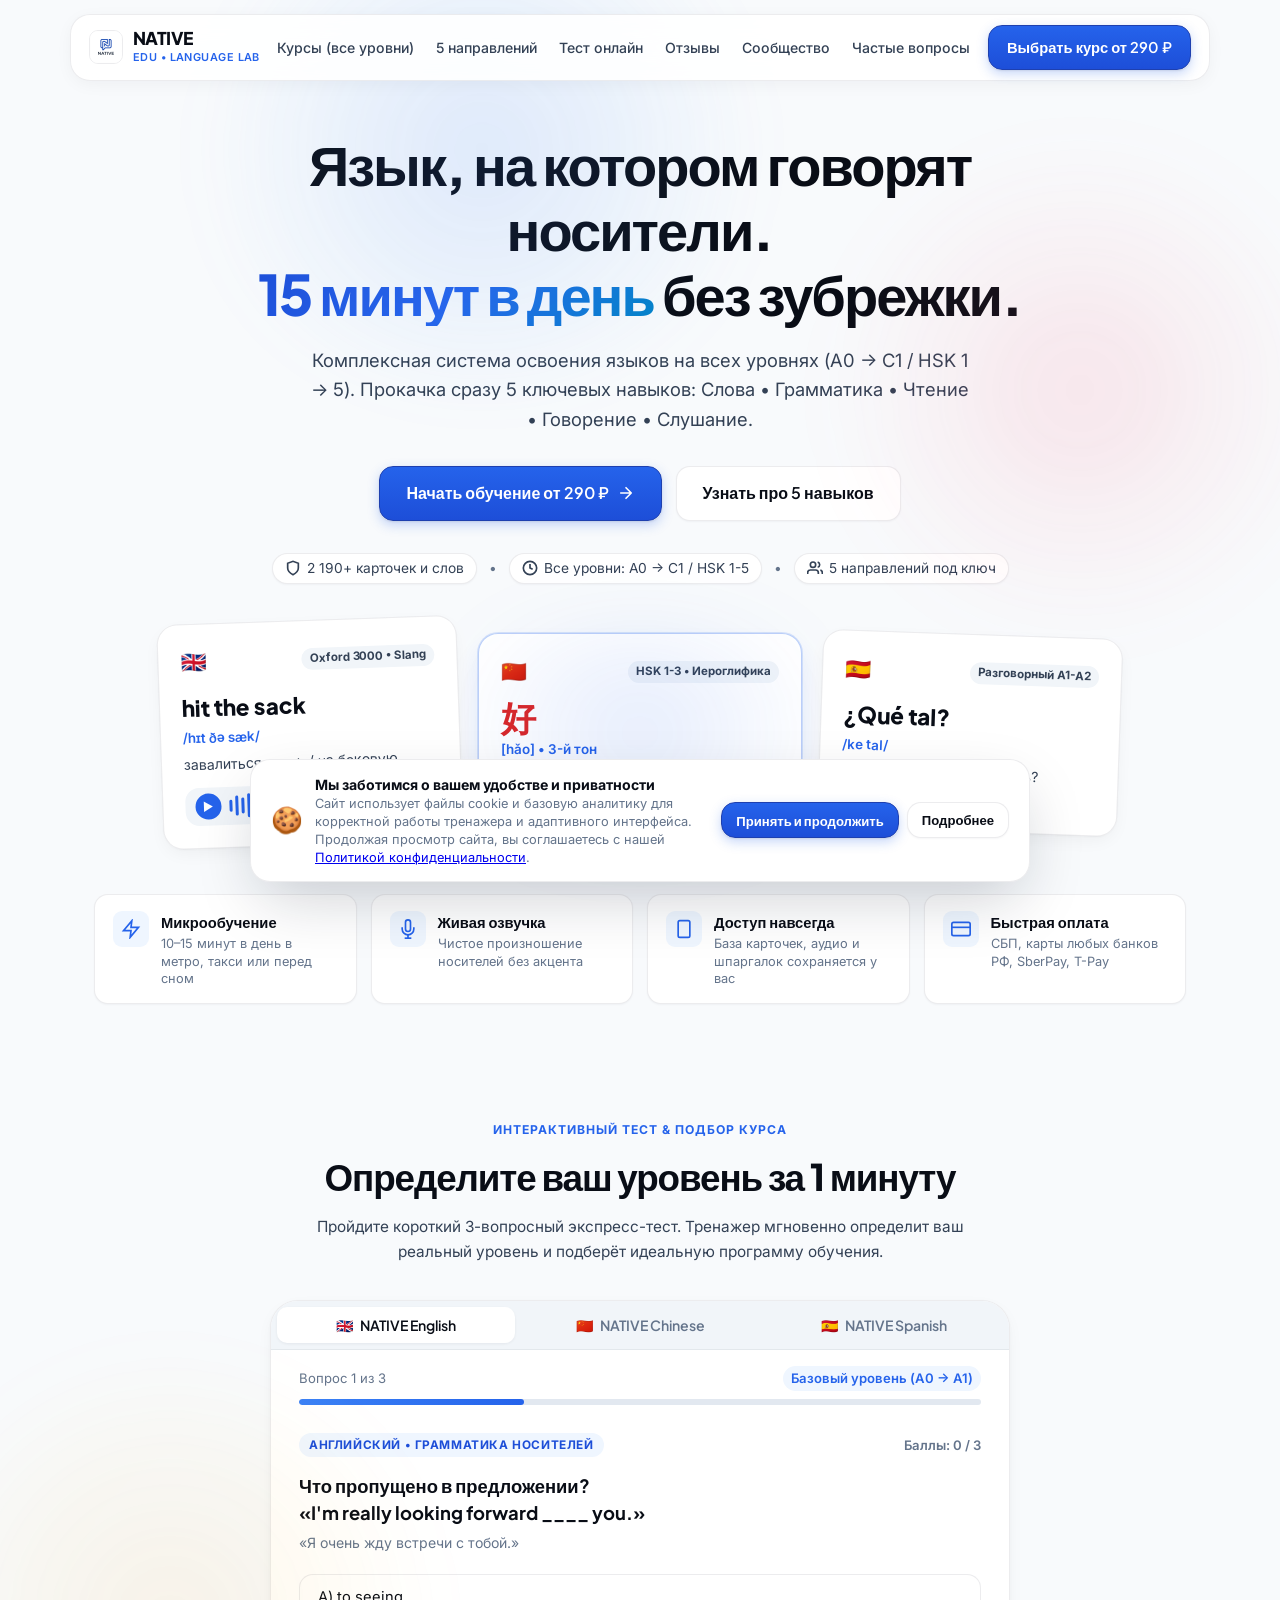
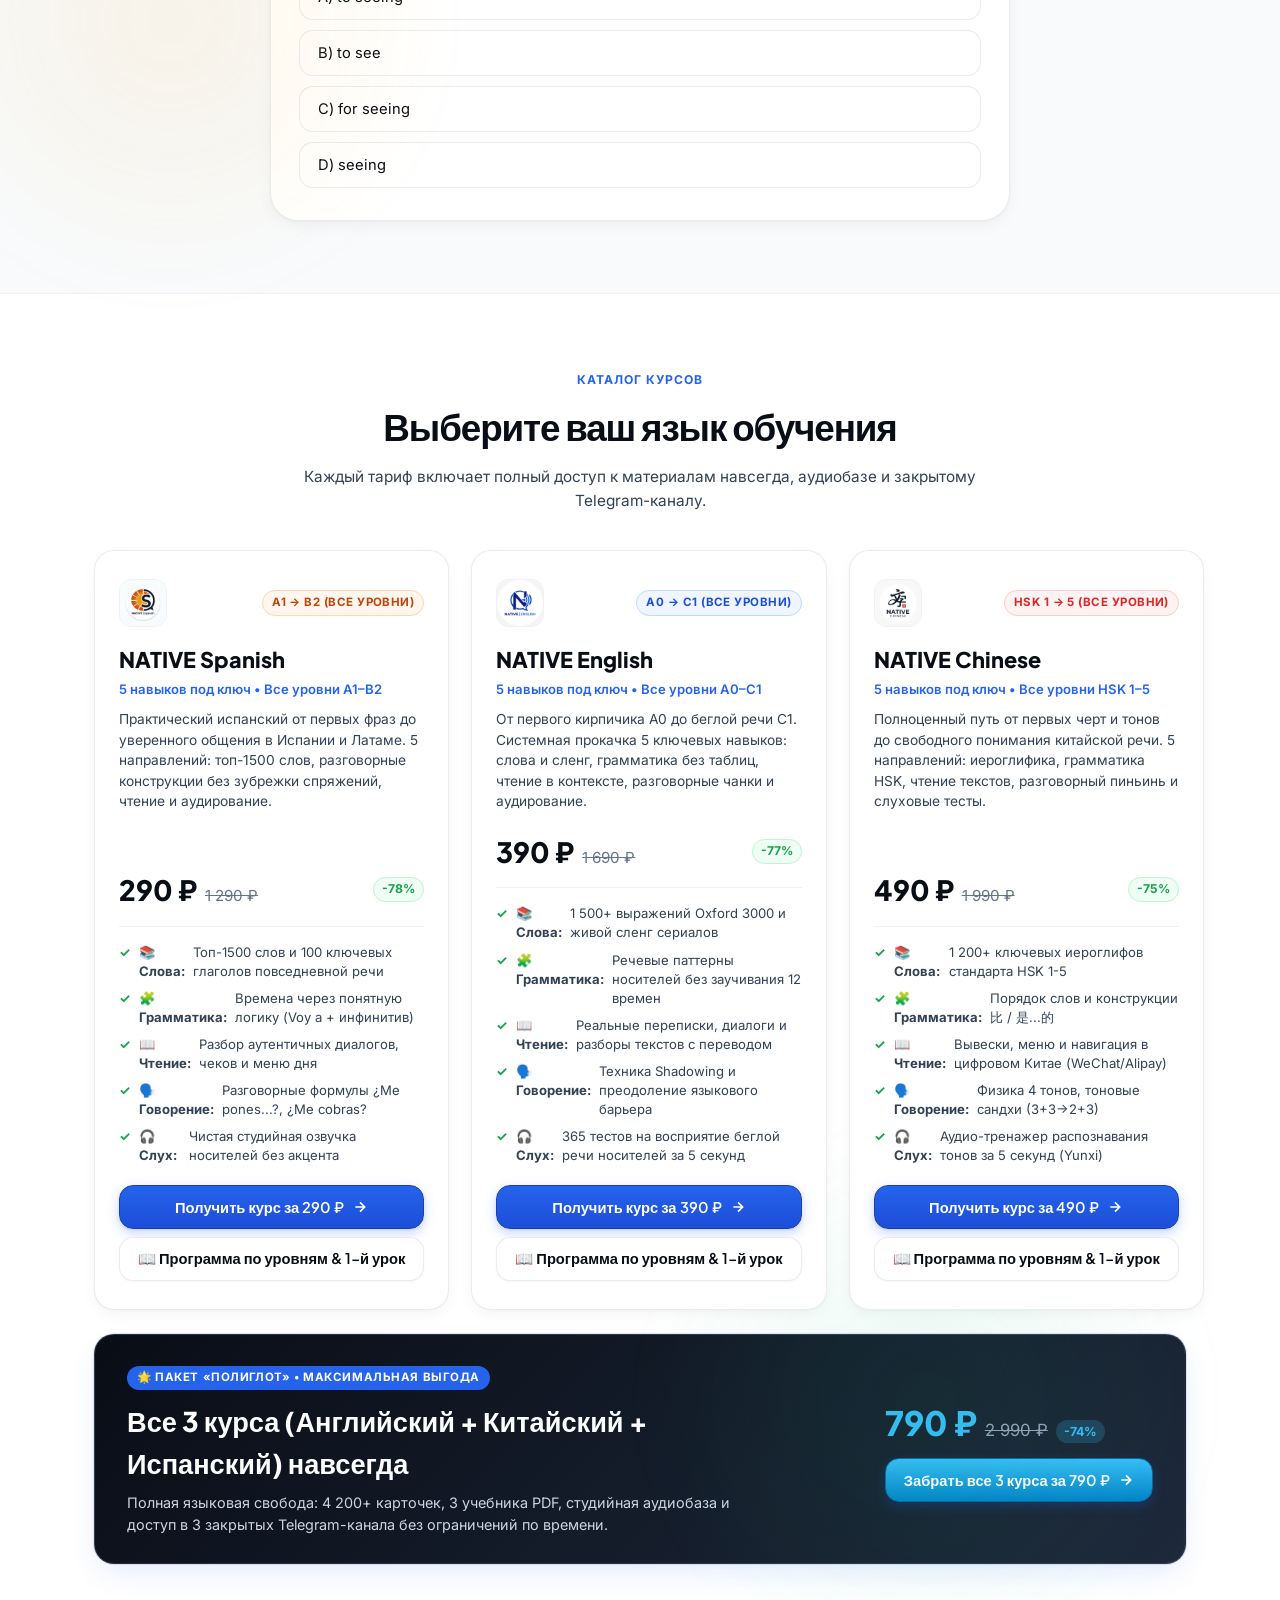
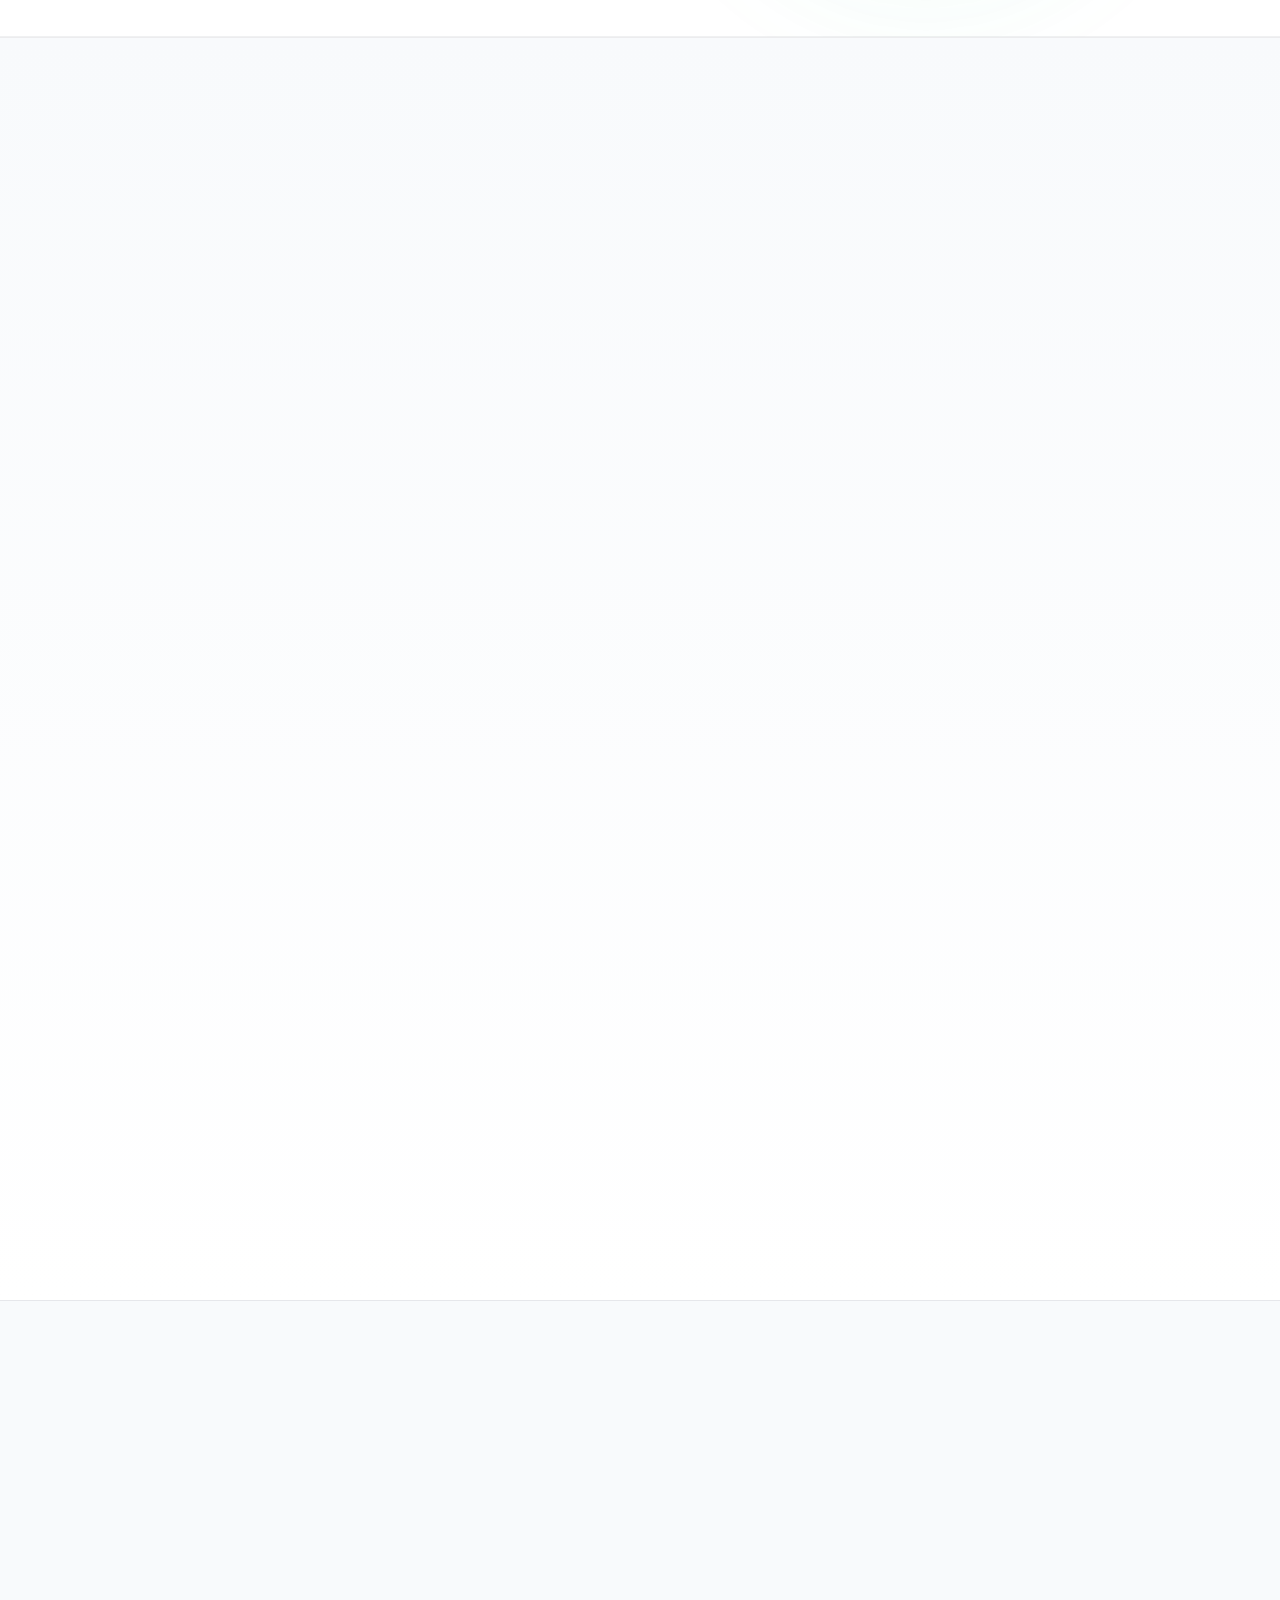
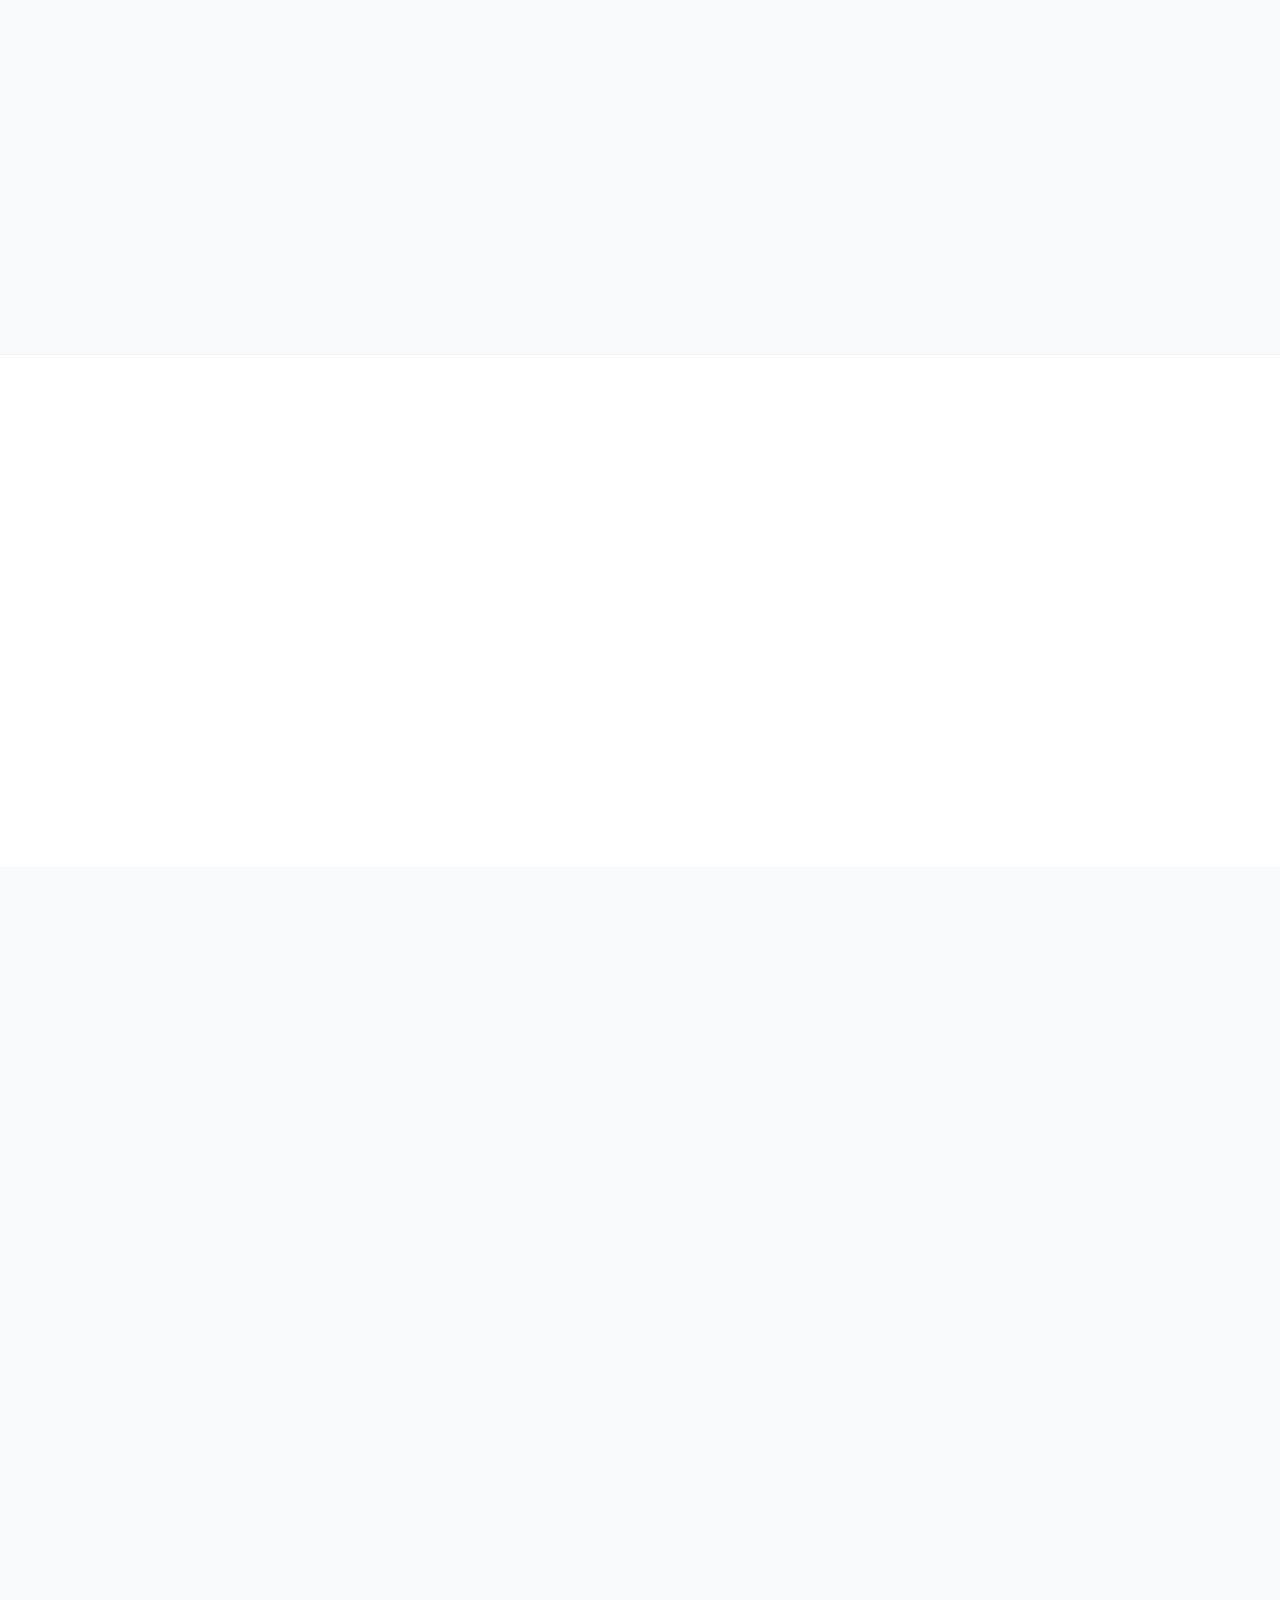
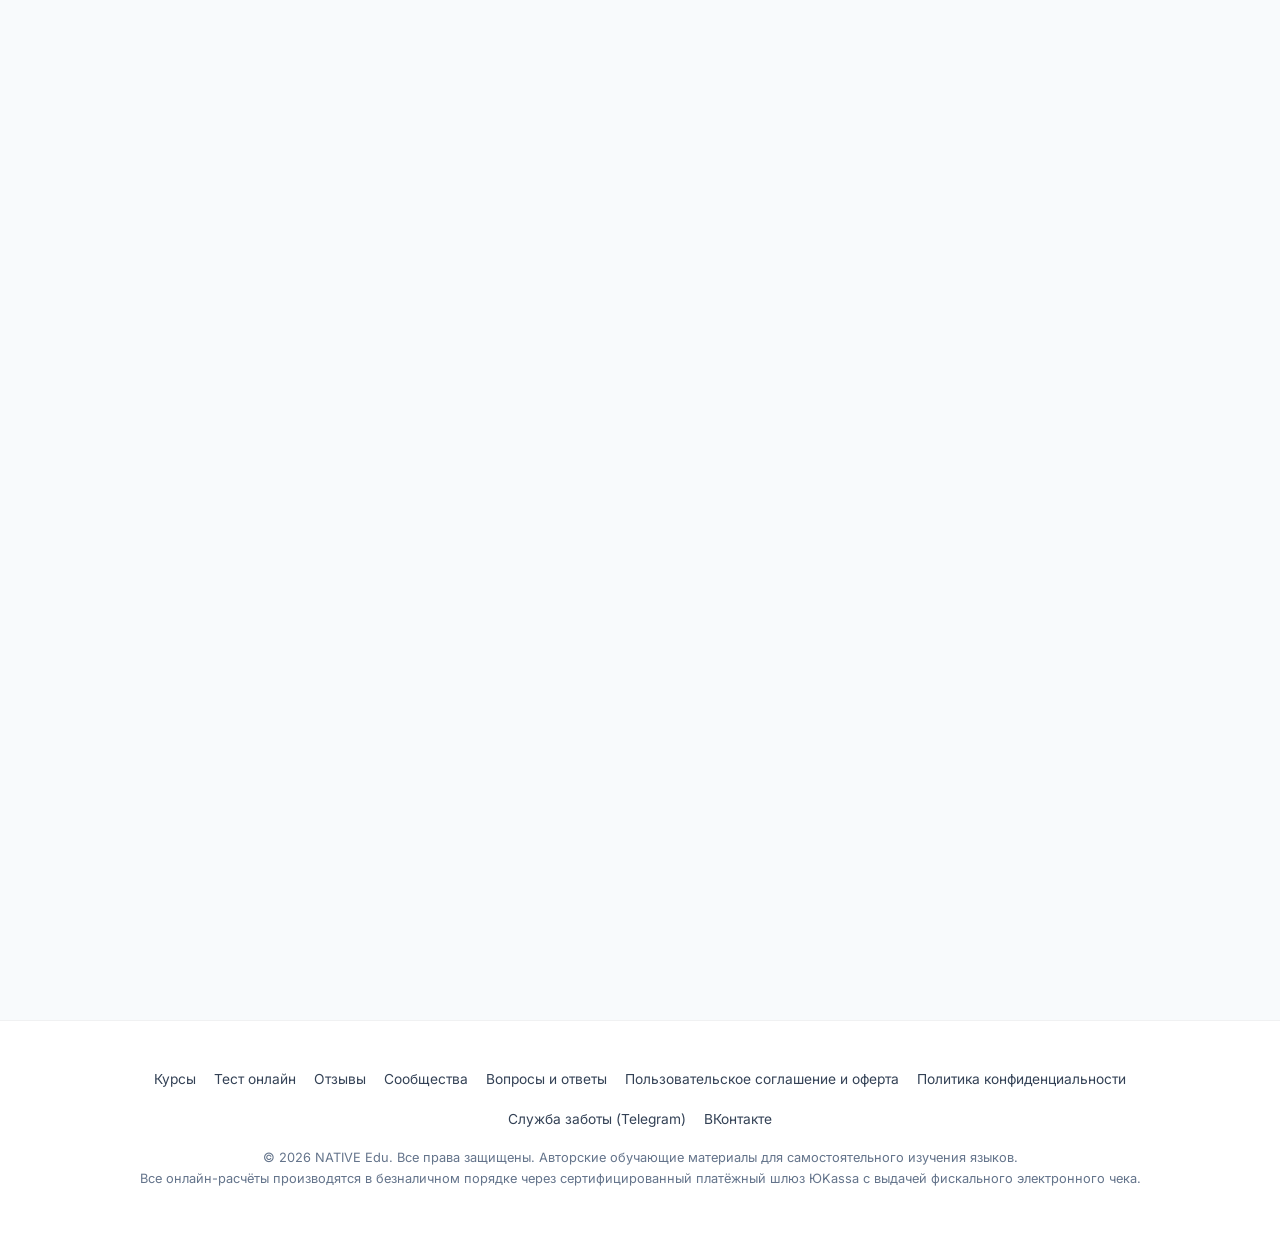
==== index.html @ 95a210e7 "feat: apply GoogleChrome/modern-web-guidance (native dialog, details-content accordion, LCP priority" ====
<!DOCTYPE html>
<html lang="ru">
<head>
  <meta charset="UTF-8">
  <meta name="viewport" content="width=device-width, initial-scale=1.0">
  <meta http-equiv="X-Content-Type-Options" content="nosniff">
  <meta name="referrer" content="strict-origin-when-cross-origin">
  <title>NATIVE Edu — База разговорных курсов и карточек</title>
  <meta name="description" content="Разговорный английский, китайский HSK 1-3 и испанский с нуля за 15 минут в день. База из 2 190+ проверенных карточек, тесты на слух и аудио от носителей языка.">
  <meta name="keywords" content="английский язык, китайский язык HSK, испанский для начинающих, карточки слов, аудио тесты, сленг носителей">
  
  <!-- Open Graph & Social Meta (SEO Pro Max) -->
  <meta property="og:type" content="website">
  <meta property="og:title" content="NATIVE Edu — Языковые курсы и база карточек от носителей">
  <meta property="og:description" content="Разговорный английский, китайский HSK 1-3 и испанский за 15 минут в день. 2 190+ карточек, аудио от носителей. Бессрочный доступ от 290 ₽ навсегда.">
  <meta property="og:image" content="assets/branding/logo_master.jpg">
  <meta property="og:locale" content="ru_RU">
  
  <!-- Twitter Card -->
  <meta name="twitter:card" content="summary_large_image">
  <meta name="twitter:title" content="NATIVE Edu — Языковые базы и аудио-тренажер">
  <meta name="twitter:description" content="Изучение английского, китайского и испанского без зубрежки за 15 минут в день. От 290 ₽ навсегда.">
  <meta name="twitter:image" content="assets/branding/logo_master.jpg">
  
  <link rel="canonical" href="https://mysterio3-8.github.io/LangNative/">
  <link rel="icon" type="image/jpeg" href="assets/branding/logo_master.jpg">

  <!-- Unified Ultra-Fast Stylesheet (Zero FOUC & Single Network Request) -->
  <link rel="stylesheet" href="style.css">

  <!-- Schema.org Educational JSON-LD (Search Engine Rich Snippets) -->
  <script type="application/ld+json">
  {
    "@context": "https://schema.org",
    "@graph": [
      {
        "@type": "EducationalOrganization",
        "name": "NATIVE Edu",
        "url": "https://mysterio3-8.github.io/LangNative/",
        "logo": "assets/branding/logo_master.jpg",
        "sameAs": [
          "https://vk.com/club239331012",
          "https://vk.com/club242408187",
          "https://vk.com/club243301314",
          "https://t.me/mollydamnbro"
        ]
      },
      {
        "@type": "Course",
        "name": "NATIVE English — Все уровни (A0 → C1) по 5 направлениям",
        "description": "Полная система освоения: слова и сленг, грамматика без таблиц, чтение в контексте, разговорные чанки и аудирование на всех уровнях.",
        "provider": { "@type": "Organization", "name": "NATIVE Edu" },
        "offers": {
          "@type": "Offer",
          "price": "390",
          "priceCurrency": "RUB",
          "availability": "https://schema.org/InStock",
          "validFrom": "2026-11-15"
        }
      },
      {
        "@type": "Course",
        "name": "NATIVE Chinese — Все уровни (HSK 1 → 5) по 5 направлениям",
        "description": "Комплексное освоение китайского: 1200+ иероглифов, грамматика HSK, чтение текстов, тоны и слуховой тренажер.",
        "provider": { "@type": "Organization", "name": "NATIVE Edu" },
        "offers": {
          "@type": "Offer",
          "price": "490",
          "priceCurrency": "RUB",
          "availability": "https://schema.org/InStock",
          "validFrom": "2026-11-15"
        }
      },
      {
        "@type": "Course",
        "name": "NATIVE Spanish — Все уровни (A1 → B2) по 5 направлениям",
        "description": "Практический испанский под ключ: топ-1500 слов, разговорная грамматика без таблиц, чтение, речь и студийное аудирование.",
        "provider": { "@type": "Organization", "name": "NATIVE Edu" },
        "offers": {
          "@type": "Offer",
          "price": "290",
          "priceCurrency": "RUB",
          "availability": "https://schema.org/InStock",
          "validFrom": "2026-11-15"
        }
      },
      {
        "@type": "Course",
        "name": "NATIVE Polyglot — Комплект 3 в 1 (Английский + Китайский + Испанский)",
        "description": "Максимальный доступ ко всем 3 курсам, 4200+ слов и аудиобазе носителей навсегда.",
        "provider": { "@type": "Organization", "name": "NATIVE Edu" },
        "offers": {
          "@type": "Offer",
          "price": "790",
          "priceCurrency": "RUB",
          "availability": "https://schema.org/InStock",
          "validFrom": "2026-11-15"
        }
      },
      {
        "@type": "FAQPage",
        "mainEntity": [
          {
            "@type": "Question",
            "name": "В каком формате я получу курс и что входит в комплект?",
            "acceptedAnswer": {
              "@type": "Answer",
              "text": "Вы получаете полноценный электронный PDF-учебник для смартфона и печати на A4, студийные MP3-аудиозаписи носителей языка, карточки для запоминания и практические упражнения с ключами для самопроверки."
            }
          },
          {
            "@type": "Question",
            "name": "Как происходит получение курса сразу после оплаты?",
            "acceptedAnswer": {
              "@type": "Answer",
              "text": "Мгновенно. Ссылка на скачивание файлов и закрытый Telegram-канал открывается в браузере сразу после подтверждения онлайн-оплаты через платёжный шлюз ЮKassa, а также дублируется на указанный Email вместе с чеком по 54-ФЗ."
            }
          },
          {
            "@type": "Question",
            "name": "Есть ли скрытые подписки или повторные списания?",
            "acceptedAnswer": {
              "@type": "Answer",
              "text": "Категорически нет. Никаких подписок или автосписаний. Оплата разовая (от 290 ₽), доступ к материалам и обновлениям остаётся навсегда."
            }
          },
          {
            "@type": "Question",
            "name": "Подойдёт ли курс для начинающих с полного нуля?",
            "acceptedAnswer": {
              "@type": "Answer",
              "text": "Да, все материалы начинаются с базовых элементов: понятная русская транскрипция, правила чтения, базовые слова и аудио-примеры от простых к сложным."
            }
          },
          {
            "@type": "Question",
            "name": "Как оплатить курс?",
            "acceptedAnswer": {
              "@type": "Answer",
              "text": "Оплата проходит исключительно через сертифицированный платёжный шлюз ЮKassa (Shop ID: 1314296): СБП в 1 клик через любой банк РФ (0% комиссии), карты МИР, Visa, Mastercard, а также SberPay и T-Pay. Электронный чек 54-ФЗ формируется автоматически."
            }
          }
        ]
      }
    ]
  }
  </script>
</head>
<body>

  <!-- Ambient Animated Background Canvas -->
  <div class="site-ambient-bg" aria-hidden="true">
    <div class="ambient-orb orb-hero-blue"></div>
    <div class="ambient-orb orb-hero-coral"></div>
    <div class="ambient-orb orb-mid-amber"></div>
    <div class="ambient-orb orb-lower-emerald"></div>
    <div class="ambient-grid-lattice"></div>
  </div>

  <!-- Floating Header -->
  <div class="header-wrapper">
    <header class="header">
      <div class="header-inner">
        <a href="#" class="logo">
          <img src="assets/branding/logo_master.jpg" alt="NATIVE Logo" class="logo-symbol" width="34" height="34" fetchpriority="high">
          <div class="logo-text-group">
            <span class="logo-title">NATIVE</span>
            <span class="logo-subtitle">Edu • Language Lab</span>
          </div>
        </a>

        <nav class="nav-links">
          <a href="#courses" class="nav-link">Курсы (все уровни)</a>
          <a href="#skills" class="nav-link">5 направлений</a>
          <a href="#demo" class="nav-link">Тест онлайн</a>
          <a href="#reviews" class="nav-link">Отзывы</a>
          <a href="#community" class="nav-link">Сообщество</a>
          <a href="#faq" class="nav-link">Частые вопросы</a>
        </nav>

        <div class="header-cta">
          <a href="#courses" class="btn btn-primary">Выбрать курс от 290 ₽</a>
        </div>
      </div>
    </header>
  </div>

  <!-- Hero Section -->
  <section class="hero">
    <div class="container">
      <h1 class="hero-title">
        Язык, на котором говорят носители. <br>
        <span class="hero-title-gradient">15 минут в день</span> без зубрежки.
      </h1>

      <p class="hero-subtitle">
        Комплексная система освоения языков на всех уровнях (A0 → C1 / HSK 1 → 5). Прокачка сразу 5 ключевых навыков: Слова • Грамматика • Чтение • Говорение • Слушание.
      </p>

      <div class="hero-actions">
        <a href="#courses" class="btn btn-primary btn-lg">
          <span>Начать обучение от 290 ₽</span>
          <svg width="18" height="18" viewBox="0 0 24 24" fill="none" stroke="currentColor" stroke-width="2.2" stroke-linecap="round" stroke-linejoin="round"><path d="M5 12h14M12 5l7 7-7 7"/></svg>
        </a>
        <a href="#skills" class="btn btn-secondary btn-lg">
          <span>Узнать про 5 навыков</span>
        </a>
      </div>

      <!-- Real Verified Metrics & Facts (Zero Fake Data) -->
      <div class="verified-metrics">
        <div class="metric-badge">
          <svg width="16" height="16" viewBox="0 0 24 24" fill="none" stroke="currentColor" stroke-width="2.5"><path d="M12 22s8-4 8-10V5l-8-3-8 3v7c0 6 8 10 8 10z"/></svg>
          <span>2 190+ карточек и слов</span>
        </div>
        <span class="metric-sep">•</span>
        <div class="metric-badge">
          <svg width="16" height="16" viewBox="0 0 24 24" fill="none" stroke="currentColor" stroke-width="2.5"><circle cx="12" cy="12" r="10"/><polyline points="12 6 12 12 16 14"/></svg>
          <span>Все уровни: A0 → C1 / HSK 1-5</span>
        </div>
        <span class="metric-sep">•</span>
        <div class="metric-badge">
          <svg width="16" height="16" viewBox="0 0 24 24" fill="none" stroke="currentColor" stroke-width="2.5"><path d="M17 21v-2a4 4 0 0 0-4-4H5a4 4 0 0 0-4 4v2"/><circle cx="9" cy="7" r="4"/><path d="M23 21v-2a4 4 0 0 0-3-3.87"/><path d="M16 3.13a4 4 0 0 1 0 7.75"/></svg>
          <span>5 направлений под ключ</span>
        </div>
      </div>

      <!-- Interactive Hero Visual Showcase (Real Lesson Card Previews) -->
      <div class="hero-showcase">
        <div class="showcase-glow"></div>
        
        <!-- English Card Preview -->
        <div class="showcase-card card-en">
          <div class="showcase-card-header">
            <span class="showcase-flag">🇬🇧</span>
            <span class="showcase-pill">Oxford 3000 • Slang</span>
          </div>
          <div class="showcase-word">hit the sack</div>
          <div class="showcase-transcription">/hɪt ðə sæk/</div>
          <div class="showcase-meaning">завалиться спать / на боковую</div>
          <div class="showcase-audio-bar">
            <div class="audio-play-btn">▶</div>
            <div class="audio-wave">
              <span style="height: 12px;"></span>
              <span style="height: 20px;"></span>
              <span style="height: 16px;"></span>
              <span style="height: 24px;"></span>
              <span style="height: 14px;"></span>
              <span style="height: 18px;"></span>
            </div>
            <span class="audio-time">0:05</span>
          </div>
        </div>

        <!-- Chinese Card Preview (Featured Center) -->
        <div class="showcase-card card-cn active-card">
          <div class="showcase-card-header">
            <span class="showcase-flag">🇨🇳</span>
            <span class="showcase-pill">HSK 1-3 • Иероглифика</span>
          </div>
          <div class="showcase-hanzi">好</div>
          <div class="showcase-pinyin">[hǎo] • 3-й тон</div>
          <div class="showcase-meaning">хорошо / отличный / добрый</div>
          <div class="showcase-meta-row">
            <span>6 черт</span>
            <span>•</span>
            <span>Ключ: 女 (женщина)</span>
          </div>
        </div>

        <!-- Spanish Card Preview -->
        <div class="showcase-card card-es">
          <div class="showcase-card-header">
            <span class="showcase-flag">🇪🇸</span>
            <span class="showcase-pill">Разговорный A1-A2</span>
          </div>
          <div class="showcase-word">¿Qué tal?</div>
          <div class="showcase-transcription">/ke tal/</div>
          <div class="showcase-meaning">Как дела? / Как поживаешь?</div>
          <div class="showcase-example">«¡Hola! ¿Qué tal todo?»</div>
        </div>
      </div>

      <!-- Highlights Strip -->
      <div class="hero-highlights">
        <div class="highlight-item">
          <div class="highlight-icon">
            <svg width="20" height="20" viewBox="0 0 24 24" fill="none" stroke="currentColor" stroke-width="2"><path d="M13 2L3 14h9l-1 8 10-12h-9l1-8z"/></svg>
          </div>
          <div>
            <div class="highlight-title">Микрообучение</div>
            <div class="highlight-desc">10–15 минут в день в метро, такси или перед сном</div>
          </div>
        </div>

        <div class="highlight-item">
          <div class="highlight-icon">
            <svg width="20" height="20" viewBox="0 0 24 24" fill="none" stroke="currentColor" stroke-width="2"><path d="M12 1a3 3 0 0 0-3 3v8a3 3 0 0 0 6 0V4a3 3 0 0 0-3-3z"/><path d="M19 10v2a7 7 0 0 1-14 0v-2"/><line x1="12" y1="19" x2="12" y2="23"/><line x1="8" y1="23" x2="16" y2="23"/></svg>
          </div>
          <div>
            <div class="highlight-title">Живая озвучка</div>
            <div class="highlight-desc">Чистое произношение носителей без акцента</div>
          </div>
        </div>

        <div class="highlight-item">
          <div class="highlight-icon">
            <svg width="20" height="20" viewBox="0 0 24 24" fill="none" stroke="currentColor" stroke-width="2"><rect x="5" y="2" width="14" height="20" rx="2" ry="2"/><line x1="12" y1="18" x2="12.01" y2="18"/></svg>
          </div>
          <div>
            <div class="highlight-title">Доступ навсегда</div>
            <div class="highlight-desc">База карточек, аудио и шпаргалок сохраняется у вас</div>
          </div>
        </div>

        <div class="highlight-item">
          <div class="highlight-icon">
            <svg width="20" height="20" viewBox="0 0 24 24" fill="none" stroke="currentColor" stroke-width="2"><rect x="1" y="4" width="22" height="16" rx="2" ry="2"/><line x1="1" y1="10" x2="23" y2="10"/></svg>
          </div>
          <div>
            <div class="highlight-title">Быстрая оплата</div>
            <div class="highlight-desc">СБП, карты любых банков РФ, SberPay, T-Pay</div>
          </div>
        </div>
      </div>
    </div>
  </section>

  <!-- Interactive Demo Console -->
  <section id="demo" class="demo-section">
    <div class="container">
      <div class="section-head">
        <span class="section-tag">Интерактивный тест & Подбор курса</span>
        <h2 class="section-title">Определите ваш уровень за 1 минуту</h2>
        <p class="section-desc">Пройдите короткий 3-вопросный экспресс-тест. Тренажер мгновенно определит ваш реальный уровень и подберёт идеальную программу обучения.</p>
      </div>

      <div class="demo-console theme-en">
        <div class="demo-tabs-bar">
          <button class="demo-tab active" data-lang="en">
            <span>🇬🇧</span> NATIVE English
          </button>
          <button class="demo-tab" data-lang="cn">
            <span>🇨🇳</span> NATIVE Chinese
          </button>
          <button class="demo-tab" data-lang="es">
            <span>🇪🇸</span> NATIVE Spanish
          </button>
        </div>

        <!-- Progress Bar & Stepper -->
        <div class="demo-progress-bar-wrap">
          <div class="demo-progress-info">
            <span id="demo-step-label">Вопрос 1 из 3</span>
            <span id="demo-difficulty-label" class="demo-difficulty-badge">Базовый уровень (A1)</span>
          </div>
          <div class="demo-progress-track">
            <div id="demo-progress-fill" class="demo-progress-fill" style="width: 33%;"></div>
          </div>
        </div>

        <div class="demo-body">
          <div id="demo-quiz-view">
            <div class="demo-meta">
              <span id="demo-tag" class="demo-pill">Разговорная грамматика</span>
              <div id="demo-score-chip" class="demo-score-chip">Баллы: 0 / 3</div>
            </div>

            <div class="demo-question-card">
              <div id="demo-question" class="demo-question-text">Загрузка вопроса...</div>
              <div id="demo-subtext" class="demo-question-sub">Выберите правильный вариант:</div>
            </div>

            <div id="demo-options" class="demo-options"></div>
            <div id="demo-feedback" class="demo-explanation"></div>

            <div id="demo-next-box" style="display: none; margin-top: 20px; text-align: right;">
              <button id="btn-next-demo-quiz" class="btn btn-primary" style="padding: 10px 22px; font-size: 0.92rem;">
                <span id="btn-next-text">Следующий вопрос</span>
                <svg width="16" height="16" viewBox="0 0 24 24" fill="none" stroke="currentColor" stroke-width="2.5"><path d="M5 12h14M12 5l7 7-7 7"/></svg>
              </button>
            </div>
          </div>

          <!-- Result & Course Recommendation Card -->
          <div id="demo-result-card" class="demo-result-card" style="display: none;">
            <div class="result-header">
              <div class="result-trophy-badge" id="result-badge-icon">🎯</div>
              <div>
                <span class="result-supertitle">Диагностика завершена</span>
                <h3 class="result-level-title" id="result-level-title">Ваш уровень: A1 (Базовый)</h3>
                <div class="result-score-text" id="result-score-text">Правильных ответов: 2 из 3</div>
              </div>
            </div>

            <div class="result-diagnosis-box">
              <h4>💡 Индивидуальный диагноз:</h4>
              <p id="result-diagnosis-text">
                У вас есть хорошее чутье базовых слов, но не хватает живых разговорных связок и речевых чанков.
              </p>
            </div>

            <div class="result-course-offer">
              <div class="result-course-details">
                <span class="offer-tag">Рекомендованный курс под ваш уровень</span>
                <h4 id="result-course-name">NATIVE English</h4>
                <p id="result-course-focus">Фокус: 1 000 ключевых слов Oxford 3000 + связки и американский сленг навсегда.</p>
              </div>
              <div class="result-course-action">
                <div class="result-course-price" id="result-course-price">290 ₽</div>
                <button id="btn-result-buy" class="btn btn-primary btn-block">
                  <span id="btn-result-buy-text">Оформить курс за 290 ₽</span>
                  <svg width="16" height="16" viewBox="0 0 24 24" fill="none" stroke="currentColor" stroke-width="2.5"><path d="M5 12h14M12 5l7 7-7 7"/></svg>
                </button>
              </div>
            </div>

            <div class="result-retry-box">
              <button id="btn-retry-quiz" class="btn btn-secondary btn-sm">↺ Пройти тест заново</button>
            </div>
          </div>
        </div>
      </div>
    </div>
  </section>

  <!-- Courses Grid -->
  <section id="courses" class="courses-section">
    <div class="container">
      <div class="section-head">
        <span class="section-tag">Каталог курсов</span>
        <h2 class="section-title">Выберите ваш язык обучения</h2>
        <p class="section-desc">Каждый тариф включает полный доступ к материалам навсегда, аудиобазе и закрытому Telegram-каналу.</p>
      </div>

      <div class="courses-grid">
        <!-- Spanish Card (Starter / Fast Conversational) -->
        <div class="course-card theme-es">
          <div class="course-top">
            <img src="assets/branding/avatar_spanish.jpg" alt="NATIVE Spanish" class="course-avatar" width="48" height="48" loading="lazy" decoding="async">
            <span class="course-badge badge-es">A1 → B2 (Все уровни)</span>
          </div>
          
          <h3 class="course-title">NATIVE Spanish</h3>
          <div class="course-level">5 навыков под ключ • Все уровни A1–B2</div>
          <p class="course-desc">Практический испанский от первых фраз до уверенного общения в Испании и Латаме. 5 направлений: топ-1500 слов, разговорные конструкции без зубрежки спряжений, чтение и аудирование.</p>

          <div class="price-tag-wrapper">
            <div class="price-main">
              <span class="price-current">290 ₽</span>
              <span class="price-old">1 290 ₽</span>
            </div>
            <span class="price-pill-discount">-78%</span>
          </div>

          <ul class="course-checklist">
            <li class="check-item"><span class="check-icon">✓</span> <strong>📚 Слова:</strong> Топ-1500 слов и 100 ключевых глаголов повседневной речи</li>
            <li class="check-item"><span class="check-icon">✓</span> <strong>🧩 Грамматика:</strong> Времена через понятную логику (Voy a + инфинитив)</li>
            <li class="check-item"><span class="check-icon">✓</span> <strong>📖 Чтение:</strong> Разбор аутентичных диалогов, чеков и меню дня</li>
            <li class="check-item"><span class="check-icon">✓</span> <strong>🗣️ Говорение:</strong> Разговорные формулы ¿Me pones...?, ¿Me cobras?</li>
            <li class="check-item"><span class="check-icon">✓</span> <strong>🎧 Слух:</strong> Чистая студийная озвучка носителей без акцента</li>
          </ul>

          <button class="btn btn-primary btn-block" data-buy="spanish" data-title="NATIVE Spanish" data-price="290 ₽">
            <span>Получить курс за 290 ₽</span>
            <svg width="16" height="16" viewBox="0 0 24 24" fill="none" stroke="currentColor" stroke-width="2.5"><path d="M5 12h14M12 5l7 7-7 7"/></svg>
          </button>
          <button class="btn btn-secondary btn-block btn-syllabus" data-course="spanish" style="margin-top: 8px;">
            <span>📖 Программа по уровням & 1-й урок</span>
          </button>
        </div>

        <!-- English Card (Core Flagship) -->
        <div class="course-card theme-en">
          <div class="course-top">
            <img src="assets/branding/avatar_english.jpg" alt="NATIVE English" class="course-avatar" width="48" height="48" loading="lazy" decoding="async">
            <span class="course-badge badge-en">A0 → C1 (Все уровни)</span>
          </div>
          
          <h3 class="course-title">NATIVE English</h3>
          <div class="course-level">5 навыков под ключ • Все уровни A0–C1</div>
          <p class="course-desc">От первого кирпичика A0 до беглой речи C1. Системная прокачка 5 ключевых навыков: слова и сленг, грамматика без таблиц, чтение в контексте, разговорные чанки и аудирование.</p>

          <div class="price-tag-wrapper">
            <div class="price-main">
              <span class="price-current">390 ₽</span>
              <span class="price-old">1 690 ₽</span>
            </div>
            <span class="price-pill-discount">-77%</span>
          </div>

          <ul class="course-checklist">
            <li class="check-item"><span class="check-icon">✓</span> <strong>📚 Слова:</strong> 1 500+ выражений Oxford 3000 и живой сленг сериалов</li>
            <li class="check-item"><span class="check-icon">✓</span> <strong>🧩 Грамматика:</strong> Речевые паттерны носителей без заучивания 12 времен</li>
            <li class="check-item"><span class="check-icon">✓</span> <strong>📖 Чтение:</strong> Реальные переписки, диалоги и разборы текстов с переводом</li>
            <li class="check-item"><span class="check-icon">✓</span> <strong>🗣️ Говорение:</strong> Техника Shadowing и преодоление языкового барьера</li>
            <li class="check-item"><span class="check-icon">✓</span> <strong>🎧 Слух:</strong> 365 тестов на восприятие беглой речи носителей за 5 секунд</li>
          </ul>

          <button class="btn btn-primary btn-block" data-buy="english" data-title="NATIVE English" data-price="390 ₽">
            <span>Получить курс за 390 ₽</span>
            <svg width="16" height="16" viewBox="0 0 24 24" fill="none" stroke="currentColor" stroke-width="2.5"><path d="M5 12h14M12 5l7 7-7 7"/></svg>
          </button>
          <button class="btn btn-secondary btn-block btn-syllabus" data-course="english" style="margin-top: 8px;">
            <span>📖 Программа по уровням & 1-й урок</span>
          </button>
        </div>

        <!-- Chinese Card (Specialized & High Value) -->
        <div class="course-card theme-cn">
          <div class="course-top">
            <img src="assets/branding/avatar_chinese.jpg" alt="NATIVE Chinese" class="course-avatar" width="48" height="48" loading="lazy" decoding="async">
            <span class="course-badge badge-cn">HSK 1 → 5 (Все уровни)</span>
          </div>
          
          <h3 class="course-title">NATIVE Chinese</h3>
          <div class="course-level">5 навыков под ключ • Все уровни HSK 1–5</div>
          <p class="course-desc">Полноценный путь от первых черт и тонов до свободного понимания китайской речи. 5 направлений: иероглифика, грамматика HSK, чтение текстов, разговорный пиньинь и слуховые тесты.</p>

          <div class="price-tag-wrapper">
            <div class="price-main">
              <span class="price-current">490 ₽</span>
              <span class="price-old">1 990 ₽</span>
            </div>
            <span class="price-pill-discount">-75%</span>
          </div>

          <ul class="course-checklist">
            <li class="check-item"><span class="check-icon">✓</span> <strong>📚 Слова:</strong> 1 200+ ключевых иероглифов стандарта HSK 1-5</li>
            <li class="check-item"><span class="check-icon">✓</span> <strong>🧩 Грамматика:</strong> Порядок слов и конструкции 比 / 是...的</li>
            <li class="check-item"><span class="check-icon">✓</span> <strong>📖 Чтение:</strong> Вывески, меню и навигация в цифровом Китае (WeChat/Alipay)</li>
            <li class="check-item"><span class="check-icon">✓</span> <strong>🗣️ Говорение:</strong> Физика 4 тонов, тоновые сандхи (3+3->2+3)</li>
            <li class="check-item"><span class="check-icon">✓</span> <strong>🎧 Слух:</strong> Аудио-тренажер распознавания тонов за 5 секунд (Yunxi)</li>
          </ul>

          <button class="btn btn-primary btn-block" data-buy="chinese" data-title="NATIVE Chinese" data-price="490 ₽">
            <span>Получить курс за 490 ₽</span>
            <svg width="16" height="16" viewBox="0 0 24 24" fill="none" stroke="currentColor" stroke-width="2.5"><path d="M5 12h14M12 5l7 7-7 7"/></svg>
          </button>
          <button class="btn btn-secondary btn-block btn-syllabus" data-course="chinese" style="margin-top: 8px;">
            <span>📖 Программа по уровням & 1-й урок</span>
          </button>
        </div>
      </div>

      <!-- Combo Bundle Banner (Maximum Perceived Value) -->
      <div class="combo-bundle-card" style="margin-top: 24px; background: linear-gradient(135deg, #090d16 0%, #1e293b 100%); border-radius: var(--radius-lg); padding: 28px 32px; color: #ffffff; display: flex; align-items: center; justify-content: space-between; gap: 24px; flex-wrap: wrap; box-shadow: var(--shadow-hover); border: 1px solid rgba(255,255,255,0.12);">
        <div style="max-width: 620px;">
          <span style="display: inline-block; background: #2563eb; color: #ffffff; font-size: 0.72rem; font-weight: 700; text-transform: uppercase; letter-spacing: 0.05em; padding: 3px 10px; border-radius: var(--radius-full); margin-bottom: 10px;">🌟 Пакет «Полиглот» • Максимальная выгода</span>
          <h3 style="font-family: var(--font-display); font-size: clamp(1.3rem, 2.8vw, 1.7rem); font-weight: 800; margin-bottom: 8px; color: #ffffff;">Все 3 курса (Английский + Китайский + Испанский) навсегда</h3>
          <p style="font-size: 0.9rem; color: #cbd5e1; line-height: 1.5; margin: 0;">Полная языковая свобода: 4 200+ карточек, 3 учебника PDF, студийная аудиобаза и доступ в 3 закрытых Telegram-канала без ограничений по времени.</p>
        </div>
        <div style="display: flex; flex-direction: column; align-items: flex-start; gap: 10px; min-width: 200px;">
          <div style="display: flex; align-items: baseline; gap: 8px;">
            <span style="font-family: var(--font-display); font-size: 2.1rem; font-weight: 800; color: #38bdf8;">790 ₽</span>
            <span style="font-size: 1.05rem; color: #94a3b8; text-decoration: line-through;">2 990 ₽</span>
            <span style="background: rgba(56, 189, 248, 0.2); color: #38bdf8; font-size: 0.78rem; font-weight: 700; padding: 2px 8px; border-radius: var(--radius-full);">-74%</span>
          </div>
          <button class="btn btn-primary" data-buy="bundle" data-title="NATIVE Polyglot (Комплект 3 в 1)" data-price="790 ₽" style="background: linear-gradient(180deg, #38bdf8 0%, #0284c7 100%); border-color: #0369a1; width: 100%;">
            <span>Забрать все 3 курса за 790 ₽</span>
            <svg width="16" height="16" viewBox="0 0 24 24" fill="none" stroke="currentColor" stroke-width="2.5"><path d="M5 12h14M12 5l7 7-7 7"/></svg>
          </button>
        </div>
      </div>
    </div>
  </section>

  <!-- 5 Dimensions of Language Fluency Across All Levels -->
  <section id="skills" class="skills-matrix-section">
    <div class="container">
      <div class="section-head">
        <span class="section-tag">Комплексная система освоения</span>
        <h2 class="section-title">5 направлений владения языком на всех уровнях</h2>
        <p class="section-desc" style="max-width: 720px; margin: 0 auto 36px;">
          Мы объединили лексику, интуитивную грамматику, беглое чтение, разговорный тренажер и восприятие на слух в единую систему для любого уровня — от абсолютного нуля (A0) до свободного владения (C1).
        </p>
      </div>

      <div class="skills-grid">
        <!-- 1. Vocabulary & Slang -->
        <div class="skill-card">
          <div class="skill-icon-wrap" style="background: rgba(37, 99, 235, 0.1); color: #2563eb;">📚</div>
          <div class="skill-level-pill">Все уровни: A0 → C1 / HSK 1-5</div>
          <h3 class="skill-card-title">1. Изучение слов и живого сленга</h3>
          <p class="skill-card-desc">
            Частотные словари (Oxford 3000, HSK 1-5, Top Verbs) и актуальный сленг из подкастов и сериалов. Интервальное повторение и контекст вместо зубрежки устаревших списков.
          </p>
          <ul class="skill-mini-list">
            <li>✓ 1 500+ карточек с русским переводом и примерами</li>
            <li>✓ Мнемоника для быстрого запоминания черт и корней</li>
            <li>✓ Никаких книжных архаизмов — только живая речь</li>
          </ul>
        </div>

        <!-- 2. Intuitive Grammar -->
        <div class="skill-card">
          <div class="skill-icon-wrap" style="background: rgba(16, 185, 129, 0.1); color: #10b981;">🧩</div>
          <div class="skill-level-pill">Все уровни: A0 → C1 / HSK 1-5</div>
          <h3 class="skill-card-title">2. Грамматика носителей без таблиц</h3>
          <p class="skill-card-desc">
            Освоение грамматических паттернов и речевых формул («chunks»). Вы сразу понимаете структуру предложения так, как её чувствуют носители языка с детства.
          </p>
          <ul class="skill-mini-list">
            <li>✓ Готовые связки вместо заучивания 12 времен</li>
            <li>✓ Разборы: как пишут в учебниках vs как говорят в жизни</li>
            <li>✓ Понятная логика союзов, предлогов и порядка слов</li>
          </ul>
        </div>

        <!-- 3. Reading in Context -->
        <div class="skill-card">
          <div class="skill-icon-wrap" style="background: rgba(234, 88, 12, 0.1); color: #ea580c;">📖</div>
          <div class="skill-level-pill">Все уровни: A0 → C1 / HSK 1-5</div>
          <h3 class="skill-card-title">3. Чтение и культурный код</h3>
          <p class="skill-card-desc">
            Чтение неадаптированных диалогов, ресторанных чеков, меню, переписок в мессенджерах и постов в соцсетях с параллельным русским подстрочником.
          </p>
          <ul class="skill-mini-list">
            <li>✓ Понимание контекста и скрытого юмора без словаря</li>
            <li>✓ Разбор сокращений (tbh, imo, ngl, 扫码支付)</li>
            <li>✓ Быстрое сканирование текста глазами без зависаний</li>
          </ul>
        </div>

        <!-- 4. Speaking & Shadowing -->
        <div class="skill-card">
          <div class="skill-icon-wrap" style="background: rgba(220, 38, 38, 0.1); color: #dc2626;">🗣️</div>
          <div class="skill-level-pill">Все уровни: A0 → C1 / HSK 1-5</div>
          <h3 class="skill-card-title">4. Говорение и снятие барьера</h3>
          <p class="skill-card-desc">
            Техника Shadowing (повторение «тень в тень» за диктором) и готовые речевые шаблоны на все случаи жизни (кафе, такси, отель, знакомство, споры).
          </p>
          <ul class="skill-mini-list">
            <li>✓ Преодоление языкового барьера и страха ошибки</li>
            <li>✓ Постановка естественной интонации и связности речи</li>
            <li>✓ Автоматизм ответов без внутреннего перевода в голове</li>
          </ul>
        </div>

        <!-- 5. Listening Comprehension -->
        <div class="skill-card">
          <div class="skill-icon-wrap" style="background: rgba(147, 51, 234, 0.1); color: #9333ea;">🎧</div>
          <div class="skill-level-pill">Все уровни: A0 → C1 / HSK 1-5</div>
          <h3 class="skill-card-title">5. Слушание и распознавание речи</h3>
          <p class="skill-card-desc">
            365 экспресс-тестов на распознавание беглой речи на слух за 5 секунд. Чистая студийная озвучка носителей и разбор физики звуковых слияний и редукций.
          </p>
          <ul class="skill-mini-list">
            <li>✓ Разбор эффектов Flap T, Elision и сглатывания звуков</li>
            <li>✓ Тренажер тонов китайского языка (Yunxi) и звуков R/RR</li>
            <li>✓ Понимание беглого темпа речи сквозь городской шум</li>
          </ul>
        </div>
      </div>
    </div>
  </section>
    </div>
  </section>

  <!-- Customer Reviews with Intelligent Auto-Moderation -->
  <section id="reviews" class="reviews-section">
    <div class="container">
      <div class="reviews-head-action">
        <div class="section-head" style="margin: 0; text-align: left;">
          <span class="section-tag">Мнения учеников</span>
          <h2 class="section-title">Отзывы о наших курсах</h2>
          <p class="section-desc">Только подтверждённые отзывы студентов. Все публикации проходят автоматическую модерацию.</p>
        </div>
        <button id="btn-toggle-review-form" class="btn btn-secondary">
          <svg width="18" height="18" viewBox="0 0 24 24" fill="none" stroke="currentColor" stroke-width="2"><path d="M12 20h9"/><path d="M16.5 3.5a2.121 2.121 0 0 1 3 3L7 19l-4 1 1-4L16.5 3.5z"/></svg>
          <span>Написать отзыв</span>
        </button>
      </div>

      <!-- Live Reviews Grid -->
      <div id="reviews-container" class="reviews-grid">
        <!-- Rendered Dynamically from data/reviews.json -->
      </div>

      <!-- Review Form Box -->
      <div id="review-form-wrapper" class="review-form-box" style="display: none;">
        <h3 class="review-form-title">Оставить отзыв о курсе</h3>
        <p class="review-form-subtitle">Поделитесь вашим честным опытом обучения. Отзыв появится на сайте после автомодерации.</p>

        <!-- Star Rating Picker -->
        <div class="review-stars-select" id="star-picker">
          <button type="button" class="star-btn active" data-val="1">★</button>
          <button type="button" class="star-btn active" data-val="2">★</button>
          <button type="button" class="star-btn active" data-val="3">★</button>
          <button type="button" class="star-btn active" data-val="4">★</button>
          <button type="button" class="star-btn active" data-val="5">★</button>
        </div>

        <form id="review-submit-form">
          <input type="hidden" id="review-rating-val" value="5">
          <div class="form-row-2">
            <input type="text" id="review-name" placeholder="Ваше имя" required autocomplete="name" class="review-input">
            <input type="text" id="review-contact" placeholder="Telegram ник или ссылка ВК (необязательно)" autocomplete="username" class="review-input">
          </div>

          <div style="margin-bottom: 16px;">
            <select id="review-course" class="review-input" required>
              <option value="english">NATIVE English (Разговорный английский)</option>
              <option value="chinese">NATIVE Chinese (Китайский HSK Turbo)</option>
              <option value="spanish">NATIVE Spanish (Практический испанский)</option>
            </select>
          </div>

          <textarea id="review-text" placeholder="Напишите ваш подробный отзыв: что понравилось, как помогли аудио и карточки..." required minlength="15" class="review-textarea"></textarea>

          <div id="review-moderation-msg" class="moderation-status-box"></div>

          <button type="submit" id="btn-submit-review" class="btn btn-primary btn-block">
            <span>Отправить отзыв на проверку</span>
          </button>

          <p style="font-size: 0.76rem; color: var(--text-muted); text-align: center; margin-top: 10px; line-height: 1.4;">
            🔒 Нажимая кнопку, вы соглашаетесь с <a href="privacy.html" target="_blank" style="color: var(--brand-blue); text-decoration: underline;">Политикой конфиденциальности</a> и правилами сайта.
          </p>
        </form>

        <p style="font-size: 0.78rem; color: var(--text-muted); text-align: center; margin-top: 14px;">
          🛡️ На сайте включена интеллектуальная автомодерация: спам, нецензурная лексика и заказной хейт конкурентов блокируются автоматически.
        </p>
      </div>
    </div>
  </section>

  <!-- Real Community & Open Feedback Section -->
  <section id="community" class="community-section">
    <div class="container">
      <div class="section-head">
        <span class="section-tag">Открытое сообщество</span>
        <h2 class="section-title">Живые каналы и честные отзывы</h2>
        <p class="section-desc">Мы не публикуем фальшивые отзывы. Все наши материалы, ежедневные карточки и обсуждения открыты в сообществах ВКонтакте.</p>
      </div>

      <div class="community-grid">
        <a href="https://vk.com/club239331012" target="_blank" class="community-card comm-en">
          <div>
            <div class="community-card-top">
              <img src="assets/branding/avatar_english.jpg" alt="English VK" class="community-card-avatar" width="44" height="44" loading="lazy" decoding="async">
              <div>
                <div class="community-card-name">NATIVE | English</div>
                <div class="community-card-meta">vk.com/club239331012</div>
              </div>
            </div>
            <p class="community-card-desc">Ежедневные карточки сленга, разборы песен и сериалов, опросы и открытые ветки обсуждений с подписчиками.</p>
          </div>
          <div class="community-card-link">
            <span>Перейти в сообщество</span>
            <svg width="16" height="16" viewBox="0 0 24 24" fill="none" stroke="currentColor" stroke-width="2.5"><path d="M5 12h14M12 5l7 7-7 7"/></svg>
          </div>
        </a>

        <a href="https://vk.com/club242408187" target="_blank" class="community-card comm-cn">
          <div>
            <div class="community-card-top">
              <img src="assets/branding/avatar_chinese.jpg" alt="Chinese VK" class="community-card-avatar" width="44" height="44" loading="lazy" decoding="async">
              <div>
                <div class="community-card-name">NATIVE | Chinese</div>
                <div class="community-card-meta">vk.com/club242408187</div>
              </div>
            </div>
            <p class="community-card-desc">Обучающие клипы по 5 секунд, разборы иероглифов HSK 1-3, пиньинь с тонами и тренировка слуха.</p>
          </div>
          <div class="community-card-link">
            <span>Перейти в сообщество</span>
            <svg width="16" height="16" viewBox="0 0 24 24" fill="none" stroke="currentColor" stroke-width="2.5"><path d="M5 12h14M12 5l7 7-7 7"/></svg>
          </div>
        </a>

        <a href="https://vk.com/club243301314" target="_blank" class="community-card comm-es">
          <div>
            <div class="community-card-top">
              <img src="assets/branding/avatar_spanish.jpg" alt="Spanish VK" class="community-card-avatar" width="44" height="44" loading="lazy" decoding="async">
              <div>
                <div class="community-card-name">NATIVE | Spanish</div>
                <div class="community-card-meta">vk.com/club243301314</div>
              </div>
            </div>
            <p class="community-card-desc">Практический испанский для путешествий: готовые диалоги, фразы носителей и разборы для начинающих.</p>
          </div>
          <div class="community-card-link">
            <span>Перейти в сообщество</span>
            <svg width="16" height="16" viewBox="0 0 24 24" fill="none" stroke="currentColor" stroke-width="2.5"><path d="M5 12h14M12 5l7 7-7 7"/></svg>
          </div>
        </a>
      </div>
    </div>
  </section>

  <!-- FAQ Section -->
  <section id="faq" class="faq-section">
    <div class="container">
      <div class="section-head">
        <span class="section-tag">Вопросы и ответы</span>
        <h2 class="section-title">Все детали перед покупкой</h2>
        <p class="section-desc" style="max-width: 680px; margin: 0 auto 36px;">
          Собрали честные и исчерпывающие ответы о форматах файлов, гарантиях, оплате из РФ и методике самостоятельного обучения без репетиторов.
        </p>
      </div>

      <div id="faq-accordion-list" class="faq-list" role="region" aria-label="Ответы на частые вопросы">
        <!-- Core pre-rendered items for SEO bots; hydrated from data/faq.json -->
        <details class="faq-card" name="faq-group" open>
          <summary class="faq-q">
            <span>В каком формате выдаются материалы и что именно входит в курс?</span>
            <span class="faq-q-icon">+</span>
          </summary>
          <div class="faq-a">
            <p>Вы получаете полный самодостаточный комплект для самостоятельного обучения: электронную книгу-учебник PDF для смартфона и печати на A4, студийную MP3-аудиобазу от носителей языка, карточки для запоминания и практические упражнения с ключами для самопроверки.</p>
          </div>
        </details>
        <details class="faq-card" name="faq-group">
          <summary class="faq-q">
            <span>Охватывает ли курс все уровни и развивает ли слова, грамматику, чтение, говорение и слух?</span>
            <span class="faq-q-icon">+</span>
          </summary>
          <div class="faq-a">
            <p>Да, на 100%. Каждый курс NATIVE закрывает все ступени (от A0 до C1 / HSK 1–5) и одновременно развивает 5 ключевых навыков: слова и сленг, грамматику без таблиц, чтение в контексте, разговорные шаблоны (Shadowing) и аудирование.</p>
          </div>
        </details>
        <details class="faq-card" name="faq-group">
          <summary class="faq-q">
            <span>Как быстро я получу доступ к материалам после оплаты картой?</span>
            <span class="faq-q-icon">+</span>
          </summary>
          <div class="faq-a">
            <p>Мгновенно. Ссылка на скачивание файлов и закрытый Telegram-канал открывается в браузере сразу после подтверждения онлайн-оплаты через платёжный шлюз ЮKassa, а также дублируется на указанный Email вместе с чеком.</p>
          </div>
        </details>
      </div>
    </div>
  </section>

  <!-- Footer -->
  <footer class="footer">
    <div class="container">
      <div class="footer-nav">
        <a href="#courses">Курсы</a>
        <a href="#demo">Тест онлайн</a>
        <a href="#reviews">Отзывы</a>
        <a href="#community">Сообщества</a>
        <a href="#faq">Вопросы и ответы</a>
        <a href="offer.html">Пользовательское соглашение и оферта</a>
        <a href="privacy.html">Политика конфиденциальности</a>
        <a href="https://t.me/mollydamnbro" target="_blank">Служба заботы (Telegram)</a>
        <a href="https://vk.com/im?sel=-239331012" target="_blank">ВКонтакте</a>
      </div>
      <p class="footer-legal">
        © 2026 NATIVE Edu. Все права защищены. Авторские обучающие материалы для самостоятельного изучения языков.<br>
        Все онлайн-расчёты производятся в безналичном порядке через сертифицированный платёжный шлюз ЮKassa с выдачей фискального электронного чека.
      </p>
    </div>
  </footer>

  <!-- Checkout Sheet Modal (Native <dialog> & Apple / Stripe Design) -->
  <dialog id="checkout-modal" class="modal-overlay" closedby="any" aria-labelledby="modal-course-title">
    <div class="modal-window">
      <button id="modal-close" class="modal-close" aria-label="Закрыть окно">&times;</button>
      
      <div class="modal-head">
        <h3 id="modal-course-title" class="modal-title">Оформление заказа</h3>
        <p class="modal-sub">Моментальный доступ к материалам после оплаты</p>
      </div>

      <div class="modal-order-summary">
        <span class="summary-label">Стоимость (навсегда):</span>
        <span id="modal-course-price" class="summary-price">390 ₽</span>
      </div>

      <div style="margin-bottom: 16px;">
        <label for="checkout-email" style="display: block; font-size: 0.82rem; font-weight: 600; color: var(--text-secondary); margin-bottom: 6px; text-align: left;">
          E-mail для получения чека и файлов:
        </label>
        <input type="email" id="checkout-email" placeholder="например, ivan@mail.ru" autocomplete="email" inputmode="email" spellcheck="false" class="text-input" style="width: 100%; padding: 11px 14px; border: 1px solid var(--border-card); border-radius: var(--radius-md); font-size: 0.92rem; background: #ffffff;">
      </div>

      <div class="pay-stack">
        <!-- 1-Click SBP / Cards / YooKassa -->
        <button id="yookassa-pay-btn" type="button" class="pay-btn pay-btn-primary-sbp" style="width: 100%; border: none;">
          <div class="pay-btn-left">
            <div class="pay-btn-icon">
              <svg width="24" height="24" viewBox="0 0 24 24" fill="none" stroke="currentColor" stroke-width="2.5"><rect x="1" y="4" width="22" height="16" rx="2" ry="2"/><line x1="1" y1="10" x2="23" y2="10"/></svg>
            </div>
            <div class="pay-btn-text-group">
              <span id="yookassa-btn-label" class="pay-btn-title">Оплатить картой РФ / СБП (ЮKassa)</span>
              <span class="pay-btn-sub">МИР, СБП, Visa, Mastercard, SberPay, T-Pay • 0% комиссии</span>
            </div>
          </div>
          <span style="font-size: 1.25rem; font-weight: bold;">→</span>
        </button>

        <!-- Accepted Methods Badges -->
        <div class="checkout-methods-row">
          <span class="pay-method-pill">💳 Карты РФ</span>
          <span class="pay-method-pill">⚡ СБП (0%)</span>
          <span class="pay-method-pill">🟢 SberPay</span>
          <span class="pay-method-pill">🟡 T-Pay</span>
          <span class="pay-method-pill">🧾 Электронный чек</span>
        </div>
      </div>

      <div class="checkout-legal-notice">
        <p style="margin: 0 0 6px;">🔒 <strong>Безопасность платежей и защита информации:</strong></p>
        <p style="margin: 0 0 6px;">
          Оплата производится в защищённом режиме банковской картой или через СБП через сертифицированный платёжный шлюз <strong>ЮKassa (ООО НКО «ЮМани», лицензия Банка России № 3510-К)</strong>. Данные защищены по стандарту PCI DSS 3.2.
        </p>
        <p style="margin: 0;">
          Нажимая кнопку оплаты, вы подтверждаете согласие с <a href="offer.html" target="_blank">Пользовательским соглашением (Офертой)</a> и <a href="privacy.html" target="_blank">Политикой конфиденциальности</a>. Электронный кассовый чек формируется автоматически.
        </p>
      </div>
    </div>
  </dialog>

  <!-- Course Reader & Syllabus Modal (Native <dialog> & Minimalist Design) -->
  <dialog id="course-reader-modal" class="modal-overlay" closedby="any" aria-labelledby="reader-course-title">
    <div class="modal-window reader-modal-window">
      <button id="reader-modal-close" class="modal-close" aria-label="Закрыть окно">&times;</button>
      
      <div class="modal-head">
        <span id="reader-course-badge" class="course-badge" style="display: inline-block; margin-bottom: 8px;">A1 → B2</span>
        <h3 id="reader-course-title" class="modal-title">NATIVE English</h3>
        <p id="reader-course-desc" class="modal-sub">Разговорный английский & Живой сленг</p>
      </div>

      <div class="reader-tabs-nav">
        <button id="tab-btn-syllabus" class="reader-tab-btn active">📋 Программа (20 уроков)</button>
        <button id="tab-btn-lesson" class="reader-tab-btn">📖 Урок 1 (Полный разбор)</button>
      </div>

      <div class="reader-content-body">
        <!-- Tab: Syllabus -->
        <div id="reader-tab-syllabus" class="reader-pane active">
          <div class="syllabus-header-note">
            Каждый урок занимает 12–15 минут в день. Никакой лишней академической теории — только живая речь носителей, чанки и практические тренировки.
          </div>
          <div id="reader-syllabus-list" class="reader-syllabus-grid"></div>
        </div>

        <!-- Tab: Sample Lesson -->
        <div id="reader-tab-lesson" class="reader-pane">
          <div id="reader-lesson-render" class="lesson-view-box"></div>
        </div>
      </div>

      <div class="reader-footer-actions">
        <button id="reader-btn-buy" class="btn btn-primary btn-block" style="padding: 14px 24px; font-size: 1rem;">
          <span id="reader-btn-buy-text">Получить полный курс за 390 ₽</span>
          <svg width="18" height="18" viewBox="0 0 24 24" fill="none" stroke="currentColor" stroke-width="2.5"><path d="M5 12h14M12 5l7 7-7 7"/></svg>
        </button>
      </div>
    </div>
  </dialog>

  <!-- Cookie Consent Banner -->
  <div id="cookie-banner" class="cookie-banner">
    <div class="cookie-content">
      <div class="cookie-icon">🍪</div>
      <div class="cookie-text">
        <strong>Мы заботимся о вашем удобстве и приватности</strong>
        <p>
          Сайт использует файлы cookie и базовую аналитику для корректной работы тренажера и адаптивного интерфейса. Продолжая просмотр сайта, вы соглашаетесь с нашей <a href="privacy.html" target="_blank">Политикой конфиденциальности</a>.
        </p>
      </div>
    </div>
    <div class="cookie-actions">
      <button id="btn-cookie-accept" class="btn btn-primary btn-sm">Принять и продолжить</button>
      <a href="privacy.html" class="btn btn-secondary btn-sm">Подробнее</a>
    </div>
  </div>

  <!-- Modular High-Cohesion Application Scripts -->
  <script src="js/common.js" defer></script>
  <script src="js/trainer.js" defer></script>
  <script src="js/checkout.js" defer></script>
  <script src="js/reviews.js" defer></script>
  <script src="js/reader.js" defer></script>
</body>
</html>
---- style.css ----
/* ==========================================================================
   NATIVE Edu — Unified High-Performance Design System & Stylesheet
   Cupertino Studio / Apple HIG Precision • 100% Mobile & Touch Optimized
   Zero FOUC • Single-Request Architecture • GPU Accelerated
   ========================================================================== */

@import url('https://fonts.googleapis.com/css2?family=Plus+Jakarta+Sans:wght@500;600;700;800&family=Inter:wght@400;500;600;700&display=swap');

/* ==========================================================================
   1. Design Tokens & CSS Custom Properties
   ========================================================================== */
:root {
  /* Typography */
  --font-display: 'Plus Jakarta Sans', -apple-system, BlinkMacSystemFont, 'Segoe UI', Roboto, sans-serif;
  --font-body: 'Inter', -apple-system, BlinkMacSystemFont, 'Segoe UI', Roboto, sans-serif;

  /* Surfaces & Backgrounds */
  --bg-page: #f8fafc;
  --bg-surface: #ffffff;
  --bg-subtle: #f1f5f9;
  --bg-muted: #e2e8f0;

  /* Text Colors */
  --text-primary: #090d16;
  --text-secondary: #334155;
  --text-muted: #64748b;
  --text-faint: #94a3b8;

  /* Brand Accents */
  --brand-primary: #2563eb;
  --brand-dark: #1d4ed8;
  --brand-light: #eff6ff;
  --brand-glow: rgba(37, 99, 235, 0.14);

  /* Language Identity Tokens */
  --en-primary: #2563eb;
  --en-light: #eff6ff;
  --en-border: #bfdbfe;

  --cn-primary: #dc2626;
  --cn-light: #fef2f2;
  --cn-border: #fecaca;

  --es-primary: #ea580c;
  --es-light: #fff7ed;
  --es-border: #fed7aa;

  /* Functional Colors */
  --success: #10b981;
  --success-bg: #f0fdf4;
  --danger: #ef4444;
  --danger-bg: #fef2f2;
  --border-card: rgba(15, 23, 42, 0.08);
  --border-hairline: rgba(15, 23, 42, 0.06);

  /* Elevations & Shadows */
  --shadow-micro: 0 1px 2px rgba(15, 23, 42, 0.04);
  --shadow-card: 0 1px 3px rgba(15, 23, 42, 0.03), 0 6px 18px -3px rgba(15, 23, 42, 0.05);
  --shadow-hover: 0 12px 28px -4px rgba(37, 99, 235, 0.12), 0 0 0 1px rgba(37, 99, 235, 0.15);
  --shadow-button: 0 1px 2px rgba(0, 0, 0, 0.08), 0 4px 12px rgba(37, 99, 235, 0.25);
  --shadow-modal: 0 24px 64px -12px rgba(15, 23, 42, 0.22);

  /* Border Radii */
  --radius-xs: 6px;
  --radius-sm: 10px;
  --radius-md: 14px;
  --radius-lg: 20px;
  --radius-xl: 28px;
  --radius-full: 9999px;

  /* Transitions */
  --ease-spring: cubic-bezier(0.16, 1, 0.3, 1);
  --duration-fast: 160ms;
  --duration-normal: 240ms;
}

/* ==========================================================================
   2. Base Reset & Layout
   ========================================================================== */
*, *::before, *::after {
  box-sizing: border-box;
  margin: 0;
  padding: 0;
  -webkit-font-smoothing: antialiased;
  -moz-osx-font-smoothing: grayscale;
}

html {
  font-family: var(--font-body);
  background-color: var(--bg-page);
  color: var(--text-primary);
  scroll-behavior: smooth;
}

body {
  position: relative;
  overflow-x: hidden;
  width: 100%;
  line-height: 1.55;
  background-color: #f8fafc;
}

img {
  max-width: 100%;
  height: auto;
  display: block;
}

.container {
  width: 100%;
  max-width: 1140px;
  margin: 0 auto;
  padding: 0 24px;
}

/* Below-the-fold render containment (cuts scroll & initial render lag) */
.skills-matrix-section,
.reviews-section,
.community-section,
.faq-section {
  content-visibility: auto;
  contain-intrinsic-size: 1px 650px;
}

/* ==========================================================================
   3. Ambient Background System (GPU Accelerated)
   ========================================================================== */
.site-ambient-bg {
  position: absolute;
  top: 0;
  left: 0;
  width: 100%;
  height: 100%;
  overflow: hidden;
  pointer-events: none;
  z-index: 0;
  contain: paint layout;
  transform: translateZ(0);
}

.ambient-orb {
  position: absolute;
  border-radius: 50%;
  opacity: 0.65;
  filter: blur(40px);
  transform: translate3d(0, 0, 0);
  backface-visibility: hidden;
  pointer-events: none;
}

.orb-hero-blue {
  top: -80px;
  left: 15%;
  width: 580px;
  height: 460px;
  background: radial-gradient(circle, rgba(59, 130, 246, 0.22) 0%, rgba(96, 165, 250, 0.08) 55%, transparent 75%);
  animation: floatOrb1 20s ease-in-out infinite alternate;
}

.orb-hero-coral {
  top: 140px;
  right: -60px;
  width: 520px;
  height: 500px;
  background: radial-gradient(circle, rgba(244, 63, 94, 0.18) 0%, rgba(251, 113, 133, 0.06) 50%, transparent 72%);
  animation: floatOrb2 24s ease-in-out infinite alternate;
}

.orb-mid-amber {
  top: 1350px;
  left: -100px;
  width: 540px;
  height: 540px;
  background: radial-gradient(circle, rgba(245, 158, 11, 0.14) 0%, rgba(251, 191, 36, 0.04) 55%, transparent 75%);
}

.orb-lower-emerald {
  top: 2750px;
  right: 5%;
  width: 580px;
  height: 500px;
  background: radial-gradient(circle, rgba(16, 185, 129, 0.14) 0%, rgba(52, 211, 153, 0.04) 55%, transparent 75%);
}

@keyframes floatOrb1 {
  0% { transform: translate3d(0, 0, 0) scale(1); }
  50% { transform: translate3d(35px, 25px, 0) scale(1.05); }
  100% { transform: translate3d(-25px, 15px, 0) scale(0.96); }
}

@keyframes floatOrb2 {
  0% { transform: translate3d(0, 0, 0) scale(1); }
  50% { transform: translate3d(-35px, 35px, 0) scale(1.04); }
  100% { transform: translate3d(20px, -20px, 0) scale(0.95); }
}

/* ==========================================================================
   4. Buttons & UI Elements
   ========================================================================== */
.btn {
  display: inline-flex;
  align-items: center;
  justify-content: center;
  gap: 8px;
  font-family: var(--font-display);
  font-weight: 600;
  font-size: 0.92rem;
  text-decoration: none;
  padding: 10px 18px;
  min-height: 44px;
  border-radius: var(--radius-md);
  border: 1px solid transparent;
  cursor: pointer;
  white-space: nowrap;
  touch-action: manipulation;
  -webkit-tap-highlight-color: transparent;
  transition: transform var(--duration-fast) var(--ease-spring),
              box-shadow var(--duration-fast) var(--ease-spring),
              background var(--duration-fast) ease;
}

.btn:active {
  transform: scale(0.98);
}

.btn-primary {
  background: linear-gradient(180deg, #2563eb 0%, #1d4ed8 100%);
  color: #ffffff;
  border-color: #1e40af;
  box-shadow: var(--shadow-button);
}

.btn-primary:hover {
  background: linear-gradient(180deg, #3b82f6 0%, #2563eb 100%);
  box-shadow: 0 4px 16px rgba(37, 99, 235, 0.35);
}

.btn-secondary {
  background: #ffffff;
  color: var(--text-primary);
  border-color: var(--border-card);
  box-shadow: var(--shadow-micro);
}

.btn-secondary:hover {
  background: var(--bg-subtle);
  border-color: rgba(15, 23, 42, 0.15);
}

.btn-lg {
  padding: 14px 26px;
  font-size: 1rem;
  min-height: 48px;
}

.btn-sm {
  padding: 7px 14px;
  font-size: 0.82rem;
  min-height: 36px;
}

.btn-block {
  width: 100%;
}

/* Section Header Typography */
.section-head {
  text-align: center;
  max-width: 680px;
  margin: 0 auto 36px;
}

.section-tag {
  display: inline-block;
  font-size: 0.76rem;
  font-weight: 700;
  text-transform: uppercase;
  letter-spacing: 0.08em;
  color: var(--brand-primary);
  margin-bottom: 8px;
}

.section-title {
  font-family: var(--font-display);
  font-size: clamp(1.65rem, 3.2vw, 2.3rem);
  font-weight: 800;
  letter-spacing: -0.03em;
  color: var(--text-primary);
  margin-bottom: 10px;
}

.section-desc {
  font-size: 0.96rem;
  color: var(--text-secondary);
  line-height: 1.6;
}

/* ==========================================================================
   5. Header & Floating Navigation
   ========================================================================== */
.header-wrapper {
  position: sticky;
  top: 14px;
  z-index: 999;
  padding: 0 24px;
  width: 100%;
}

.header {
  max-width: 1140px;
  margin: 0 auto;
  background: rgba(255, 255, 255, 0.9);
  backdrop-filter: blur(12px) saturate(160%);
  -webkit-backdrop-filter: blur(12px) saturate(160%);
  border: 1px solid rgba(15, 23, 42, 0.08);
  border-radius: var(--radius-lg);
  padding: 10px 18px;
  box-shadow: 0 4px 18px -2px rgba(15, 23, 42, 0.05);
}

.header-inner {
  display: flex;
  align-items: center;
  justify-content: space-between;
  gap: 12px;
}

.logo {
  display: flex;
  align-items: center;
  gap: 10px;
  text-decoration: none;
  flex-shrink: 0;
}

.logo-symbol {
  width: 34px;
  height: 34px;
  border-radius: 9px;
  object-fit: cover;
  border: 1px solid rgba(15, 23, 42, 0.08);
}

.logo-text-group {
  display: flex;
  flex-direction: column;
}

.logo-title {
  font-family: var(--font-display);
  font-weight: 800;
  font-size: 1.1rem;
  letter-spacing: -0.03em;
  color: var(--text-primary);
  line-height: 1.1;
}

.logo-subtitle {
  font-size: 0.68rem;
  font-weight: 600;
  color: var(--brand-primary);
  letter-spacing: 0.04em;
  text-transform: uppercase;
}

.nav-links {
  display: flex;
  gap: 22px;
  align-items: center;
}

.nav-link {
  font-size: 0.88rem;
  font-weight: 500;
  color: var(--text-secondary);
  text-decoration: none;
  transition: color var(--duration-fast) ease;
}

.nav-link:hover {
  color: var(--brand-primary);
}

.header-cta {
  display: flex;
  align-items: center;
  gap: 10px;
  flex-shrink: 0;
}

/* ==========================================================================
   6. Hero Section
   ========================================================================== */
.hero {
  padding: 64px 0 48px;
  text-align: center;
}

.hero-title {
  font-family: var(--font-display);
  font-size: clamp(1.85rem, 5vw, 3.5rem);
  font-weight: 800;
  line-height: 1.16;
  letter-spacing: -0.035em;
  color: var(--text-primary);
  max-width: 860px;
  margin: 0 auto 20px;
}

.hero-title-gradient {
  background: linear-gradient(135deg, #1d4ed8 0%, #2563eb 50%, #0284c7 100%);
  -webkit-background-clip: text;
  -webkit-text-fill-color: transparent;
  display: inline-block;
}

.hero-subtitle {
  font-size: clamp(0.95rem, 2vw, 1.15rem);
  color: var(--text-secondary);
  line-height: 1.6;
  max-width: 660px;
  margin: 0 auto 32px;
  font-weight: 400;
}

.hero-actions {
  display: flex;
  align-items: center;
  justify-content: center;
  gap: 14px;
  margin-bottom: 32px;
  flex-wrap: wrap;
}

.verified-metrics {
  display: flex;
  align-items: center;
  justify-content: center;
  gap: 12px;
  flex-wrap: wrap;
  font-size: 0.86rem;
  color: var(--text-secondary);
  margin-bottom: 36px;
}

.metric-badge {
  display: inline-flex;
  align-items: center;
  gap: 6px;
  background: #ffffff;
  padding: 4px 12px;
  border-radius: var(--radius-full);
  border: 1px solid var(--border-card);
  box-shadow: var(--shadow-micro);
}

.metric-sep {
  color: var(--text-muted);
}

/* Hero Showcase 3D Cards */
.hero-showcase {
  position: relative;
  max-width: 960px;
  margin: 36px auto 0;
  display: grid;
  grid-template-columns: 1fr 1.08fr 1fr;
  gap: 18px;
  align-items: center;
}

.showcase-glow {
  position: absolute;
  top: 50%;
  left: 50%;
  transform: translate(-50%, -50%);
  width: 500px;
  height: 220px;
  background: radial-gradient(circle, rgba(37, 99, 235, 0.12), transparent 70%);
  border-radius: 50%;
  filter: blur(36px);
  pointer-events: none;
}

.showcase-card {
  background: #ffffff;
  border: 1px solid var(--border-card);
  border-radius: var(--radius-lg);
  padding: 22px;
  box-shadow: var(--shadow-card);
  text-align: left;
  transition: transform var(--duration-normal) var(--ease-spring);
}

.showcase-card:hover {
  transform: translateY(-4px);
}

.card-en { transform: rotate(-2deg); }
.card-es { transform: rotate(2deg); }
.card-cn.active-card {
  border-color: rgba(37, 99, 235, 0.3);
  box-shadow: var(--shadow-hover);
}

.showcase-card-header {
  display: flex;
  align-items: center;
  justify-content: space-between;
  margin-bottom: 12px;
}

.showcase-flag { font-size: 1.3rem; }
.showcase-pill {
  font-size: 0.72rem;
  font-weight: 700;
  padding: 2px 8px;
  border-radius: var(--radius-full);
  background: var(--bg-subtle);
  color: var(--text-secondary);
}

.showcase-word {
  font-family: var(--font-display);
  font-size: 1.4rem;
  font-weight: 800;
  color: var(--text-primary);
  margin-bottom: 2px;
}

.showcase-hanzi {
  font-family: 'Noto Sans SC', sans-serif;
  font-size: 2.2rem;
  font-weight: 900;
  color: #dc2626;
  line-height: 1.1;
}

.showcase-pinyin, .showcase-transcription {
  font-size: 0.84rem;
  color: var(--brand-primary);
  font-weight: 600;
  margin-bottom: 6px;
}

.showcase-meaning {
  font-size: 0.88rem;
  color: var(--text-secondary);
  line-height: 1.4;
}

.showcase-audio-bar {
  display: flex;
  align-items: center;
  gap: 8px;
  margin-top: 14px;
  padding: 6px 10px;
  background: var(--bg-subtle);
  border-radius: var(--radius-md);
}

.audio-play-btn {
  width: 26px;
  height: 26px;
  border-radius: 50%;
  background: var(--brand-primary);
  color: #ffffff;
  display: flex;
  align-items: center;
  justify-content: center;
  font-size: 0.72rem;
}

.audio-wave {
  display: flex;
  align-items: center;
  gap: 3px;
  flex-grow: 1;
}

.audio-wave span {
  width: 3px;
  background: var(--brand-primary);
  border-radius: 2px;
}

.audio-time {
  font-size: 0.74rem;
  font-weight: 600;
  color: var(--text-muted);
}

/* Hero Highlights Strip */
.hero-highlights {
  display: grid;
  grid-template-columns: repeat(4, 1fr);
  gap: 14px;
  margin-top: 48px;
}

.highlight-item {
  background: #ffffff;
  border: 1px solid var(--border-card);
  border-radius: var(--radius-md);
  padding: 16px 18px;
  text-align: left;
  box-shadow: var(--shadow-micro);
  display: flex;
  align-items: flex-start;
  gap: 12px;
}

.highlight-icon {
  width: 36px;
  height: 36px;
  border-radius: 9px;
  background: #eff6ff;
  color: var(--brand-primary);
  display: flex;
  align-items: center;
  justify-content: center;
  flex-shrink: 0;
}

.highlight-title {
  font-family: var(--font-display);
  font-weight: 700;
  font-size: 0.92rem;
  color: var(--text-primary);
  margin-bottom: 2px;
}

.highlight-desc {
  font-size: 0.8rem;
  color: var(--text-muted);
  line-height: 1.35;
}

/* ==========================================================================
   7. Interactive Diagnostic Trainer Section
   ========================================================================== */
.demo-section {
  padding: 64px 0 72px;
}

.demo-console {
  max-width: 740px;
  margin: 0 auto;
  background: #ffffff;
  border: 1px solid var(--border-card);
  border-radius: var(--radius-xl);
  box-shadow: var(--shadow-card);
  overflow: hidden;
}

.demo-tabs-bar {
  display: flex;
  background: var(--bg-subtle);
  padding: 6px;
  gap: 6px;
  border-bottom: 1px solid var(--border-hairline);
}

.demo-tab {
  flex: 1;
  padding: 9px 14px;
  background: transparent;
  border: none;
  font-family: var(--font-display);
  font-size: 0.88rem;
  font-weight: 600;
  color: var(--text-muted);
  border-radius: var(--radius-sm);
  cursor: pointer;
  display: flex;
  align-items: center;
  justify-content: center;
  gap: 6px;
  transition: all var(--duration-fast) ease;
}

.demo-tab.active {
  background: #ffffff;
  color: var(--text-primary);
  box-shadow: 0 1px 3px rgba(15, 23, 42, 0.06);
}

.demo-progress-bar-wrap {
  padding: 16px 28px 0;
}

.demo-progress-info {
  display: flex;
  justify-content: space-between;
  align-items: center;
  font-size: 0.82rem;
  color: var(--text-muted);
  margin-bottom: 8px;
}

.demo-difficulty-badge {
  font-weight: 600;
  color: var(--brand-primary);
  background: #eff6ff;
  padding: 2px 8px;
  border-radius: var(--radius-full);
}

.demo-progress-track {
  width: 100%;
  height: 6px;
  background: var(--bg-muted);
  border-radius: var(--radius-full);
  overflow: hidden;
}

.demo-progress-fill {
  height: 100%;
  background: linear-gradient(90deg, #3b82f6, #2563eb);
  border-radius: var(--radius-full);
  transition: width 0.3s ease;
}

.demo-body {
  padding: 28px 28px 32px;
}

.demo-meta {
  display: flex;
  align-items: center;
  justify-content: space-between;
  margin-bottom: 16px;
}

.demo-pill {
  font-size: 0.74rem;
  font-weight: 700;
  text-transform: uppercase;
  letter-spacing: 0.05em;
  padding: 3px 10px;
  border-radius: var(--radius-full);
  background: #eff6ff;
  color: #1d4ed8;
}

.demo-score-chip {
  font-size: 0.82rem;
  font-weight: 600;
  color: var(--text-muted);
}

.demo-question-card {
  margin-bottom: 20px;
}

.demo-question-text {
  font-family: var(--font-display);
  font-size: 1.15rem;
  font-weight: 700;
  color: var(--text-primary);
  line-height: 1.45;
  margin-bottom: 6px;
  white-space: pre-line;
}

.demo-question-sub {
  font-size: 0.88rem;
  color: var(--text-muted);
}

.demo-options {
  display: flex;
  flex-direction: column;
  gap: 10px;
}

.demo-opt {
  display: flex;
  align-items: center;
  justify-content: space-between;
  width: 100%;
  padding: 13px 18px;
  background: #ffffff;
  border: 1px solid var(--border-card);
  border-radius: var(--radius-md);
  font-family: var(--font-body);
  font-size: 0.92rem;
  color: var(--text-primary);
  cursor: pointer;
  text-align: left;
  transition: all var(--duration-fast) ease;
}

.demo-opt:hover:not(:disabled) {
  border-color: var(--brand-primary);
  background: #f8faff;
}

.demo-opt.correct {
  background: #f0fdf4 !important;
  border-color: #86efac !important;
  color: #15803d !important;
  font-weight: 600;
}

.demo-opt.incorrect {
  background: #fef2f2 !important;
  border-color: #fca5a5 !important;
  color: #b91c1c !important;
}

.demo-explanation {
  margin-top: 14px;
  padding: 12px 16px;
  border-radius: var(--radius-md);
  font-size: 0.88rem;
  line-height: 1.5;
  display: none;
}

.demo-explanation.show-correct {
  display: block;
  background: #f0fdf4;
  border: 1px solid #bbf7d0;
  color: #166534;
}

.demo-explanation.show-incorrect {
  display: block;
  background: #fef2f2;
  border: 1px solid #fecaca;
  color: #991b1b;
}

/* Diagnostic Result Card */
.demo-result-card {
  text-align: left;
}

.result-header {
  display: flex;
  align-items: center;
  gap: 16px;
  margin-bottom: 20px;
}

.result-trophy-badge {
  font-size: 2.4rem;
}

.result-supertitle {
  font-size: 0.74rem;
  font-weight: 700;
  text-transform: uppercase;
  color: var(--brand-primary);
  letter-spacing: 0.05em;
}

.result-level-title {
  font-family: var(--font-display);
  font-size: 1.35rem;
  font-weight: 800;
  color: var(--text-primary);
}

.result-score-text {
  font-size: 0.84rem;
  color: var(--text-muted);
}

.result-diagnosis-box {
  background: var(--bg-subtle);
  border-radius: var(--radius-md);
  padding: 14px 18px;
  margin-bottom: 20px;
  font-size: 0.88rem;
  line-height: 1.55;
  color: var(--text-secondary);
}

.result-course-offer {
  display: flex;
  align-items: center;
  justify-content: space-between;
  background: #ffffff;
  border: 2px solid #bfdbfe;
  border-radius: var(--radius-lg);
  padding: 20px;
  gap: 18px;
  margin-bottom: 16px;
}

.offer-tag {
  font-size: 0.72rem;
  font-weight: 700;
  color: var(--brand-primary);
  text-transform: uppercase;
  letter-spacing: 0.05em;
}

.result-course-details h4 {
  font-family: var(--font-display);
  font-size: 1.15rem;
  font-weight: 700;
  color: var(--text-primary);
  margin: 2px 0 4px;
}

.result-course-details p {
  font-size: 0.84rem;
  color: var(--text-muted);
  line-height: 1.4;
}

.result-course-action {
  text-align: right;
  flex-shrink: 0;
}

.result-course-price {
  font-family: var(--font-display);
  font-size: 1.65rem;
  font-weight: 800;
  color: var(--text-primary);
  margin-bottom: 6px;
}

/* ==========================================================================
   8. Courses Catalog Grid Section
   ========================================================================== */
.courses-section {
  padding: 72px 0;
  background: #ffffff;
  border-top: 1px solid var(--border-hairline);
  border-bottom: 1px solid var(--border-hairline);
}

.courses-grid {
  display: grid;
  grid-template-columns: repeat(3, 1fr);
  gap: 22px;
  margin-bottom: 24px;
}

.course-card {
  background: #ffffff;
  border: 1px solid var(--border-card);
  border-radius: var(--radius-lg);
  padding: 28px 24px;
  box-shadow: var(--shadow-card);
  display: flex;
  flex-direction: column;
  position: relative;
  transition: transform var(--duration-normal) var(--ease-spring),
              box-shadow var(--duration-normal) var(--ease-spring);
}

.course-card:hover {
  transform: translateY(-4px);
  box-shadow: var(--shadow-hover);
}

.course-top {
  display: flex;
  align-items: center;
  justify-content: space-between;
  margin-bottom: 16px;
}

.course-avatar {
  width: 48px;
  height: 48px;
  border-radius: 12px;
  object-fit: cover;
  border: 1px solid var(--border-hairline);
}

.course-badge {
  font-size: 0.72rem;
  font-weight: 700;
  padding: 3px 9px;
  border-radius: var(--radius-full);
  text-transform: uppercase;
  letter-spacing: 0.04em;
}

.badge-en { background: #eff6ff; color: #1d4ed8; border: 1px solid #bfdbfe; }
.badge-cn { background: #fef2f2; color: #dc2626; border: 1px solid #fecaca; }
.badge-es { background: #fff7ed; color: #c2410c; border: 1px solid #fed7aa; }

.course-title {
  font-family: var(--font-display);
  font-size: 1.35rem;
  font-weight: 800;
  color: var(--text-primary);
  margin-bottom: 2px;
}

.course-level {
  font-size: 0.82rem;
  font-weight: 600;
  color: var(--brand-primary);
  margin-bottom: 10px;
}

.course-desc {
  font-size: 0.86rem;
  color: var(--text-secondary);
  line-height: 1.5;
  margin-bottom: 18px;
  flex-grow: 1;
}

.price-tag-wrapper {
  display: flex;
  align-items: center;
  justify-content: space-between;
  margin-bottom: 16px;
  padding-bottom: 14px;
  border-bottom: 1px solid var(--border-hairline);
}

.price-main {
  display: flex;
  align-items: baseline;
  gap: 8px;
}

.price-current {
  font-family: var(--font-display);
  font-size: 1.75rem;
  font-weight: 800;
  color: var(--text-primary);
}

.price-old {
  font-size: 0.95rem;
  color: var(--text-muted);
  text-decoration: line-through;
}

.price-pill-discount {
  font-size: 0.76rem;
  font-weight: 700;
  padding: 2px 8px;
  border-radius: var(--radius-full);
  background: #f0fdf4;
  color: #16a34a;
  border: 1px solid #bbf7d0;
}

.course-checklist {
  list-style: none;
  margin-bottom: 20px;
  display: flex;
  flex-direction: column;
  gap: 8px;
}

.check-item {
  font-size: 0.82rem;
  color: var(--text-secondary);
  display: flex;
  align-items: flex-start;
  gap: 8px;
  line-height: 1.45;
}

.check-icon {
  color: #16a34a;
  font-weight: bold;
}

/* ==========================================================================
   9. Skills Matrix Section (5 Dimensions)
   ========================================================================== */
.skills-matrix-section {
  padding: 72px 0;
  background: linear-gradient(180deg, #f8fafc 0%, #ffffff 100%);
  border-top: 1px solid var(--border-card);
  border-bottom: 1px solid var(--border-card);
}

.skills-grid {
  display: grid;
  grid-template-columns: repeat(auto-fit, minmax(280px, 1fr));
  gap: 18px;
}

.skill-card {
  background: #ffffff;
  border: 1px solid var(--border-card);
  border-radius: var(--radius-lg);
  padding: 24px 20px;
  box-shadow: var(--shadow-micro);
  display: flex;
  flex-direction: column;
}

.skill-icon-wrap {
  width: 44px;
  height: 44px;
  border-radius: var(--radius-md);
  display: flex;
  align-items: center;
  justify-content: center;
  font-size: 1.4rem;
  margin-bottom: 12px;
}

.skill-level-pill {
  font-size: 0.7rem;
  font-weight: 700;
  text-transform: uppercase;
  letter-spacing: 0.05em;
  padding: 3px 8px;
  border-radius: var(--radius-full);
  background: var(--bg-subtle);
  color: var(--text-muted);
  align-self: flex-start;
  margin-bottom: 10px;
}

.skill-card-title {
  font-family: var(--font-display);
  font-size: 1.1rem;
  font-weight: 700;
  color: var(--text-primary);
  margin-bottom: 8px;
}

.skill-card-desc {
  font-size: 0.86rem;
  color: var(--text-secondary);
  line-height: 1.55;
  margin-bottom: 14px;
  flex-grow: 1;
}

.skill-mini-list {
  list-style: none;
  border-top: 1px solid var(--border-hairline);
  padding-top: 12px;
  display: flex;
  flex-direction: column;
  gap: 6px;
}

.skill-mini-list li {
  font-size: 0.8rem;
  color: var(--text-secondary);
  line-height: 1.4;
}

/* ==========================================================================
   10. Customer Reviews Section & Live Form
   ========================================================================== */
.reviews-section {
  padding: 72px 0;
}

.reviews-head-action {
  display: flex;
  align-items: center;
  justify-content: space-between;
  margin-bottom: 32px;
  gap: 16px;
  flex-wrap: wrap;
}

.reviews-grid {
  display: grid;
  grid-template-columns: repeat(3, 1fr);
  gap: 18px;
  margin-bottom: 24px;
}

.review-card {
  background: #ffffff;
  border: 1px solid var(--border-card);
  border-radius: var(--radius-lg);
  padding: 22px;
  box-shadow: var(--shadow-micro);
  display: flex;
  flex-direction: column;
}

.review-card-top {
  display: flex;
  align-items: center;
  justify-content: space-between;
  margin-bottom: 10px;
}

.review-author-name {
  font-weight: 700;
  font-size: 0.94rem;
  color: var(--text-primary);
}

.review-author-contact {
  font-size: 0.76rem;
  color: var(--text-muted);
}

.review-stars {
  color: #f59e0b;
  font-size: 0.92rem;
  letter-spacing: 2px;
}

.review-course-badge {
  display: inline-block;
  align-self: flex-start;
  font-size: 0.72rem;
  font-weight: 600;
  color: var(--brand-primary);
  background: #eff6ff;
  padding: 2px 8px;
  border-radius: var(--radius-full);
  margin-bottom: 10px;
}

.review-text {
  font-size: 0.88rem;
  color: var(--text-secondary);
  line-height: 1.55;
  flex-grow: 1;
  margin-bottom: 14px;
}

.review-footer {
  display: flex;
  align-items: center;
  justify-content: space-between;
  font-size: 0.76rem;
  color: var(--text-muted);
  border-top: 1px solid var(--border-hairline);
  padding-top: 10px;
}

.review-verified {
  color: #16a34a;
  font-weight: 600;
}

.review-form-box {
  background: #ffffff;
  border: 1px solid var(--border-card);
  border-radius: var(--radius-lg);
  padding: 28px;
  max-width: 620px;
  margin: 24px auto 0;
  box-shadow: var(--shadow-card);
}

.review-input, .review-textarea {
  width: 100%;
  padding: 10px 14px;
  border: 1px solid var(--border-card);
  border-radius: var(--radius-md);
  font-family: var(--font-body);
  font-size: 0.9rem;
  background: #f8fafc;
  margin-bottom: 12px;
}

.review-textarea {
  resize: vertical;
  min-height: 90px;
}

.review-stars-select {
  display: flex;
  gap: 6px;
  margin-bottom: 16px;
}

.star-btn {
  background: none;
  border: none;
  font-size: 1.5rem;
  color: #cbd5e1;
  cursor: pointer;
}

.star-btn.active {
  color: #f59e0b;
}

/* ==========================================================================
   11. Community Grid Section
   ========================================================================== */
.community-section {
  padding: 64px 0;
  background: #ffffff;
  border-top: 1px solid var(--border-hairline);
}

.community-grid {
  display: grid;
  grid-template-columns: repeat(3, 1fr);
  gap: 18px;
}

.community-card {
  background: #ffffff;
  border: 1px solid var(--border-card);
  border-radius: var(--radius-lg);
  padding: 22px;
  text-decoration: none;
  display: flex;
  flex-direction: column;
  justify-content: space-between;
  box-shadow: var(--shadow-micro);
  transition: transform var(--duration-fast) ease, border-color var(--duration-fast) ease;
}

.community-card:hover {
  transform: translateY(-3px);
  border-color: var(--brand-primary);
}

.community-card-top {
  display: flex;
  align-items: center;
  gap: 12px;
  margin-bottom: 12px;
}

.community-card-avatar {
  width: 44px;
  height: 44px;
  border-radius: 11px;
  object-fit: cover;
}

.community-card-name {
  font-weight: 700;
  font-size: 0.98rem;
  color: var(--text-primary);
}

.community-card-meta {
  font-size: 0.78rem;
  color: var(--text-muted);
}

.community-card-desc {
  font-size: 0.85rem;
  color: var(--text-secondary);
  line-height: 1.5;
  margin-bottom: 16px;
}

.community-card-link {
  font-size: 0.84rem;
  font-weight: 600;
  color: var(--brand-primary);
  display: inline-flex;
  align-items: center;
  gap: 6px;
}

/* ==========================================================================
   12. FAQ Accordion Section
   ========================================================================== */
.faq-section {
  padding: 72px 0;
}

.faq-list {
  max-width: 820px;
  margin: 0 auto;
  display: flex;
  flex-direction: column;
  gap: 12px;
}

.faq-card {
  background: #ffffff;
  border: 1px solid var(--border-card);
  border-radius: var(--radius-md);
  overflow: hidden;
  transition: border-color var(--duration-fast) ease;
}

.faq-card[open],
.faq-card.active {
  border-color: rgba(37, 99, 235, 0.35);
  box-shadow: var(--shadow-micro);
}

.faq-q {
  display: flex;
  align-items: center;
  justify-content: space-between;
  padding: 16px 20px;
  font-family: var(--font-display);
  font-weight: 700;
  font-size: 0.95rem;
  color: var(--text-primary);
  cursor: pointer;
  user-select: none;
  list-style: none;
}

.faq-q::-webkit-details-marker {
  display: none;
}

.faq-q-icon {
  font-size: 1.2rem;
  font-weight: 400;
  color: var(--brand-primary);
  transition: transform var(--duration-fast) ease;
}

.faq-card[open] .faq-q-icon,
.faq-card.active .faq-q-icon {
  transform: rotate(45deg);
}

.faq-a {
  padding: 0 20px 18px;
  font-size: 0.88rem;
  color: var(--text-secondary);
  line-height: 1.6;
}

/* Modern Web Guidance: Native details-content transition with interpolate-size */
details.faq-card::details-content {
  interpolate-size: allow-keywords;
  overflow: clip;
  contain: layout;
  transition: block-size 0.28s ease, content-visibility 0.28s allow-discrete;
}

details.faq-card:not([open])::details-content {
  block-size: 0;
}

/* Fallback for non-details elements */
div.faq-card:not(.active) .faq-a {
  display: none;
}
div.faq-card.active .faq-a {
  display: block;
}

.faq-a p { margin-bottom: 8px; }
.faq-a ul, .faq-a ol { margin: 8px 0 8px 20px; }
.faq-a li { margin-bottom: 4px; }

/* ==========================================================================
   13. Footer
   ========================================================================== */
.footer {
  padding: 48px 0;
  background: #ffffff;
  border-top: 1px solid var(--border-hairline);
  text-align: center;
}

.footer-nav {
  display: flex;
  align-items: center;
  justify-content: center;
  gap: 18px;
  flex-wrap: wrap;
  margin-bottom: 18px;
}

.footer-nav a {
  font-size: 0.86rem;
  color: var(--text-secondary);
  text-decoration: none;
  transition: color var(--duration-fast) ease;
}

.footer-nav a:hover {
  color: var(--brand-primary);
}

.footer-legal {
  font-size: 0.8rem;
  color: var(--text-muted);
  line-height: 1.6;
}

/* ==========================================================================
   14. Modals (Native <dialog> & Apple / Stripe Design)
   Modern Web Guidance: Native dialog with ::backdrop, overscroll-behavior: contain
   ========================================================================== */
dialog.modal-overlay,
.modal-overlay {
  position: fixed;
  inset: 0;
  width: 100%;
  height: 100%;
  max-width: 100%;
  max-height: 100%;
  margin: 0;
  padding: 20px;
  border: none;
  background: transparent;
  z-index: 1000;
  display: none;
  align-items: center;
  justify-content: center;
  box-sizing: border-box;
}

dialog.modal-overlay:modal {
  overscroll-behavior: contain;
}

dialog.modal-overlay::backdrop {
  overflow: hidden;
  overscroll-behavior: contain;
  background: rgba(9, 13, 22, 0.65);
  backdrop-filter: blur(8px);
  -webkit-backdrop-filter: blur(8px);
}

/* Fallback for browsers or non-dialog elements */
.modal-overlay:not(dialog) {
  background: rgba(9, 13, 22, 0.65);
  backdrop-filter: blur(8px);
  -webkit-backdrop-filter: blur(8px);
  opacity: 0;
  visibility: hidden;
  transition: all var(--duration-normal) var(--ease-spring);
}

dialog.modal-overlay[open],
.modal-overlay.active {
  display: flex;
  opacity: 1;
  visibility: visible;
}

.modal-window {
  width: 100%;
  max-width: 480px;
  background: #ffffff;
  border-radius: var(--radius-xl);
  box-shadow: var(--shadow-modal);
  padding: 32px 28px;
  position: relative;
  transform: translateY(16px) scale(0.98);
  transition: transform var(--duration-normal) var(--ease-spring);
}

.modal-overlay.active .modal-window {
  transform: translateY(0) scale(1);
}

.modal-close {
  position: absolute;
  top: 18px;
  right: 18px;
  width: 32px;
  height: 32px;
  background: var(--bg-subtle);
  border: none;
  border-radius: 50%;
  display: flex;
  align-items: center;
  justify-content: center;
  font-size: 1.2rem;
  color: var(--text-muted);
  cursor: pointer;
}

.modal-head {
  text-align: center;
  margin-bottom: 20px;
}

.modal-title {
  font-family: var(--font-display);
  font-size: 1.35rem;
  font-weight: 800;
  color: var(--text-primary);
}

.modal-sub {
  font-size: 0.84rem;
  color: var(--text-muted);
}

.modal-order-summary {
  display: flex;
  align-items: center;
  justify-content: space-between;
  background: var(--bg-subtle);
  border-radius: var(--radius-md);
  padding: 12px 16px;
  margin-bottom: 16px;
}

.summary-label {
  font-size: 0.84rem;
  color: var(--text-secondary);
}

.summary-price {
  font-family: var(--font-display);
  font-size: 1.3rem;
  font-weight: 800;
  color: var(--brand-primary);
}

.text-input {
  width: 100%;
  padding: 11px 14px;
  border: 1px solid var(--border-card);
  border-radius: var(--radius-md);
  font-family: var(--font-body);
  font-size: 0.92rem;
  background: #ffffff;
}

.pay-btn-primary-sbp {
  background: linear-gradient(180deg, #16a34a 0%, #15803d 100%);
  color: #ffffff;
  display: flex;
  align-items: center;
  justify-content: space-between;
  padding: 14px 18px;
  border-radius: var(--radius-md);
  cursor: pointer;
  border: none;
}

.pay-btn-left {
  display: flex;
  align-items: center;
  gap: 12px;
  text-align: left;
}

.pay-btn-title {
  display: block;
  font-weight: 700;
  font-size: 0.96rem;
}

.pay-btn-sub {
  display: block;
  font-size: 0.76rem;
  opacity: 0.9;
}

.checkout-methods-row {
  display: flex;
  gap: 6px;
  margin-top: 10px;
  flex-wrap: wrap;
}

.pay-method-pill {
  font-size: 0.72rem;
  background: var(--bg-subtle);
  color: var(--text-secondary);
  padding: 3px 8px;
  border-radius: var(--radius-full);
}

.checkout-legal-notice {
  margin-top: 16px;
  padding: 12px 14px;
  background: var(--bg-subtle);
  border-radius: var(--radius-md);
  font-size: 0.76rem;
  color: var(--text-muted);
  line-height: 1.5;
}

/* Reader Modal */
.reader-modal-window {
  max-width: 820px;
  max-height: 88vh;
  display: flex;
  flex-direction: column;
  padding: 28px 32px;
}

.reader-tabs-nav {
  display: flex;
  gap: 10px;
  border-bottom: 1px solid var(--border-hairline);
  margin-bottom: 20px;
}

.reader-tab-btn {
  background: none;
  border: none;
  border-bottom: 2px solid transparent;
  padding: 8px 16px;
  font-family: var(--font-display);
  font-size: 0.92rem;
  font-weight: 600;
  color: var(--text-muted);
  cursor: pointer;
}

.reader-tab-btn.active {
  color: var(--brand-primary);
  border-bottom-color: var(--brand-primary);
}

.reader-content-body {
  overflow-y: auto;
  padding-right: 6px;
  margin-bottom: 20px;
  flex-grow: 1;
}

.reader-pane { display: none; }
.reader-pane.active { display: block; }

.syllabus-header-note {
  background: var(--bg-subtle);
  border-radius: var(--radius-md);
  padding: 12px 16px;
  font-size: 0.86rem;
  color: var(--text-secondary);
  margin-bottom: 16px;
}

.reader-syllabus-grid {
  display: flex;
  flex-direction: column;
  gap: 8px;
}

.syllabus-item-card {
  display: flex;
  align-items: center;
  gap: 12px;
  padding: 11px 14px;
  background: #ffffff;
  border: 1px solid var(--border-card);
  border-radius: var(--radius-md);
  font-size: 0.88rem;
  color: var(--text-primary);
}

.syllabus-item-num {
  font-family: var(--font-display);
  font-weight: 700;
  font-size: 0.78rem;
  color: var(--brand-primary);
  background: #eff6ff;
  padding: 3px 8px;
  border-radius: var(--radius-sm);
  flex-shrink: 0;
}

.lesson-view-box {
  display: flex;
  flex-direction: column;
  gap: 18px;
}

.lesson-header-box {
  background: linear-gradient(135deg, #eff6ff 0%, #ffffff 100%);
  border: 1px solid #bfdbfe;
  border-radius: var(--radius-md);
  padding: 18px 20px;
}

.lesson-topic-title {
  font-family: var(--font-display);
  font-size: 1.25rem;
  font-weight: 800;
  color: var(--text-primary);
  margin: 4px 0;
}

.lesson-goal-desc {
  font-size: 0.86rem;
  color: var(--text-secondary);
  line-height: 1.5;
}

.lesson-section-title {
  font-family: var(--font-display);
  font-size: 1.05rem;
  font-weight: 700;
  color: var(--text-primary);
  margin-bottom: 10px;
}

.lesson-dialogue-thread {
  display: flex;
  flex-direction: column;
  gap: 10px;
}

.dialogue-bubble {
  background: var(--bg-subtle);
  border-radius: var(--radius-md);
  padding: 12px 16px;
}

.dialogue-speaker {
  font-size: 0.76rem;
  font-weight: 700;
  color: var(--brand-primary);
  margin-bottom: 2px;
}

.dialogue-text {
  font-size: 0.92rem;
  font-weight: 600;
  color: var(--text-primary);
  margin-bottom: 2px;
}

.dialogue-ru {
  font-size: 0.82rem;
  color: var(--text-muted);
}

.lesson-chunks-grid {
  display: grid;
  grid-template-columns: repeat(2, 1fr);
  gap: 10px;
}

.lesson-chunk-card {
  background: #ffffff;
  border: 1px solid var(--border-card);
  border-radius: var(--radius-sm);
  padding: 12px 14px;
}

.chunk-foreign {
  font-weight: 700;
  color: var(--text-primary);
  font-size: 0.92rem;
  margin-bottom: 2px;
}

.chunk-ipa {
  font-size: 0.76rem;
  color: var(--brand-primary);
  margin-bottom: 3px;
}

.chunk-ru {
  font-size: 0.82rem;
  color: var(--text-secondary);
}

/* Cookie Banner */
.cookie-banner {
  position: fixed;
  bottom: 18px;
  left: 50%;
  transform: translateX(-50%);
  width: calc(100% - 36px);
  max-width: 780px;
  background: #ffffff;
  border: 1px solid var(--border-card);
  border-radius: var(--radius-lg);
  padding: 14px 20px;
  box-shadow: var(--shadow-modal);
  z-index: 998;
  display: flex;
  align-items: center;
  justify-content: space-between;
  gap: 16px;
}

.cookie-content {
  display: flex;
  align-items: center;
  gap: 12px;
}

.cookie-icon { font-size: 1.6rem; }
.cookie-text strong { display: block; font-size: 0.88rem; color: var(--text-primary); }
.cookie-text p { font-size: 0.8rem; color: var(--text-muted); margin: 0; line-height: 1.4; }
.cookie-actions { display: flex; gap: 8px; flex-shrink: 0; }

/* ==========================================================================
   15. Global Systematic Media Breakpoints (Desktop, Tablet, Mobile)
   ========================================================================== */
@media (max-width: 960px) {
  .nav-links { display: none; }
  .courses-grid { grid-template-columns: 1fr; max-width: 580px; margin: 0 auto 24px; }
  .hero-showcase { grid-template-columns: 1fr; }
  .card-en, .card-es, .card-cn.active-card { transform: none !important; }
  .hero-highlights { grid-template-columns: repeat(2, 1fr); }
  .reviews-grid { grid-template-columns: 1fr; }
  .community-grid { grid-template-columns: 1fr; }
}

@media (max-width: 640px) {
  .container { padding: 0 16px; }
  .header-wrapper { top: 8px; padding: 0 12px; }
  .header { padding: 8px 12px; background: rgba(255, 255, 255, 0.96); backdrop-filter: none; }
  .logo-title { font-size: 0.98rem; }
  .logo-subtitle { display: none; }
  .header-cta .btn { padding: 7px 11px; font-size: 0.8rem; min-height: 36px; }

  .hero { padding: 36px 0 28px; }
  .hero-title { font-size: clamp(1.75rem, 6.5vw, 2.3rem); margin-bottom: 12px; }
  .hero-subtitle { font-size: 0.92rem; margin-bottom: 22px; }
  .hero-actions { flex-direction: column; width: 100%; gap: 10px; margin-bottom: 24px; }
  .hero-actions .btn { width: 100%; }

  .hero-highlights { grid-template-columns: 1fr; gap: 10px; margin-top: 32px; }
  .highlight-item { padding: 12px 14px; }

  .demo-console { border-radius: var(--radius-lg); }
  .demo-body { padding: 20px 16px; }
  .demo-progress-bar-wrap { padding: 12px 16px 0; }
  .result-course-offer { flex-direction: column; align-items: stretch; text-align: left; padding: 16px; }
  .result-course-action { align-items: stretch; margin-top: 12px; text-align: left; }

  .courses-section { padding: 44px 0; }
  .course-card { padding: 20px 16px; border-radius: var(--radius-md); }
  .skills-matrix-section { padding: 44px 0; }
  .skills-grid { grid-template-columns: 1fr; gap: 14px; }
  .skill-card { padding: 18px 16px; }

  dialog.modal-overlay,
  .modal-overlay { padding: 10px; align-items: flex-end; }
  .modal-window {
    padding: 22px 16px;
    border-radius: var(--radius-lg) var(--radius-lg) 0 0;
    max-height: 90vh;
    overflow-y: auto;
  }
  .modal-close { top: 12px; right: 12px; width: 28px; height: 28px; }
  .modal-title { font-size: 1.25rem; }

  .reader-modal-window { padding: 20px 16px; max-height: 92vh; }
  .lesson-chunks-grid { grid-template-columns: 1fr; }

  .cookie-banner {
    bottom: 10px;
    flex-direction: column;
    align-items: stretch;
    padding: 14px;
    gap: 12px;
  }
  .cookie-actions { justify-content: flex-end; }
}

@media (max-width: 900px), (prefers-reduced-motion: reduce) {
  .ambient-orb { animation: none !important; filter: none !important; opacity: 0.8; }
  .orb-hero-blue { width: 300px; height: 300px; top: -30px; left: -30px; background: radial-gradient(circle, rgba(59, 130, 246, 0.14) 0%, transparent 70%); }
  .orb-hero-coral { width: 280px; height: 280px; top: 160px; right: -30px; background: radial-gradient(circle, rgba(244, 63, 94, 0.12) 0%, transparent 70%); }
  .orb-mid-amber, .orb-lower-emerald { display: none; }
}
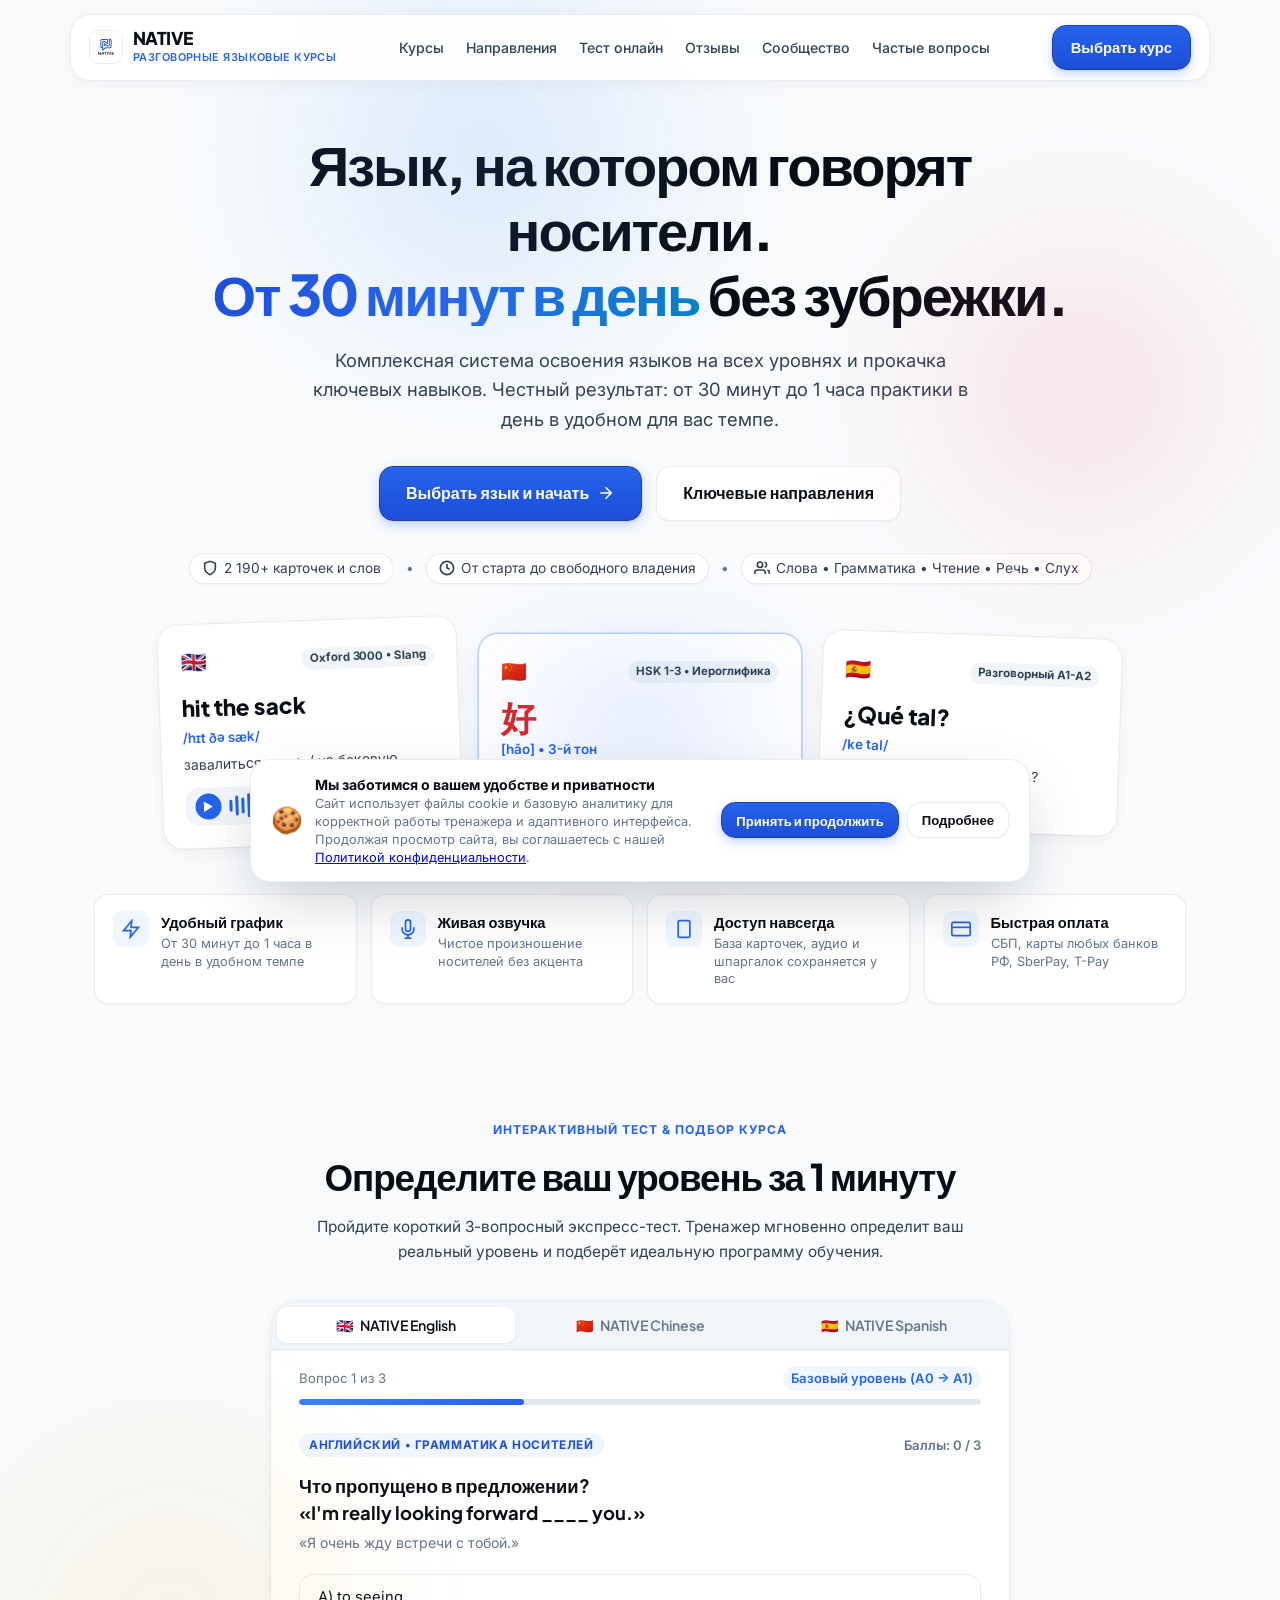
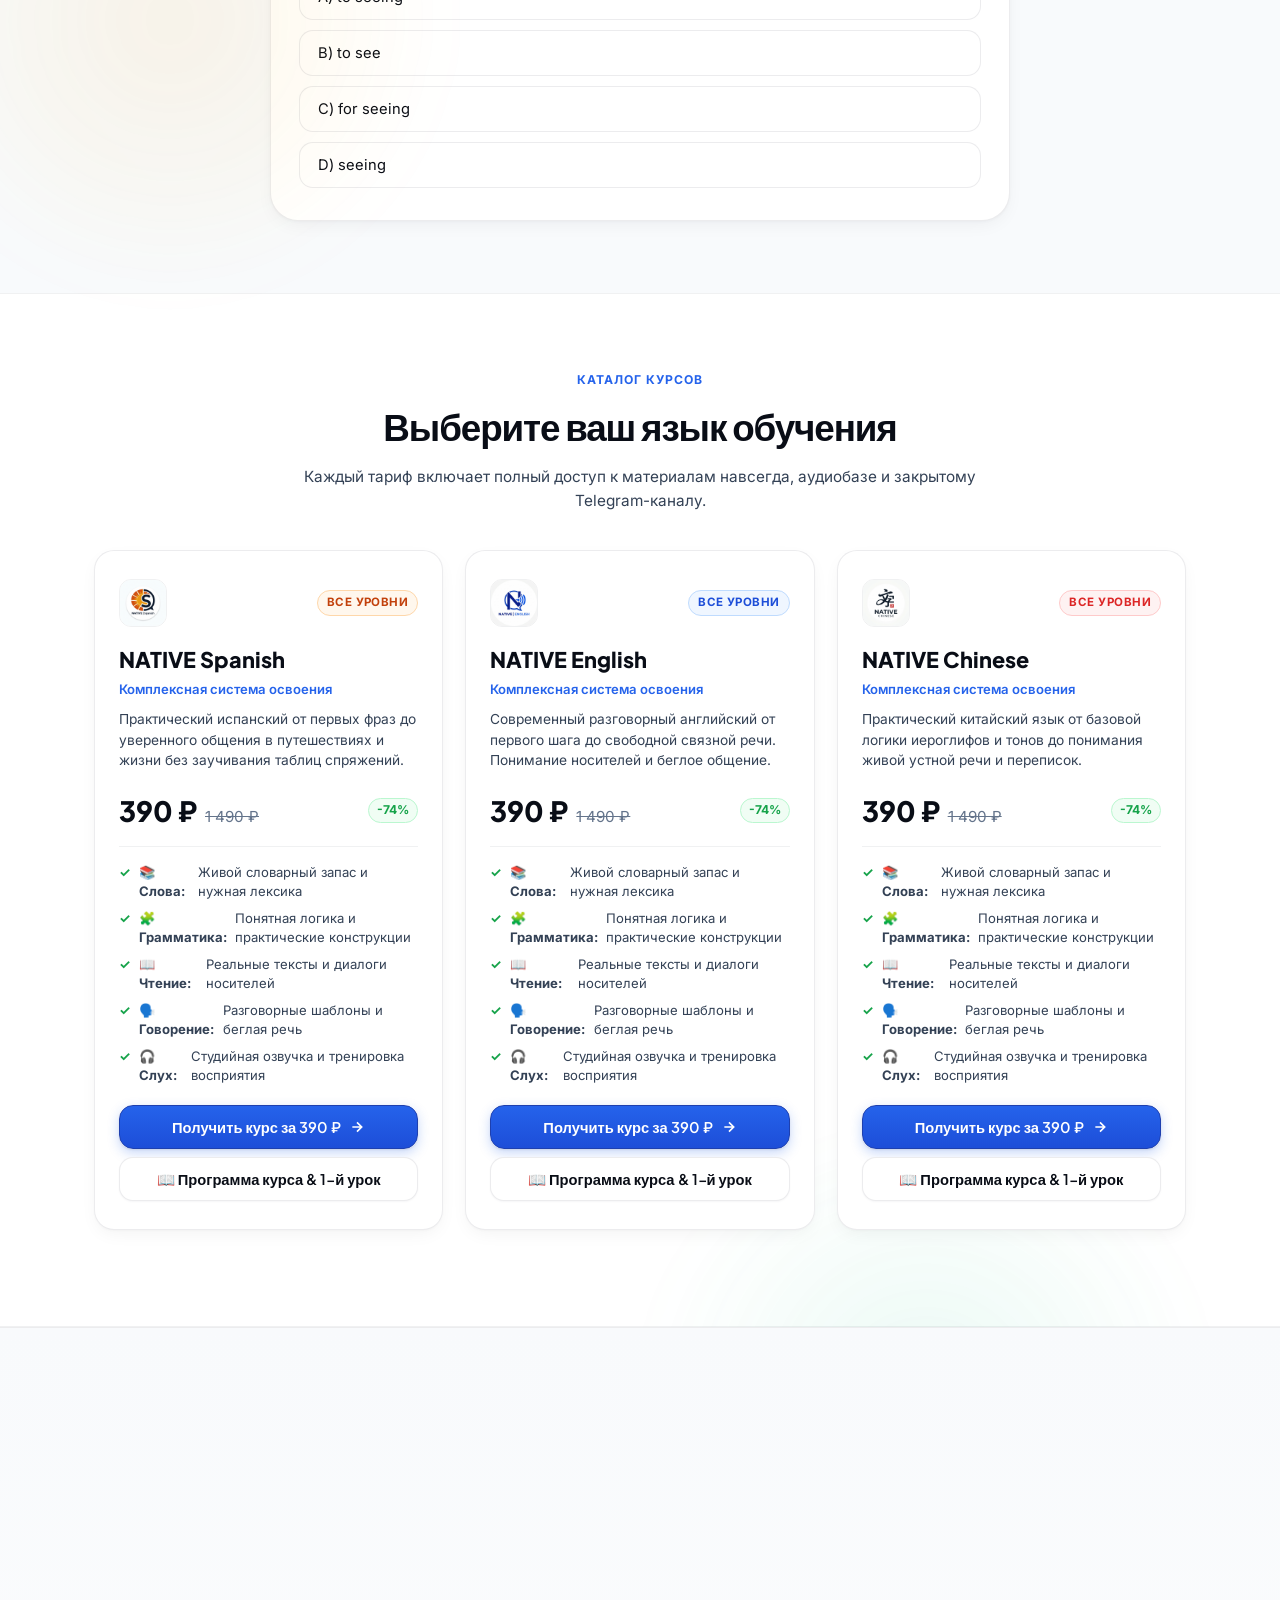
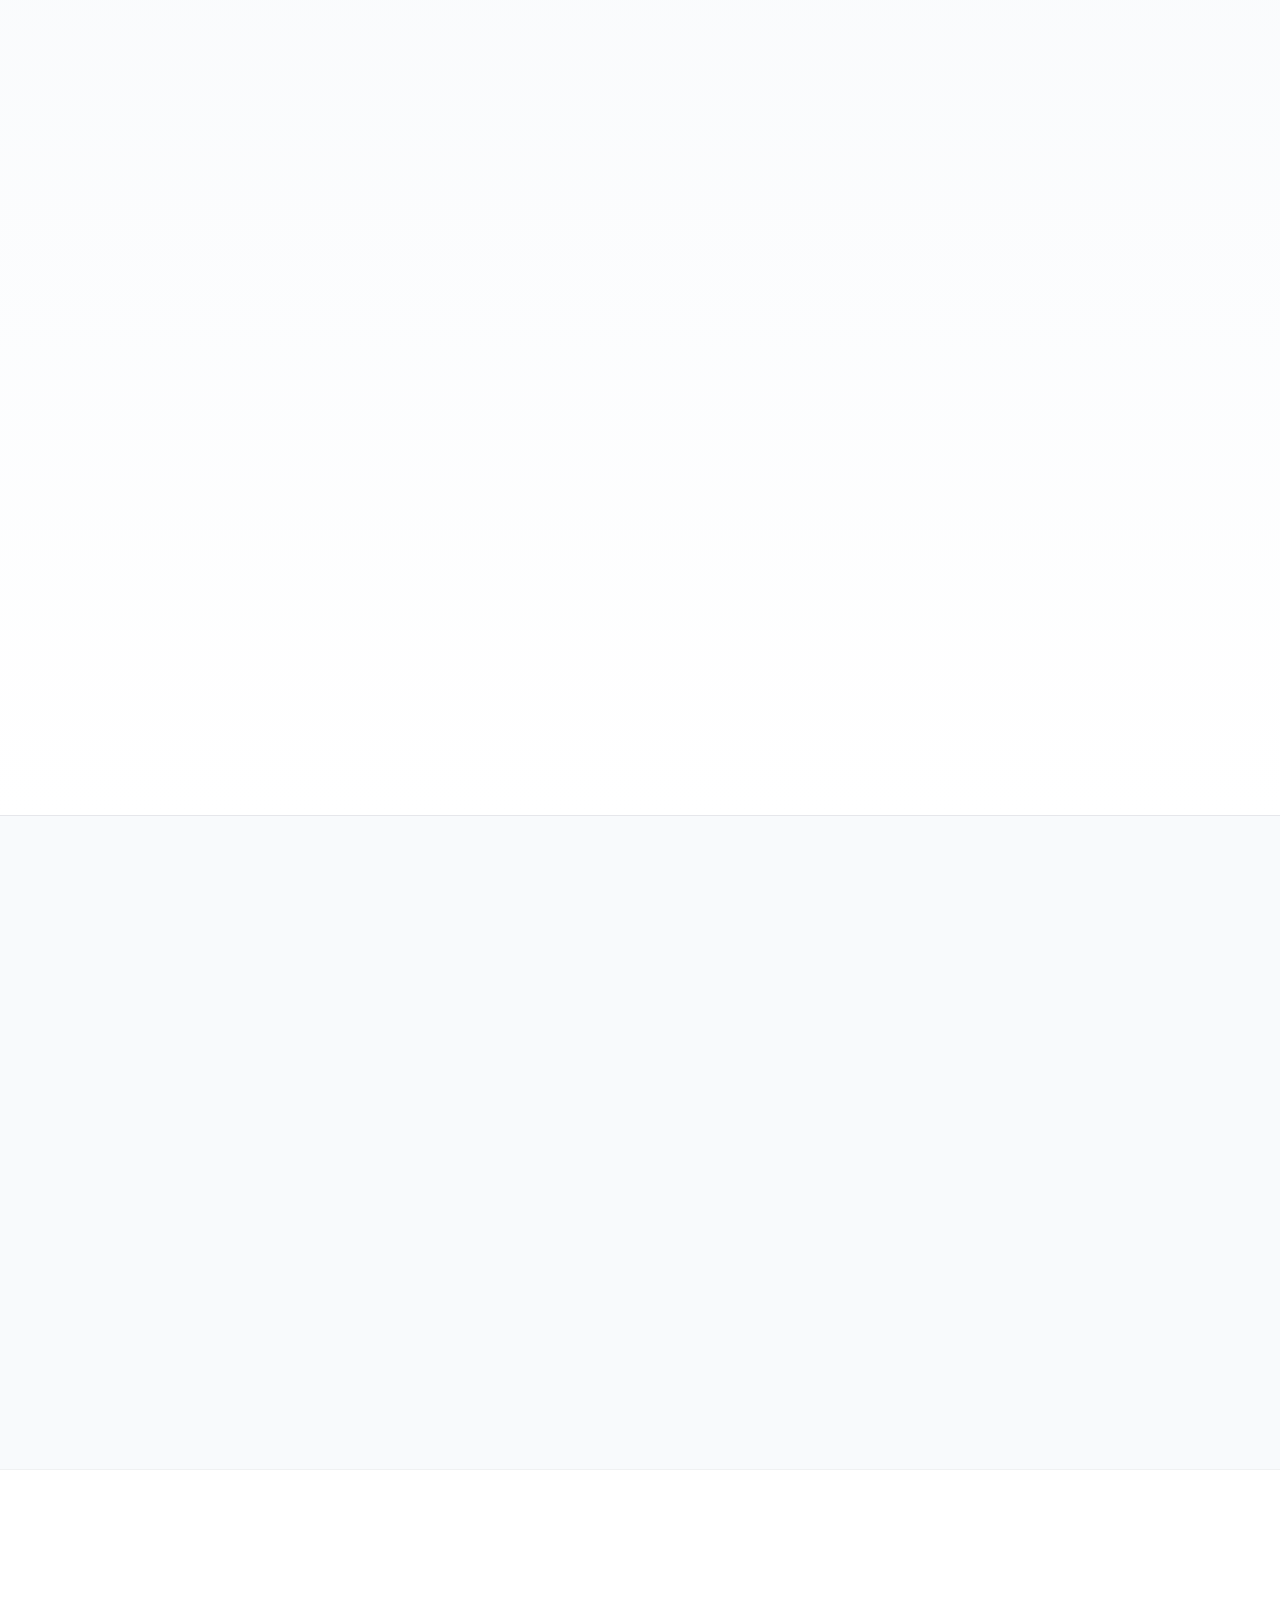
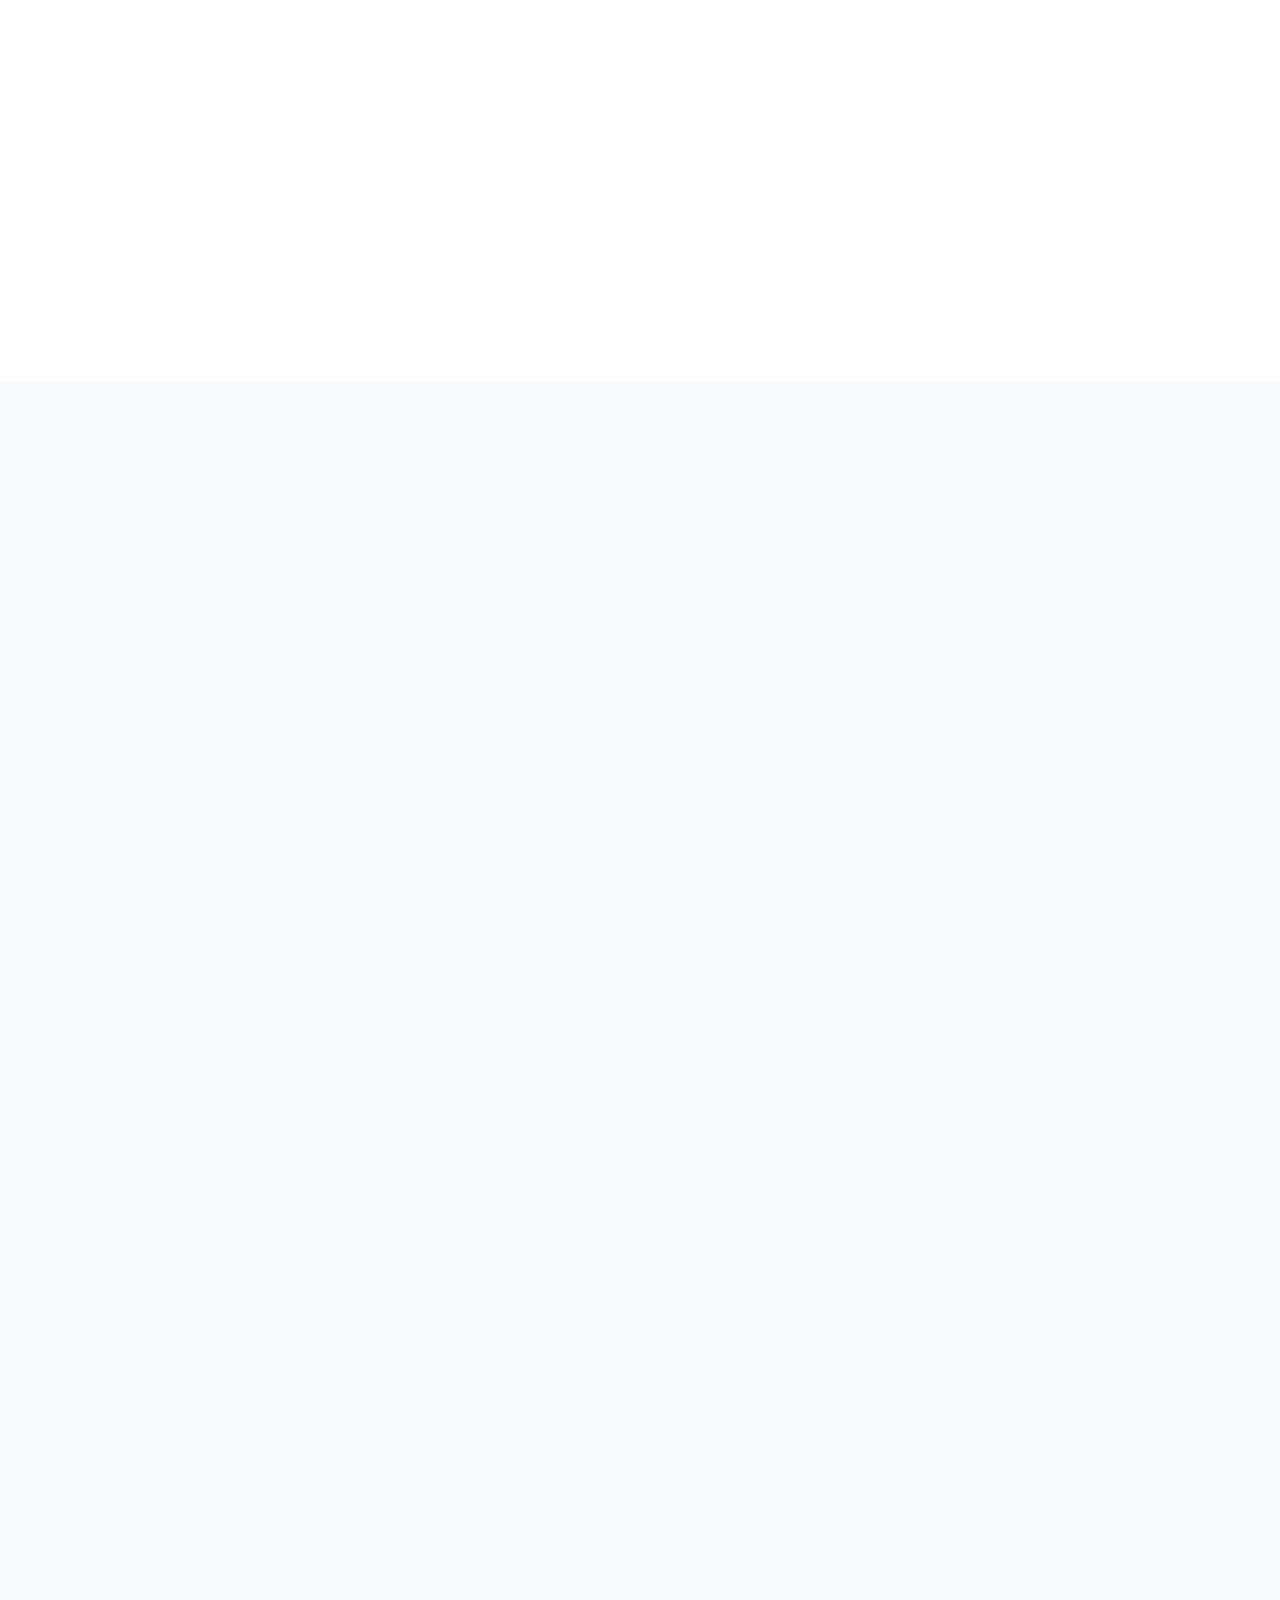
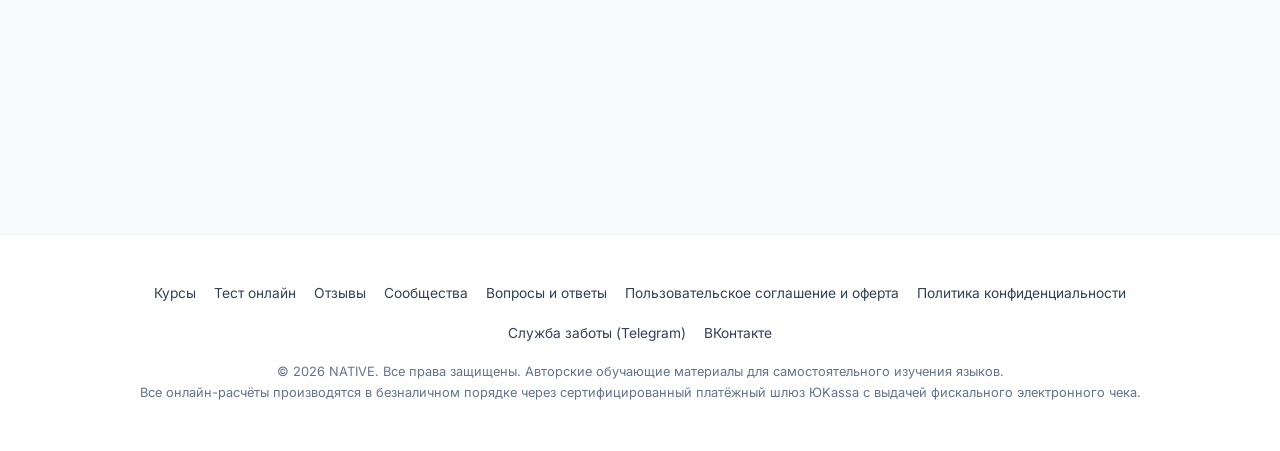
==== commit 40f22e4e: "feat: brand rename to NATIVE, honest timing 30-60min, remove bundle, instant download page, admin co" ====
--- a/index.html
+++ b/index.html
@@ -165,13 +165,13 @@
           <img src="assets/branding/logo_master.jpg" alt="NATIVE Logo" class="logo-symbol" width="34" height="34" fetchpriority="high">
           <div class="logo-text-group">
             <span class="logo-title">NATIVE</span>
-            <span class="logo-subtitle">Edu • Language Lab</span>
+            <span class="logo-subtitle">Разговорные языковые курсы</span>
           </div>
         </a>
 
         <nav class="nav-links">
-          <a href="#courses" class="nav-link">Курсы (все уровни)</a>
-          <a href="#skills" class="nav-link">5 направлений</a>
+          <a href="#courses" class="nav-link">Курсы</a>
+          <a href="#skills" class="nav-link">Направления</a>
           <a href="#demo" class="nav-link">Тест онлайн</a>
           <a href="#reviews" class="nav-link">Отзывы</a>
           <a href="#community" class="nav-link">Сообщество</a>
@@ -179,7 +179,7 @@
         </nav>
 
         <div class="header-cta">
-          <a href="#courses" class="btn btn-primary">Выбрать курс от 290 ₽</a>
+          <a href="#courses" class="btn btn-primary">Выбрать курс</a>
         </div>
       </div>
     </header>
@@ -190,20 +190,20 @@
     <div class="container">
       <h1 class="hero-title">
         Язык, на котором говорят носители. <br>
-        <span class="hero-title-gradient">15 минут в день</span> без зубрежки.
+        <span class="hero-title-gradient">От 30 минут в день</span> без зубрежки.
       </h1>
 
       <p class="hero-subtitle">
-        Комплексная система освоения языков на всех уровнях (A0 → C1 / HSK 1 → 5). Прокачка сразу 5 ключевых навыков: Слова • Грамматика • Чтение • Говорение • Слушание.
+        Комплексная система освоения языков на всех уровнях и прокачка ключевых навыков. Честный результат: от 30 минут до 1 часа практики в день в удобном для вас темпе.
       </p>
 
       <div class="hero-actions">
         <a href="#courses" class="btn btn-primary btn-lg">
-          <span>Начать обучение от 290 ₽</span>
+          <span>Выбрать язык и начать</span>
           <svg width="18" height="18" viewBox="0 0 24 24" fill="none" stroke="currentColor" stroke-width="2.2" stroke-linecap="round" stroke-linejoin="round"><path d="M5 12h14M12 5l7 7-7 7"/></svg>
         </a>
         <a href="#skills" class="btn btn-secondary btn-lg">
-          <span>Узнать про 5 навыков</span>
+          <span>Ключевые направления</span>
         </a>
       </div>
 
@@ -216,12 +216,12 @@
         <span class="metric-sep">•</span>
         <div class="metric-badge">
           <svg width="16" height="16" viewBox="0 0 24 24" fill="none" stroke="currentColor" stroke-width="2.5"><circle cx="12" cy="12" r="10"/><polyline points="12 6 12 12 16 14"/></svg>
-          <span>Все уровни: A0 → C1 / HSK 1-5</span>
+          <span>От старта до свободного владения</span>
         </div>
         <span class="metric-sep">•</span>
         <div class="metric-badge">
           <svg width="16" height="16" viewBox="0 0 24 24" fill="none" stroke="currentColor" stroke-width="2.5"><path d="M17 21v-2a4 4 0 0 0-4-4H5a4 4 0 0 0-4 4v2"/><circle cx="9" cy="7" r="4"/><path d="M23 21v-2a4 4 0 0 0-3-3.87"/><path d="M16 3.13a4 4 0 0 1 0 7.75"/></svg>
-          <span>5 направлений под ключ</span>
+          <span>Слова • Грамматика • Чтение • Речь • Слух</span>
         </div>
       </div>
 
@@ -288,8 +288,8 @@
             <svg width="20" height="20" viewBox="0 0 24 24" fill="none" stroke="currentColor" stroke-width="2"><path d="M13 2L3 14h9l-1 8 10-12h-9l1-8z"/></svg>
           </div>
           <div>
-            <div class="highlight-title">Микрообучение</div>
-            <div class="highlight-desc">10–15 минут в день в метро, такси или перед сном</div>
+            <div class="highlight-title">Удобный график</div>
+            <div class="highlight-desc">От 30 минут до 1 часа в день в удобном темпе</div>
           </div>
         </div>
 
@@ -434,67 +434,67 @@
       </div>
 
       <div class="courses-grid">
-        <!-- Spanish Card (Starter / Fast Conversational) -->
+        <!-- Spanish Card -->
         <div class="course-card theme-es">
           <div class="course-top">
             <img src="assets/branding/avatar_spanish.jpg" alt="NATIVE Spanish" class="course-avatar" width="48" height="48" loading="lazy" decoding="async">
-            <span class="course-badge badge-es">A1 → B2 (Все уровни)</span>
+            <span class="course-badge badge-es">Все уровни</span>
           </div>
           
           <h3 class="course-title">NATIVE Spanish</h3>
-          <div class="course-level">5 навыков под ключ • Все уровни A1–B2</div>
-          <p class="course-desc">Практический испанский от первых фраз до уверенного общения в Испании и Латаме. 5 направлений: топ-1500 слов, разговорные конструкции без зубрежки спряжений, чтение и аудирование.</p>
+          <div class="course-level">Комплексная система освоения</div>
+          <p class="course-desc">Практический испанский от первых фраз до уверенного общения в путешествиях и жизни без заучивания таблиц спряжений.</p>
 
           <div class="price-tag-wrapper">
             <div class="price-main">
-              <span class="price-current">290 ₽</span>
-              <span class="price-old">1 290 ₽</span>
-            </div>
-            <span class="price-pill-discount">-78%</span>
+              <span class="price-current">390 ₽</span>
+              <span class="price-old">1 490 ₽</span>
+            </div>
+            <span class="price-pill-discount">-74%</span>
           </div>
 
           <ul class="course-checklist">
-            <li class="check-item"><span class="check-icon">✓</span> <strong>📚 Слова:</strong> Топ-1500 слов и 100 ключевых глаголов повседневной речи</li>
-            <li class="check-item"><span class="check-icon">✓</span> <strong>🧩 Грамматика:</strong> Времена через понятную логику (Voy a + инфинитив)</li>
-            <li class="check-item"><span class="check-icon">✓</span> <strong>📖 Чтение:</strong> Разбор аутентичных диалогов, чеков и меню дня</li>
-            <li class="check-item"><span class="check-icon">✓</span> <strong>🗣️ Говорение:</strong> Разговорные формулы ¿Me pones...?, ¿Me cobras?</li>
-            <li class="check-item"><span class="check-icon">✓</span> <strong>🎧 Слух:</strong> Чистая студийная озвучка носителей без акцента</li>
+            <li class="check-item"><span class="check-icon">✓</span> <strong>📚 Слова:</strong> Живой словарный запас и нужная лексика</li>
+            <li class="check-item"><span class="check-icon">✓</span> <strong>🧩 Грамматика:</strong> Понятная логика и практические конструкции</li>
+            <li class="check-item"><span class="check-icon">✓</span> <strong>📖 Чтение:</strong> Реальные тексты и диалоги носителей</li>
+            <li class="check-item"><span class="check-icon">✓</span> <strong>🗣️ Говорение:</strong> Разговорные шаблоны и беглая речь</li>
+            <li class="check-item"><span class="check-icon">✓</span> <strong>🎧 Слух:</strong> Студийная озвучка и тренировка восприятия</li>
           </ul>
 
-          <button class="btn btn-primary btn-block" data-buy="spanish" data-title="NATIVE Spanish" data-price="290 ₽">
-            <span>Получить курс за 290 ₽</span>
+          <button class="btn btn-primary btn-block" data-buy="spanish" data-title="NATIVE Spanish" data-price="390 ₽">
+            <span>Получить курс за 390 ₽</span>
             <svg width="16" height="16" viewBox="0 0 24 24" fill="none" stroke="currentColor" stroke-width="2.5"><path d="M5 12h14M12 5l7 7-7 7"/></svg>
           </button>
           <button class="btn btn-secondary btn-block btn-syllabus" data-course="spanish" style="margin-top: 8px;">
-            <span>📖 Программа по уровням & 1-й урок</span>
+            <span>📖 Программа курса & 1-й урок</span>
           </button>
         </div>
 
-        <!-- English Card (Core Flagship) -->
+        <!-- English Card -->
         <div class="course-card theme-en">
           <div class="course-top">
             <img src="assets/branding/avatar_english.jpg" alt="NATIVE English" class="course-avatar" width="48" height="48" loading="lazy" decoding="async">
-            <span class="course-badge badge-en">A0 → C1 (Все уровни)</span>
+            <span class="course-badge badge-en">Все уровни</span>
           </div>
           
           <h3 class="course-title">NATIVE English</h3>
-          <div class="course-level">5 навыков под ключ • Все уровни A0–C1</div>
-          <p class="course-desc">От первого кирпичика A0 до беглой речи C1. Системная прокачка 5 ключевых навыков: слова и сленг, грамматика без таблиц, чтение в контексте, разговорные чанки и аудирование.</p>
+          <div class="course-level">Комплексная система освоения</div>
+          <p class="course-desc">Современный разговорный английский от первого шага до свободной связной речи. Понимание носителей и беглое общение.</p>
 
           <div class="price-tag-wrapper">
             <div class="price-main">
               <span class="price-current">390 ₽</span>
-              <span class="price-old">1 690 ₽</span>
-            </div>
-            <span class="price-pill-discount">-77%</span>
+              <span class="price-old">1 490 ₽</span>
+            </div>
+            <span class="price-pill-discount">-74%</span>
           </div>
 
           <ul class="course-checklist">
-            <li class="check-item"><span class="check-icon">✓</span> <strong>📚 Слова:</strong> 1 500+ выражений Oxford 3000 и живой сленг сериалов</li>
-            <li class="check-item"><span class="check-icon">✓</span> <strong>🧩 Грамматика:</strong> Речевые паттерны носителей без заучивания 12 времен</li>
-            <li class="check-item"><span class="check-icon">✓</span> <strong>📖 Чтение:</strong> Реальные переписки, диалоги и разборы текстов с переводом</li>
-            <li class="check-item"><span class="check-icon">✓</span> <strong>🗣️ Говорение:</strong> Техника Shadowing и преодоление языкового барьера</li>
-            <li class="check-item"><span class="check-icon">✓</span> <strong>🎧 Слух:</strong> 365 тестов на восприятие беглой речи носителей за 5 секунд</li>
+            <li class="check-item"><span class="check-icon">✓</span> <strong>📚 Слова:</strong> Живой словарный запас и нужная лексика</li>
+            <li class="check-item"><span class="check-icon">✓</span> <strong>🧩 Грамматика:</strong> Понятная логика и практические конструкции</li>
+            <li class="check-item"><span class="check-icon">✓</span> <strong>📖 Чтение:</strong> Реальные тексты и диалоги носителей</li>
+            <li class="check-item"><span class="check-icon">✓</span> <strong>🗣️ Говорение:</strong> Разговорные шаблоны и беглая речь</li>
+            <li class="check-item"><span class="check-icon">✓</span> <strong>🎧 Слух:</strong> Студийная озвучка и тренировка восприятия</li>
           </ul>
 
           <button class="btn btn-primary btn-block" data-buy="english" data-title="NATIVE English" data-price="390 ₽">
@@ -502,63 +502,43 @@
             <svg width="16" height="16" viewBox="0 0 24 24" fill="none" stroke="currentColor" stroke-width="2.5"><path d="M5 12h14M12 5l7 7-7 7"/></svg>
           </button>
           <button class="btn btn-secondary btn-block btn-syllabus" data-course="english" style="margin-top: 8px;">
-            <span>📖 Программа по уровням & 1-й урок</span>
+            <span>📖 Программа курса & 1-й урок</span>
           </button>
         </div>
 
-        <!-- Chinese Card (Specialized & High Value) -->
+        <!-- Chinese Card -->
         <div class="course-card theme-cn">
           <div class="course-top">
             <img src="assets/branding/avatar_chinese.jpg" alt="NATIVE Chinese" class="course-avatar" width="48" height="48" loading="lazy" decoding="async">
-            <span class="course-badge badge-cn">HSK 1 → 5 (Все уровни)</span>
+            <span class="course-badge badge-cn">Все уровни</span>
           </div>
           
           <h3 class="course-title">NATIVE Chinese</h3>
-          <div class="course-level">5 навыков под ключ • Все уровни HSK 1–5</div>
-          <p class="course-desc">Полноценный путь от первых черт и тонов до свободного понимания китайской речи. 5 направлений: иероглифика, грамматика HSK, чтение текстов, разговорный пиньинь и слуховые тесты.</p>
+          <div class="course-level">Комплексная система освоения</div>
+          <p class="course-desc">Практический китайский язык от базовой логики иероглифов и тонов до понимания живой устной речи и переписок.</p>
 
           <div class="price-tag-wrapper">
             <div class="price-main">
-              <span class="price-current">490 ₽</span>
-              <span class="price-old">1 990 ₽</span>
-            </div>
-            <span class="price-pill-discount">-75%</span>
+              <span class="price-current">390 ₽</span>
+              <span class="price-old">1 490 ₽</span>
+            </div>
+            <span class="price-pill-discount">-74%</span>
           </div>
 
           <ul class="course-checklist">
-            <li class="check-item"><span class="check-icon">✓</span> <strong>📚 Слова:</strong> 1 200+ ключевых иероглифов стандарта HSK 1-5</li>
-            <li class="check-item"><span class="check-icon">✓</span> <strong>🧩 Грамматика:</strong> Порядок слов и конструкции 比 / 是...的</li>
-            <li class="check-item"><span class="check-icon">✓</span> <strong>📖 Чтение:</strong> Вывески, меню и навигация в цифровом Китае (WeChat/Alipay)</li>
-            <li class="check-item"><span class="check-icon">✓</span> <strong>🗣️ Говорение:</strong> Физика 4 тонов, тоновые сандхи (3+3->2+3)</li>
-            <li class="check-item"><span class="check-icon">✓</span> <strong>🎧 Слух:</strong> Аудио-тренажер распознавания тонов за 5 секунд (Yunxi)</li>
+            <li class="check-item"><span class="check-icon">✓</span> <strong>📚 Слова:</strong> Живой словарный запас и нужная лексика</li>
+            <li class="check-item"><span class="check-icon">✓</span> <strong>🧩 Грамматика:</strong> Понятная логика и практические конструкции</li>
+            <li class="check-item"><span class="check-icon">✓</span> <strong>📖 Чтение:</strong> Реальные тексты и диалоги носителей</li>
+            <li class="check-item"><span class="check-icon">✓</span> <strong>🗣️ Говорение:</strong> Разговорные шаблоны и беглая речь</li>
+            <li class="check-item"><span class="check-icon">✓</span> <strong>🎧 Слух:</strong> Студийная озвучка и тренировка восприятия</li>
           </ul>
 
-          <button class="btn btn-primary btn-block" data-buy="chinese" data-title="NATIVE Chinese" data-price="490 ₽">
-            <span>Получить курс за 490 ₽</span>
+          <button class="btn btn-primary btn-block" data-buy="chinese" data-title="NATIVE Chinese" data-price="390 ₽">
+            <span>Получить курс за 390 ₽</span>
             <svg width="16" height="16" viewBox="0 0 24 24" fill="none" stroke="currentColor" stroke-width="2.5"><path d="M5 12h14M12 5l7 7-7 7"/></svg>
           </button>
           <button class="btn btn-secondary btn-block btn-syllabus" data-course="chinese" style="margin-top: 8px;">
-            <span>📖 Программа по уровням & 1-й урок</span>
-          </button>
-        </div>
-      </div>
-
-      <!-- Combo Bundle Banner (Maximum Perceived Value) -->
-      <div class="combo-bundle-card" style="margin-top: 24px; background: linear-gradient(135deg, #090d16 0%, #1e293b 100%); border-radius: var(--radius-lg); padding: 28px 32px; color: #ffffff; display: flex; align-items: center; justify-content: space-between; gap: 24px; flex-wrap: wrap; box-shadow: var(--shadow-hover); border: 1px solid rgba(255,255,255,0.12);">
-        <div style="max-width: 620px;">
-          <span style="display: inline-block; background: #2563eb; color: #ffffff; font-size: 0.72rem; font-weight: 700; text-transform: uppercase; letter-spacing: 0.05em; padding: 3px 10px; border-radius: var(--radius-full); margin-bottom: 10px;">🌟 Пакет «Полиглот» • Максимальная выгода</span>
-          <h3 style="font-family: var(--font-display); font-size: clamp(1.3rem, 2.8vw, 1.7rem); font-weight: 800; margin-bottom: 8px; color: #ffffff;">Все 3 курса (Английский + Китайский + Испанский) навсегда</h3>
-          <p style="font-size: 0.9rem; color: #cbd5e1; line-height: 1.5; margin: 0;">Полная языковая свобода: 4 200+ карточек, 3 учебника PDF, студийная аудиобаза и доступ в 3 закрытых Telegram-канала без ограничений по времени.</p>
-        </div>
-        <div style="display: flex; flex-direction: column; align-items: flex-start; gap: 10px; min-width: 200px;">
-          <div style="display: flex; align-items: baseline; gap: 8px;">
-            <span style="font-family: var(--font-display); font-size: 2.1rem; font-weight: 800; color: #38bdf8;">790 ₽</span>
-            <span style="font-size: 1.05rem; color: #94a3b8; text-decoration: line-through;">2 990 ₽</span>
-            <span style="background: rgba(56, 189, 248, 0.2); color: #38bdf8; font-size: 0.78rem; font-weight: 700; padding: 2px 8px; border-radius: var(--radius-full);">-74%</span>
-          </div>
-          <button class="btn btn-primary" data-buy="bundle" data-title="NATIVE Polyglot (Комплект 3 в 1)" data-price="790 ₽" style="background: linear-gradient(180deg, #38bdf8 0%, #0284c7 100%); border-color: #0369a1; width: 100%;">
-            <span>Забрать все 3 курса за 790 ₽</span>
-            <svg width="16" height="16" viewBox="0 0 24 24" fill="none" stroke="currentColor" stroke-width="2.5"><path d="M5 12h14M12 5l7 7-7 7"/></svg>
+            <span>📖 Программа курса & 1-й урок</span>
           </button>
         </div>
       </div>
@@ -569,10 +549,10 @@
   <section id="skills" class="skills-matrix-section">
     <div class="container">
       <div class="section-head">
-        <span class="section-tag">Комплексная система освоения</span>
-        <h2 class="section-title">5 направлений владения языком на всех уровнях</h2>
+        <span class="section-tag">Методология освоения</span>
+        <h2 class="section-title">Направления обучения</h2>
         <p class="section-desc" style="max-width: 720px; margin: 0 auto 36px;">
-          Мы объединили лексику, интуитивную грамматику, беглое чтение, разговорный тренажер и восприятие на слух в единую систему для любого уровня — от абсолютного нуля (A0) до свободного владения (C1).
+          Слова, интуитивная грамматика, беглое чтение, разговорный тренажер и восприятие на слух в единой системе от начального старта до свободного владения.
         </p>
       </div>
 
@@ -580,80 +560,78 @@
         <!-- 1. Vocabulary & Slang -->
         <div class="skill-card">
           <div class="skill-icon-wrap" style="background: rgba(37, 99, 235, 0.1); color: #2563eb;">📚</div>
-          <div class="skill-level-pill">Все уровни: A0 → C1 / HSK 1-5</div>
-          <h3 class="skill-card-title">1. Изучение слов и живого сленга</h3>
+          <div class="skill-level-pill">Все ступени освоения</div>
+          <h3 class="skill-card-title">Изучение слов и живой лексики</h3>
           <p class="skill-card-desc">
-            Частотные словари (Oxford 3000, HSK 1-5, Top Verbs) и актуальный сленг из подкастов и сериалов. Интервальное повторение и контекст вместо зубрежки устаревших списков.
+            Актуальные частотные словари и живой сленг из современной жизни. Интервальное повторение и контекст вместо зубрежки устаревших списков.
           </p>
           <ul class="skill-mini-list">
-            <li>✓ 1 500+ карточек с русским переводом и примерами</li>
-            <li>✓ Мнемоника для быстрого запоминания черт и корней</li>
-            <li>✓ Никаких книжных архаизмов — только живая речь</li>
+            <li>✓ Готовые карточки с переводом и примерами</li>
+            <li>✓ Мнемоника для быстрого запоминания</li>
+            <li>✓ Только живая разговорная речь</li>
           </ul>
         </div>
 
         <!-- 2. Intuitive Grammar -->
         <div class="skill-card">
           <div class="skill-icon-wrap" style="background: rgba(16, 185, 129, 0.1); color: #10b981;">🧩</div>
-          <div class="skill-level-pill">Все уровни: A0 → C1 / HSK 1-5</div>
-          <h3 class="skill-card-title">2. Грамматика носителей без таблиц</h3>
+          <div class="skill-level-pill">Все ступени освоения</div>
+          <h3 class="skill-card-title">Грамматика носителей без таблиц</h3>
           <p class="skill-card-desc">
-            Освоение грамматических паттернов и речевых формул («chunks»). Вы сразу понимаете структуру предложения так, как её чувствуют носители языка с детства.
+            Освоение грамматических паттернов и речевых формул. Вы сразу понимаете структуру предложения так, как её чувствуют носители языка с детства.
           </p>
           <ul class="skill-mini-list">
-            <li>✓ Готовые связки вместо заучивания 12 времен</li>
+            <li>✓ Готовые связки вместо заучивания правил</li>
             <li>✓ Разборы: как пишут в учебниках vs как говорят в жизни</li>
-            <li>✓ Понятная логика союзов, предлогов и порядка слов</li>
+            <li>✓ Понятная логика и порядок слов</li>
           </ul>
         </div>
 
         <!-- 3. Reading in Context -->
         <div class="skill-card">
           <div class="skill-icon-wrap" style="background: rgba(234, 88, 12, 0.1); color: #ea580c;">📖</div>
-          <div class="skill-level-pill">Все уровни: A0 → C1 / HSK 1-5</div>
-          <h3 class="skill-card-title">3. Чтение и культурный код</h3>
+          <div class="skill-level-pill">Все ступени освоения</div>
+          <h3 class="skill-card-title">Чтение и понимание контекста</h3>
           <p class="skill-card-desc">
-            Чтение неадаптированных диалогов, ресторанных чеков, меню, переписок в мессенджерах и постов в соцсетях с параллельным русским подстрочником.
+            Чтение неадаптированных диалогов, вывесок, меню, переписок в мессенджерах и постов в соцсетях с параллельным русским переводом.
           </p>
           <ul class="skill-mini-list">
-            <li>✓ Понимание контекста и скрытого юмора без словаря</li>
-            <li>✓ Разбор сокращений (tbh, imo, ngl, 扫码支付)</li>
-            <li>✓ Быстрое сканирование текста глазами без зависаний</li>
+            <li>✓ Понимание контекста без словаря</li>
+            <li>✓ Разбор сокращений и современного сленга</li>
+            <li>✓ Быстрое чтение без зависаний</li>
           </ul>
         </div>
 
         <!-- 4. Speaking & Shadowing -->
         <div class="skill-card">
           <div class="skill-icon-wrap" style="background: rgba(220, 38, 38, 0.1); color: #dc2626;">🗣️</div>
-          <div class="skill-level-pill">Все уровни: A0 → C1 / HSK 1-5</div>
-          <h3 class="skill-card-title">4. Говорение и снятие барьера</h3>
+          <div class="skill-level-pill">Все ступени освоения</div>
+          <h3 class="skill-card-title">Говорение и снятие барьера</h3>
           <p class="skill-card-desc">
-            Техника Shadowing (повторение «тень в тень» за диктором) и готовые речевые шаблоны на все случаи жизни (кафе, такси, отель, знакомство, споры).
+            Техника Shadowing (повторение за диктором) и готовые разговорные шаблоны на все случаи жизни (кафе, такси, отель, знакомство, диалоги).
           </p>
           <ul class="skill-mini-list">
             <li>✓ Преодоление языкового барьера и страха ошибки</li>
-            <li>✓ Постановка естественной интонации и связности речи</li>
-            <li>✓ Автоматизм ответов без внутреннего перевода в голове</li>
+            <li>✓ Постановка естественной интонации</li>
+            <li>✓ Автоматизм ответов в реальном диалоге</li>
           </ul>
         </div>
 
         <!-- 5. Listening Comprehension -->
         <div class="skill-card">
           <div class="skill-icon-wrap" style="background: rgba(147, 51, 234, 0.1); color: #9333ea;">🎧</div>
-          <div class="skill-level-pill">Все уровни: A0 → C1 / HSK 1-5</div>
-          <h3 class="skill-card-title">5. Слушание и распознавание речи</h3>
+          <div class="skill-level-pill">Все ступени освоения</div>
+          <h3 class="skill-card-title">Слушание и распознавание речи</h3>
           <p class="skill-card-desc">
-            365 экспресс-тестов на распознавание беглой речи на слух за 5 секунд. Чистая студийная озвучка носителей и разбор физики звуковых слияний и редукций.
+            Тренировка восприятия беглой речи на слух. Чистая студийная озвучка носителей и разбор физики звуковых слияний и редукций.
           </p>
           <ul class="skill-mini-list">
-            <li>✓ Разбор эффектов Flap T, Elision и сглатывания звуков</li>
-            <li>✓ Тренажер тонов китайского языка (Yunxi) и звуков R/RR</li>
-            <li>✓ Понимание беглого темпа речи сквозь городской шум</li>
+            <li>✓ Разбор сглатывания звуков в связной речи</li>
+            <li>✓ Тренажер тонов и интонации</li>
+            <li>✓ Понимание беглого темпа речи</li>
           </ul>
         </div>
       </div>
-    </div>
-  </section>
     </div>
   </section>
 
@@ -803,7 +781,7 @@
 
       <div id="faq-accordion-list" class="faq-list" role="region" aria-label="Ответы на частые вопросы">
         <!-- Core pre-rendered items for SEO bots; hydrated from data/faq.json -->
-        <details class="faq-card" name="faq-group" open>
+        <details class="faq-card" name="faq-group">
           <summary class="faq-q">
             <span>В каком формате выдаются материалы и что именно входит в курс?</span>
             <span class="faq-q-icon">+</span>
@@ -849,7 +827,7 @@
         <a href="https://vk.com/im?sel=-239331012" target="_blank">ВКонтакте</a>
       </div>
       <p class="footer-legal">
-        © 2026 NATIVE Edu. Все права защищены. Авторские обучающие материалы для самостоятельного изучения языков.<br>
+        © 2026 NATIVE. Все права защищены. Авторские обучающие материалы для самостоятельного изучения языков.<br>
         Все онлайн-расчёты производятся в безналичном порядке через сертифицированный платёжный шлюз ЮKassa с выдачей фискального электронного чека.
       </p>
     </div>
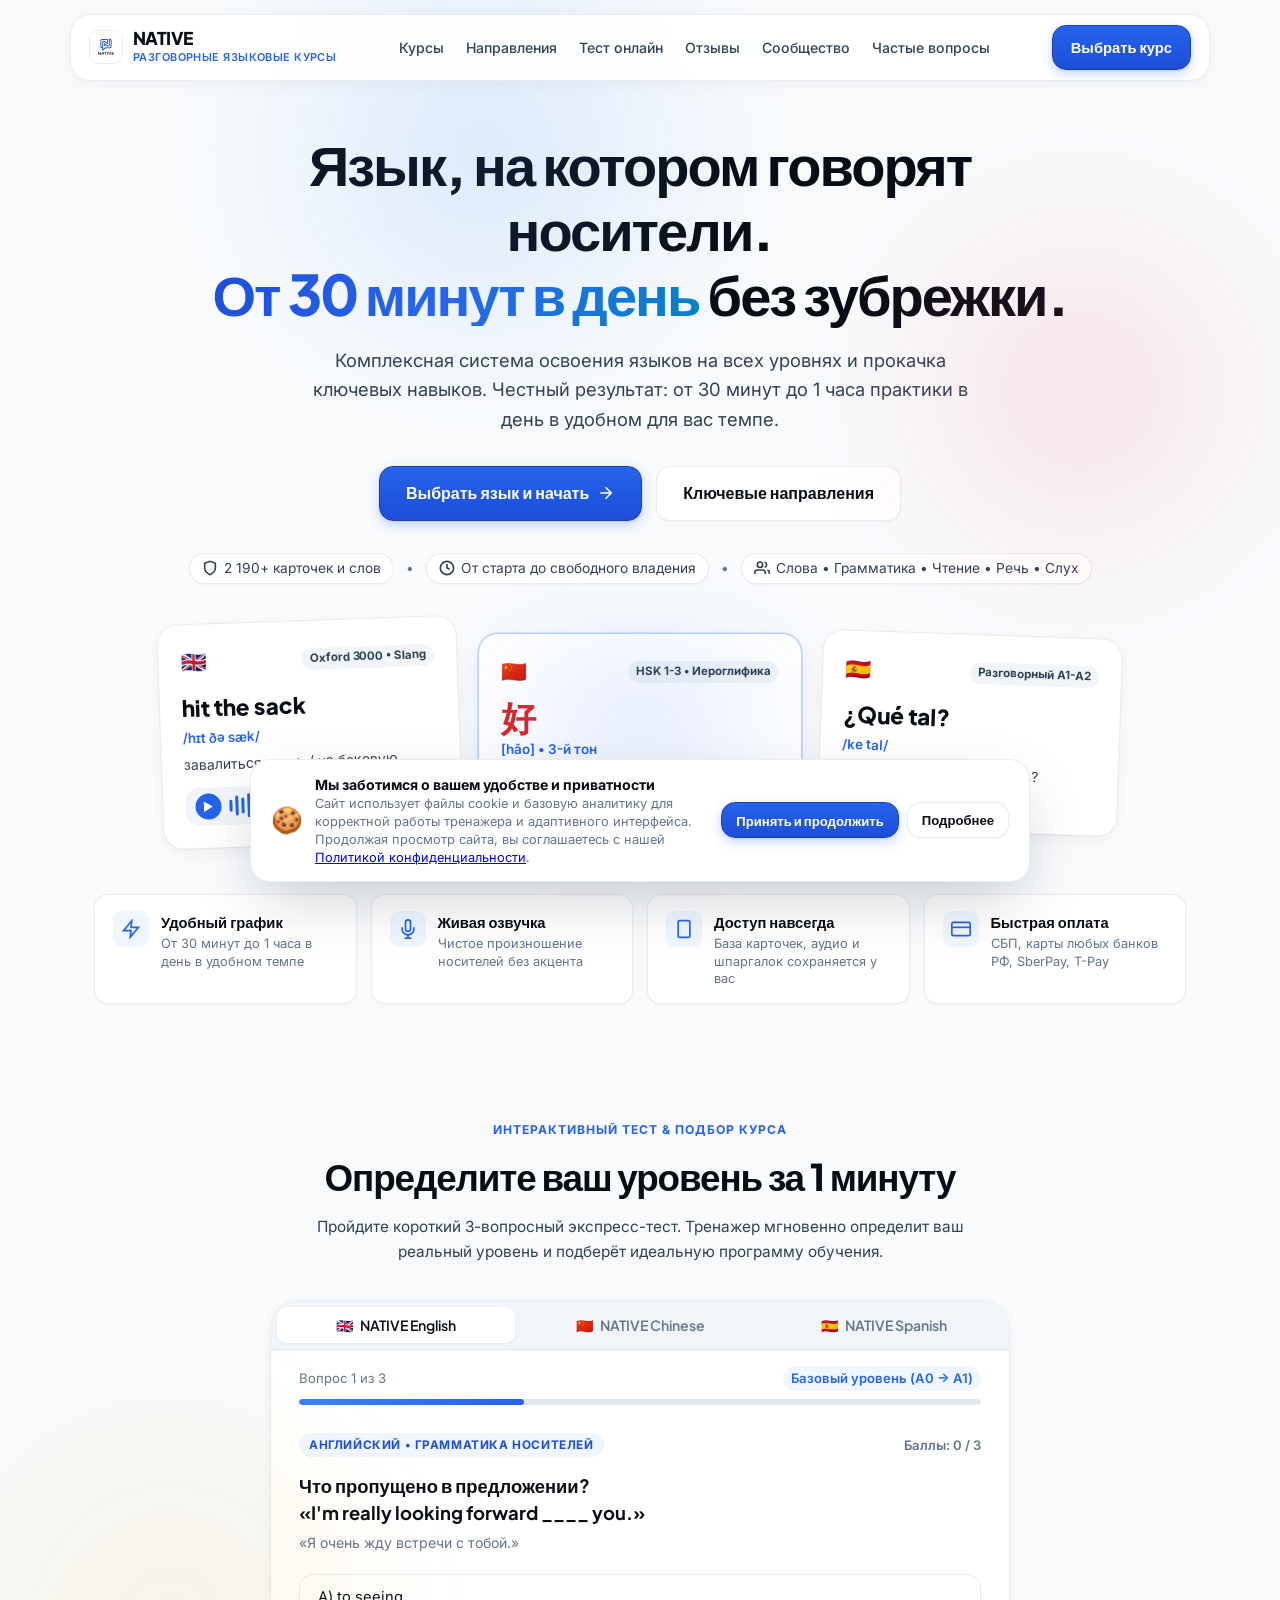
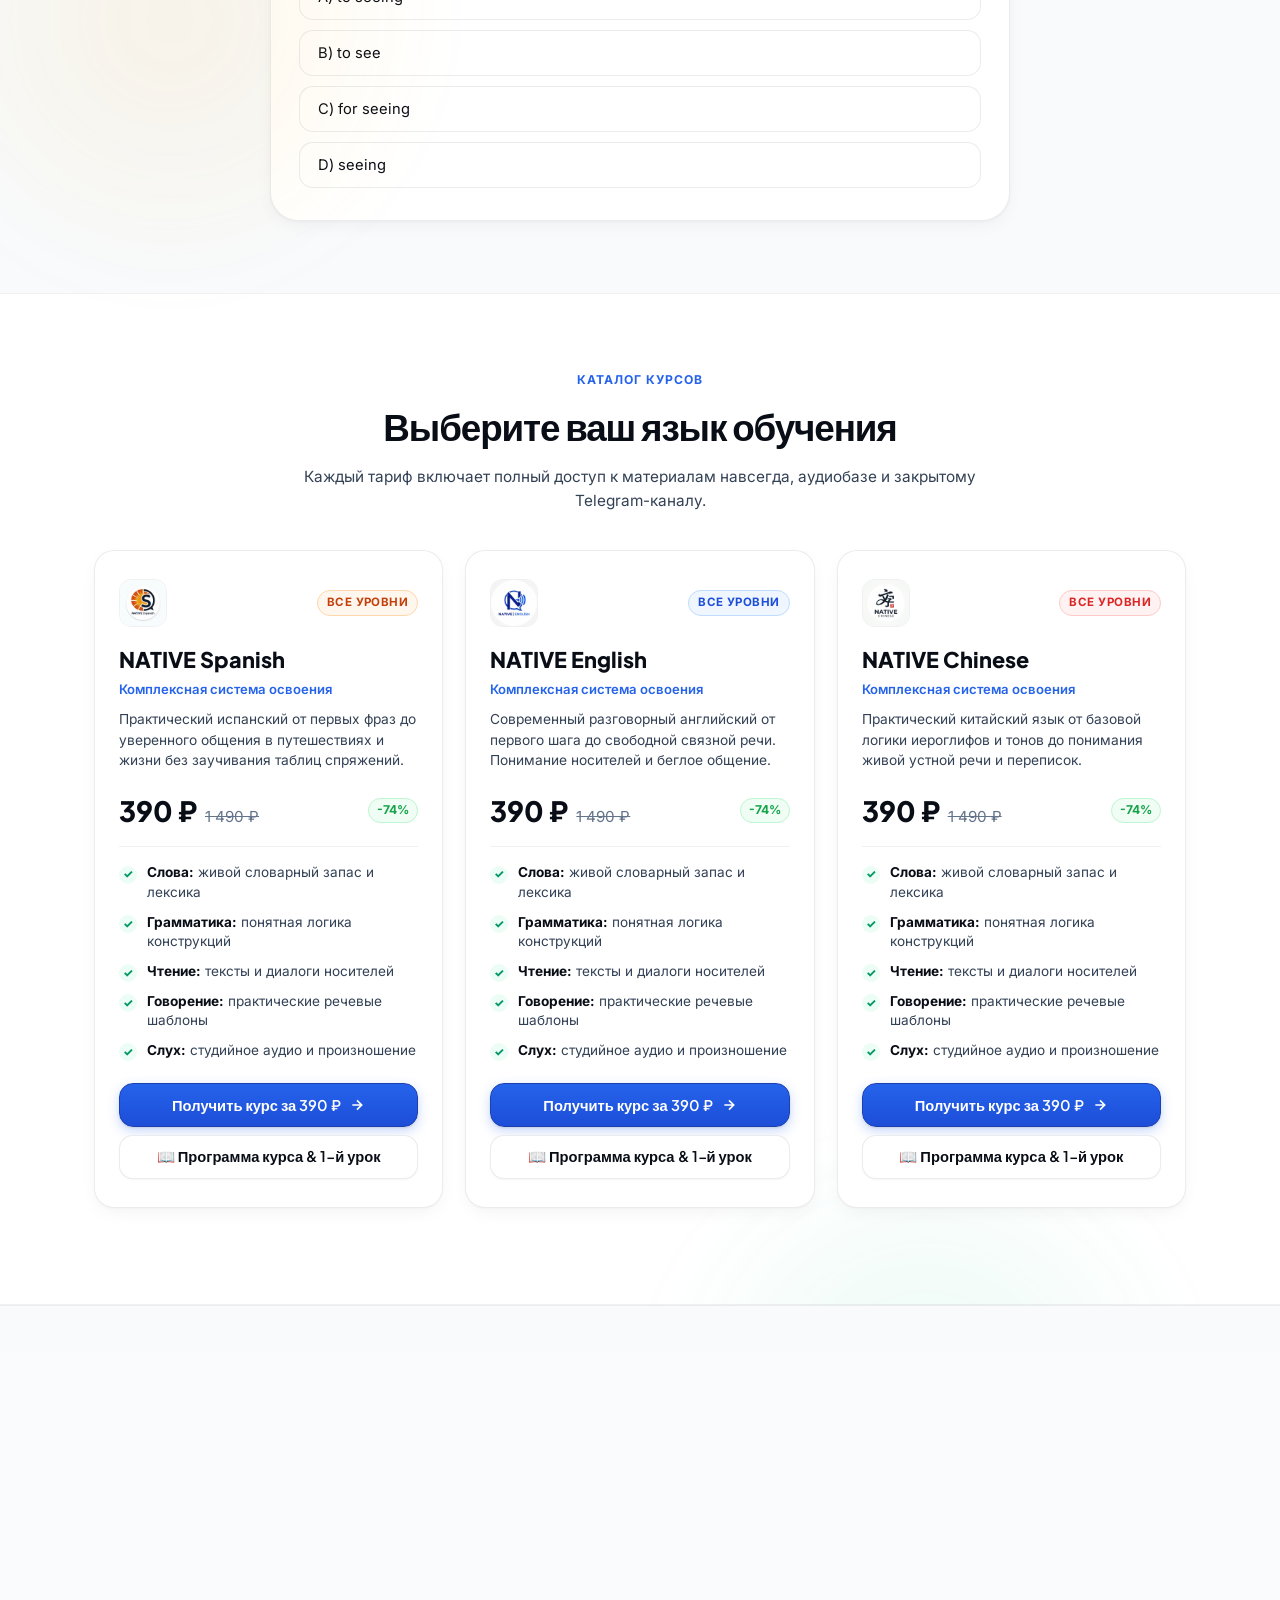
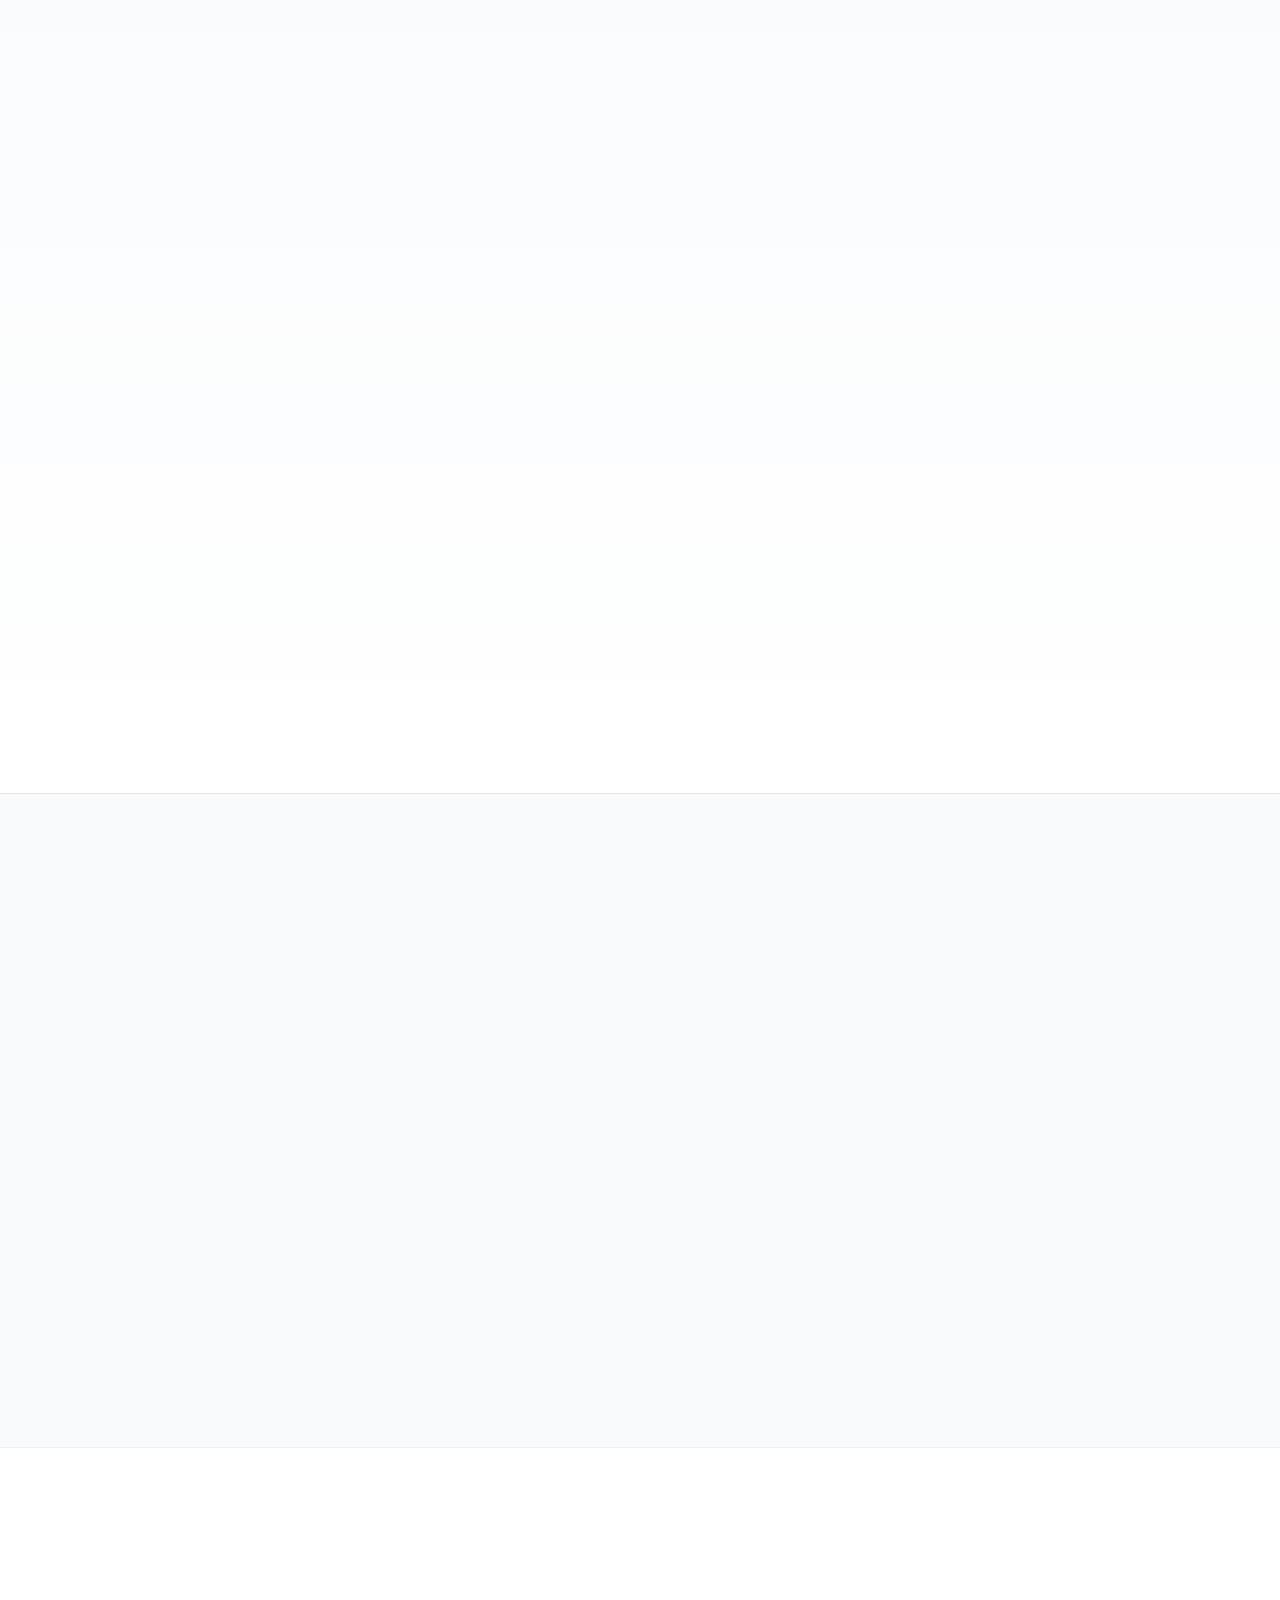
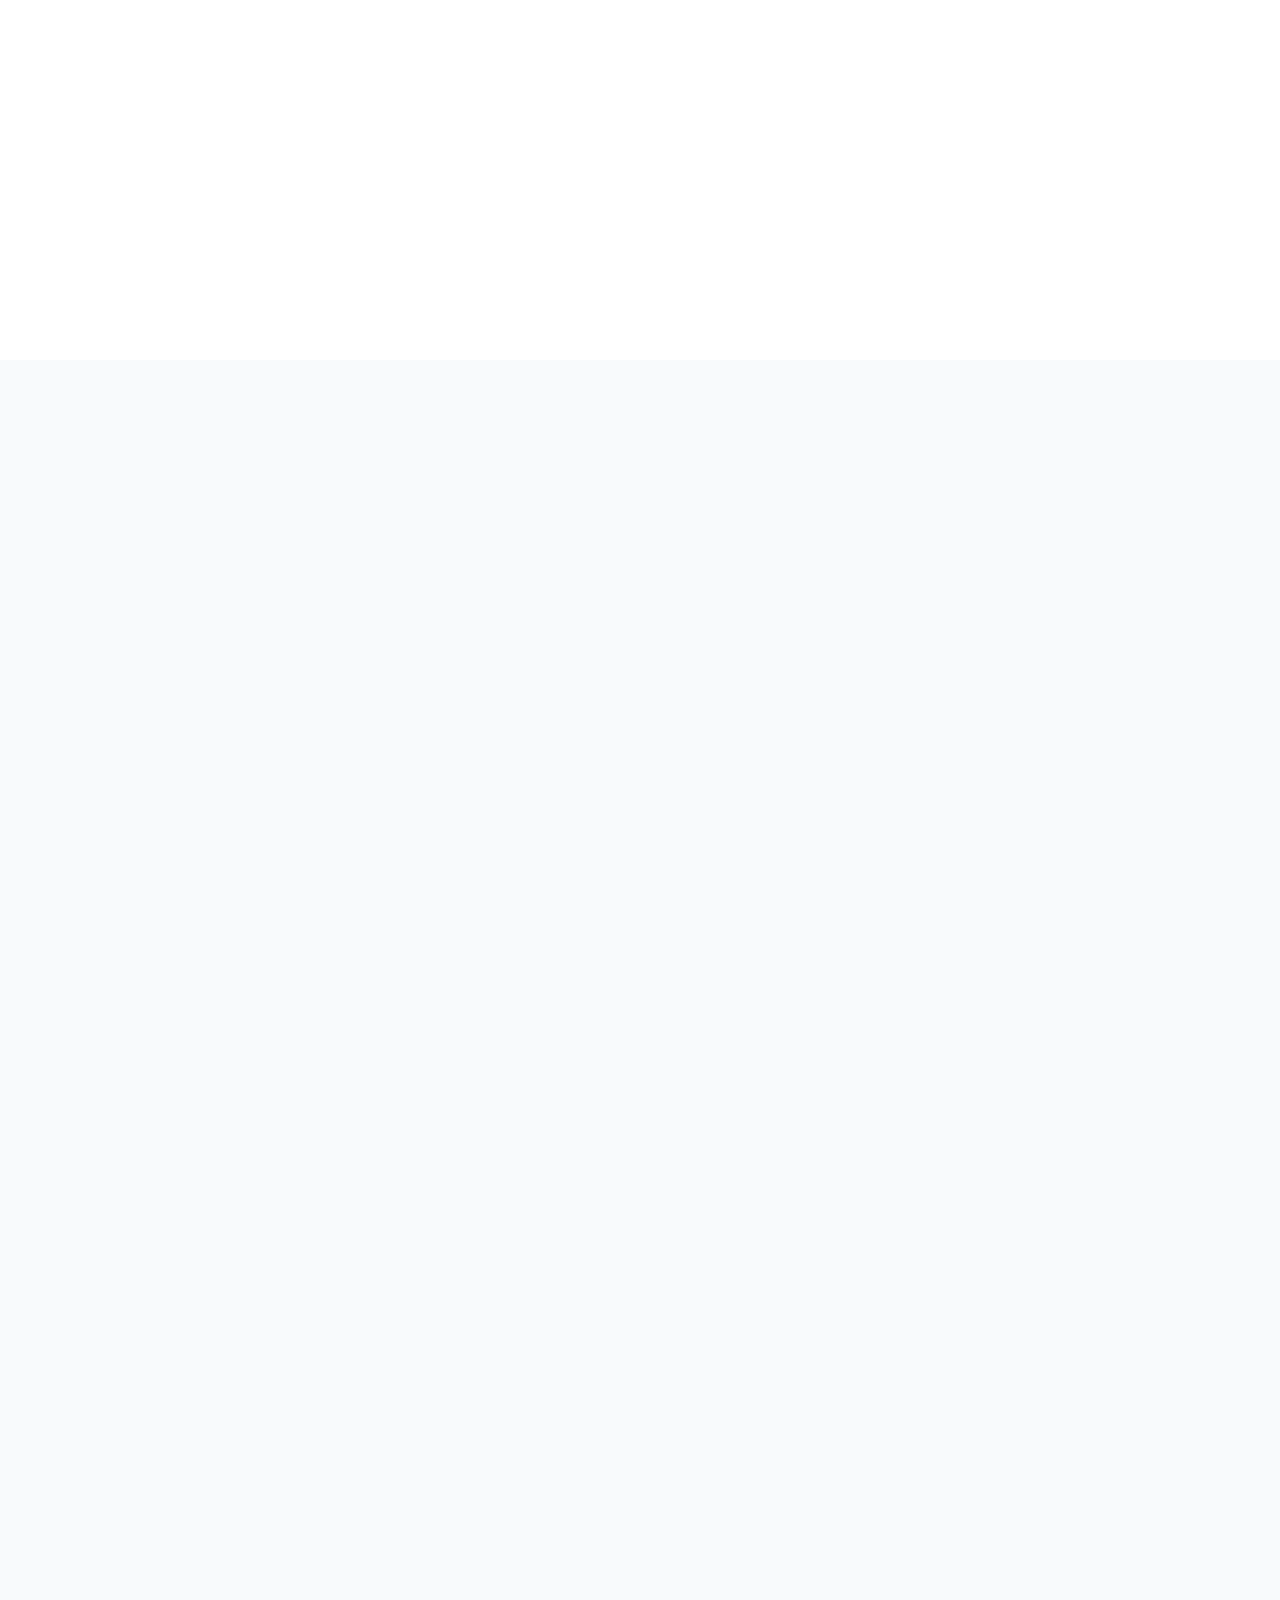
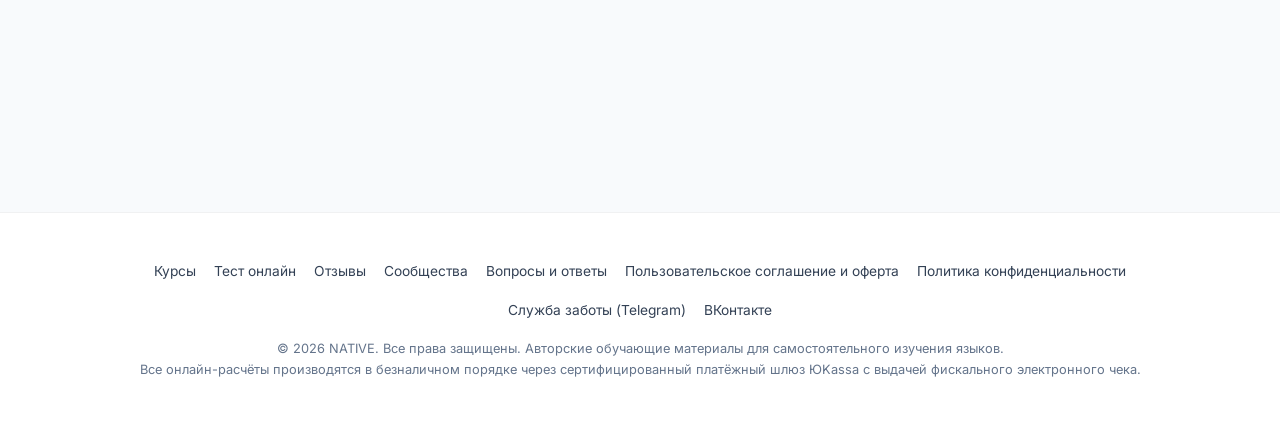
==== commit a5c2721f: "fix(ui): align course checklist text, fix broken flex wrap and remove redundant emojis" ====
--- a/index.html
+++ b/index.html
@@ -454,11 +454,11 @@
           </div>
 
           <ul class="course-checklist">
-            <li class="check-item"><span class="check-icon">✓</span> <strong>📚 Слова:</strong> Живой словарный запас и нужная лексика</li>
-            <li class="check-item"><span class="check-icon">✓</span> <strong>🧩 Грамматика:</strong> Понятная логика и практические конструкции</li>
-            <li class="check-item"><span class="check-icon">✓</span> <strong>📖 Чтение:</strong> Реальные тексты и диалоги носителей</li>
-            <li class="check-item"><span class="check-icon">✓</span> <strong>🗣️ Говорение:</strong> Разговорные шаблоны и беглая речь</li>
-            <li class="check-item"><span class="check-icon">✓</span> <strong>🎧 Слух:</strong> Студийная озвучка и тренировка восприятия</li>
+            <li class="check-item"><span class="check-icon">✓</span> <span class="check-text"><strong>Слова:</strong> живой словарный запас и лексика</span></li>
+            <li class="check-item"><span class="check-icon">✓</span> <span class="check-text"><strong>Грамматика:</strong> понятная логика конструкций</span></li>
+            <li class="check-item"><span class="check-icon">✓</span> <span class="check-text"><strong>Чтение:</strong> тексты и диалоги носителей</span></li>
+            <li class="check-item"><span class="check-icon">✓</span> <span class="check-text"><strong>Говорение:</strong> практические речевые шаблоны</span></li>
+            <li class="check-item"><span class="check-icon">✓</span> <span class="check-text"><strong>Слух:</strong> студийное аудио и произношение</span></li>
           </ul>
 
           <button class="btn btn-primary btn-block" data-buy="spanish" data-title="NATIVE Spanish" data-price="390 ₽">
@@ -490,11 +490,11 @@
           </div>
 
           <ul class="course-checklist">
-            <li class="check-item"><span class="check-icon">✓</span> <strong>📚 Слова:</strong> Живой словарный запас и нужная лексика</li>
-            <li class="check-item"><span class="check-icon">✓</span> <strong>🧩 Грамматика:</strong> Понятная логика и практические конструкции</li>
-            <li class="check-item"><span class="check-icon">✓</span> <strong>📖 Чтение:</strong> Реальные тексты и диалоги носителей</li>
-            <li class="check-item"><span class="check-icon">✓</span> <strong>🗣️ Говорение:</strong> Разговорные шаблоны и беглая речь</li>
-            <li class="check-item"><span class="check-icon">✓</span> <strong>🎧 Слух:</strong> Студийная озвучка и тренировка восприятия</li>
+            <li class="check-item"><span class="check-icon">✓</span> <span class="check-text"><strong>Слова:</strong> живой словарный запас и лексика</span></li>
+            <li class="check-item"><span class="check-icon">✓</span> <span class="check-text"><strong>Грамматика:</strong> понятная логика конструкций</span></li>
+            <li class="check-item"><span class="check-icon">✓</span> <span class="check-text"><strong>Чтение:</strong> тексты и диалоги носителей</span></li>
+            <li class="check-item"><span class="check-icon">✓</span> <span class="check-text"><strong>Говорение:</strong> практические речевые шаблоны</span></li>
+            <li class="check-item"><span class="check-icon">✓</span> <span class="check-text"><strong>Слух:</strong> студийное аудио и произношение</span></li>
           </ul>
 
           <button class="btn btn-primary btn-block" data-buy="english" data-title="NATIVE English" data-price="390 ₽">
@@ -526,11 +526,11 @@
           </div>
 
           <ul class="course-checklist">
-            <li class="check-item"><span class="check-icon">✓</span> <strong>📚 Слова:</strong> Живой словарный запас и нужная лексика</li>
-            <li class="check-item"><span class="check-icon">✓</span> <strong>🧩 Грамматика:</strong> Понятная логика и практические конструкции</li>
-            <li class="check-item"><span class="check-icon">✓</span> <strong>📖 Чтение:</strong> Реальные тексты и диалоги носителей</li>
-            <li class="check-item"><span class="check-icon">✓</span> <strong>🗣️ Говорение:</strong> Разговорные шаблоны и беглая речь</li>
-            <li class="check-item"><span class="check-icon">✓</span> <strong>🎧 Слух:</strong> Студийная озвучка и тренировка восприятия</li>
+            <li class="check-item"><span class="check-icon">✓</span> <span class="check-text"><strong>Слова:</strong> живой словарный запас и лексика</span></li>
+            <li class="check-item"><span class="check-icon">✓</span> <span class="check-text"><strong>Грамматика:</strong> понятная логика конструкций</span></li>
+            <li class="check-item"><span class="check-icon">✓</span> <span class="check-text"><strong>Чтение:</strong> тексты и диалоги носителей</span></li>
+            <li class="check-item"><span class="check-icon">✓</span> <span class="check-text"><strong>Говорение:</strong> практические речевые шаблоны</span></li>
+            <li class="check-item"><span class="check-icon">✓</span> <span class="check-text"><strong>Слух:</strong> студийное аудио и произношение</span></li>
           </ul>
 
           <button class="btn btn-primary btn-block" data-buy="chinese" data-title="NATIVE Chinese" data-price="390 ₽">
--- a/style.css
+++ b/style.css
@@ -1051,24 +1051,45 @@
 
 .course-checklist {
   list-style: none;
-  margin-bottom: 20px;
+  margin-bottom: 22px;
   display: flex;
   flex-direction: column;
-  gap: 8px;
+  gap: 10px;
 }
 
 .check-item {
-  font-size: 0.82rem;
-  color: var(--text-secondary);
-  display: flex;
-  align-items: flex-start;
-  gap: 8px;
+  font-size: 0.85rem;
+  color: var(--text-secondary);
+  display: flex;
+  align-items: baseline;
+  gap: 10px;
   line-height: 1.45;
 }
 
 .check-icon {
-  color: #16a34a;
-  font-weight: bold;
+  flex-shrink: 0;
+  display: inline-flex;
+  align-items: center;
+  justify-content: center;
+  width: 18px;
+  height: 18px;
+  border-radius: 50%;
+  background: #ecfdf5;
+  color: #059669;
+  font-size: 0.72rem;
+  font-weight: 800;
+  transform: translateY(1px);
+}
+
+.check-text {
+  flex: 1;
+  color: var(--text-secondary);
+  line-height: 1.45;
+}
+
+.check-text strong {
+  color: var(--text-primary);
+  font-weight: 700;
 }
 
 /* ==========================================================================
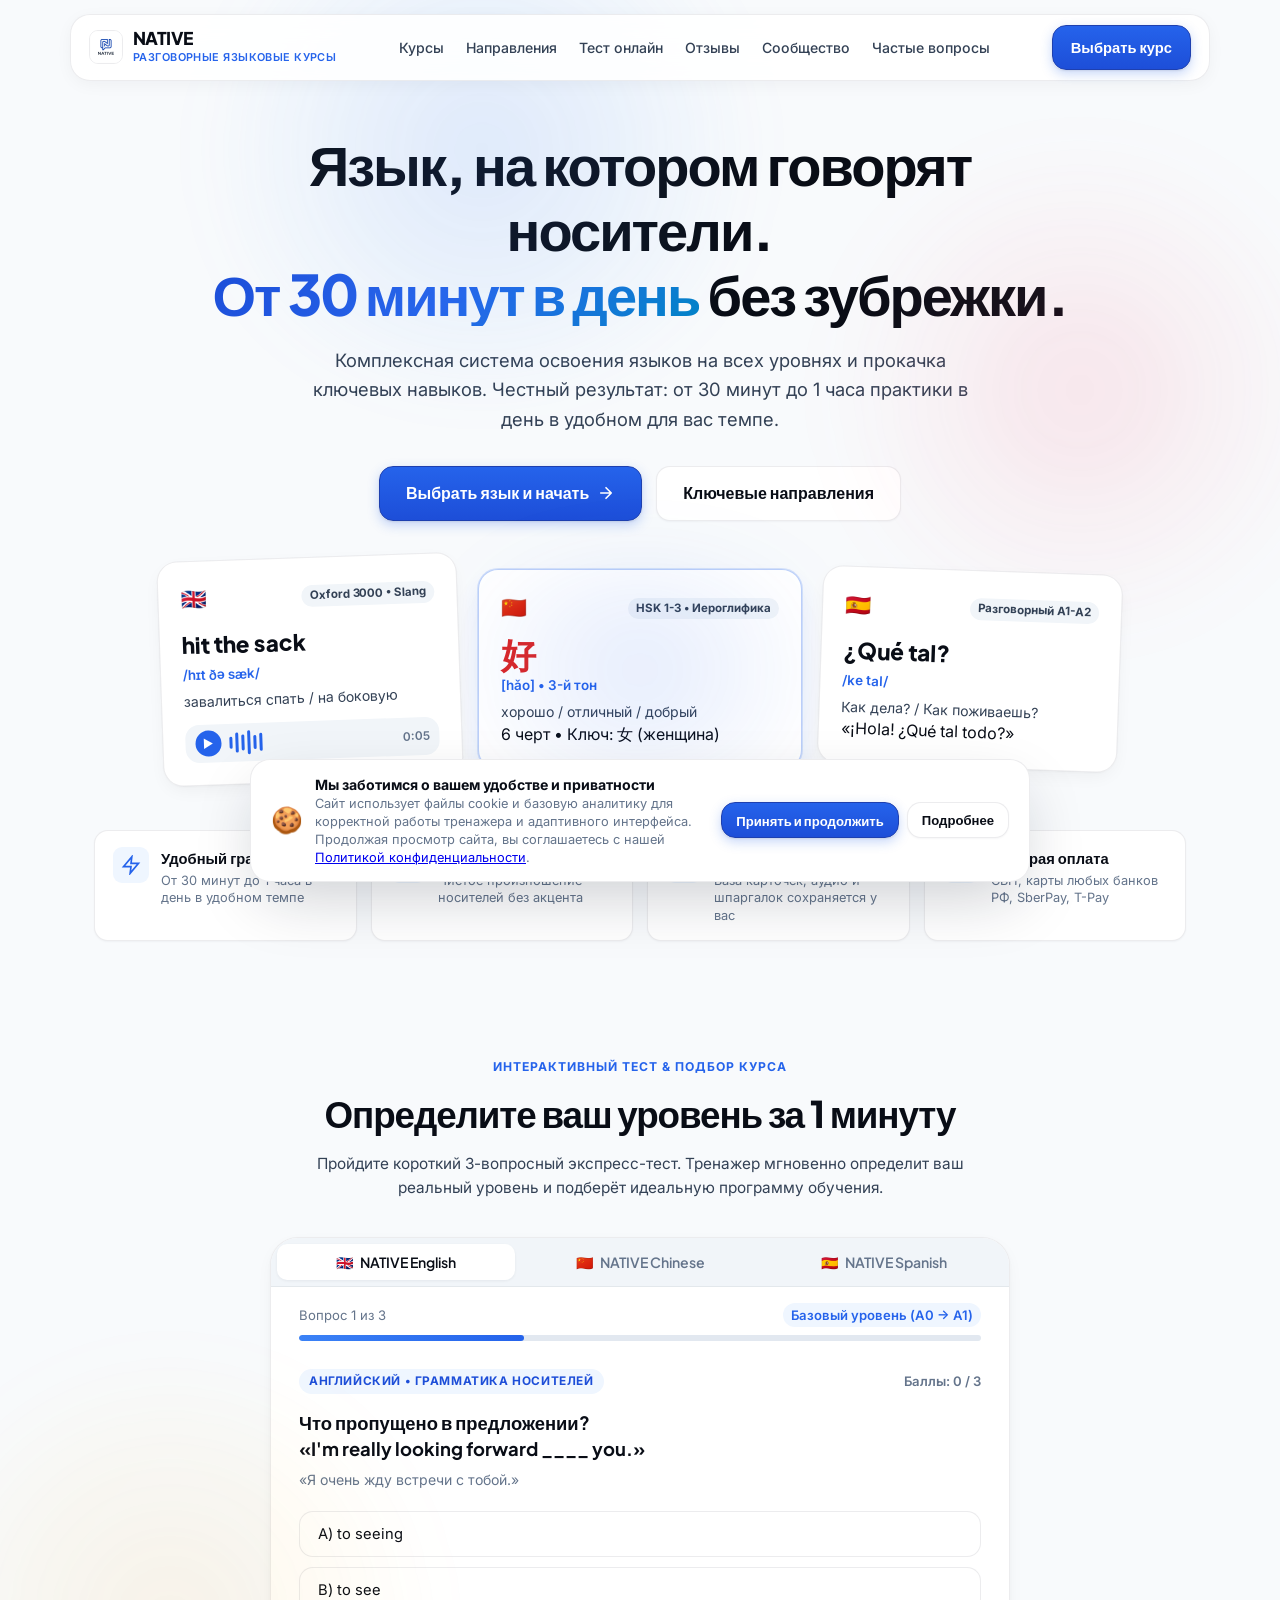
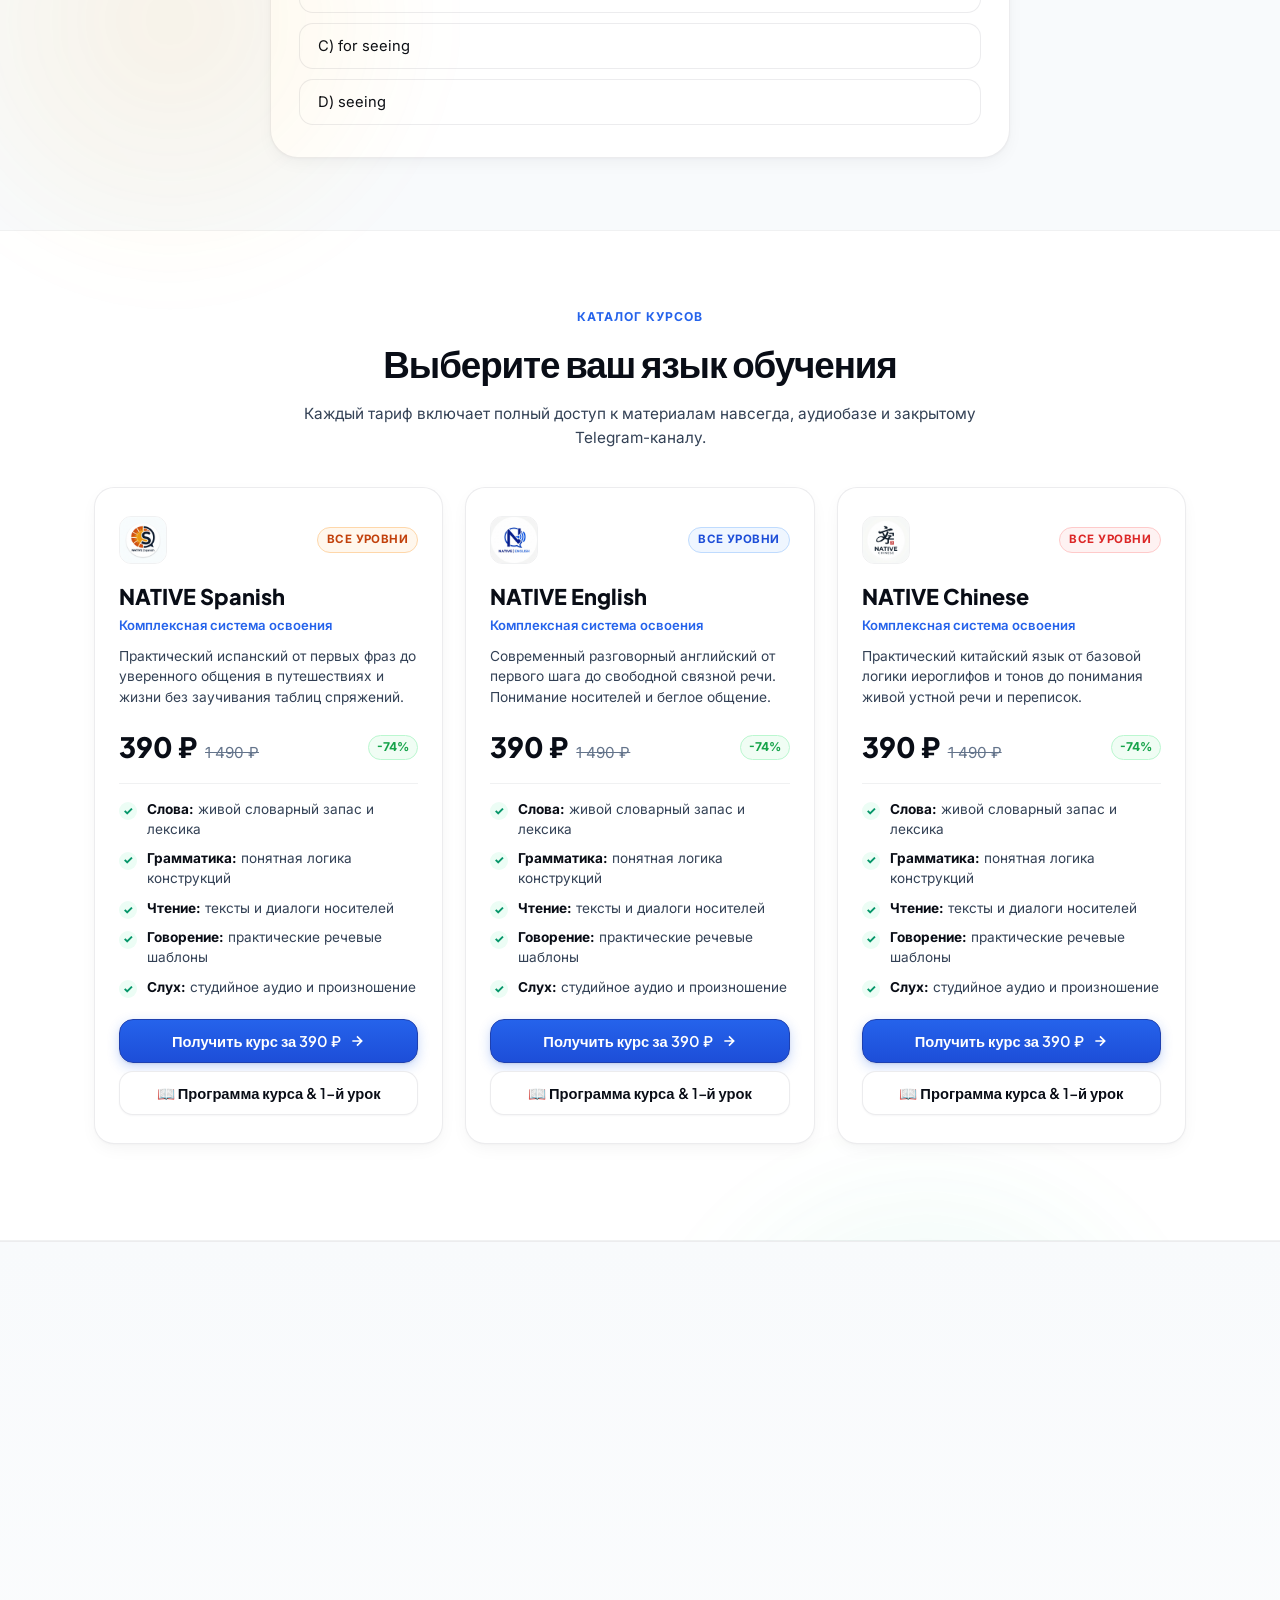
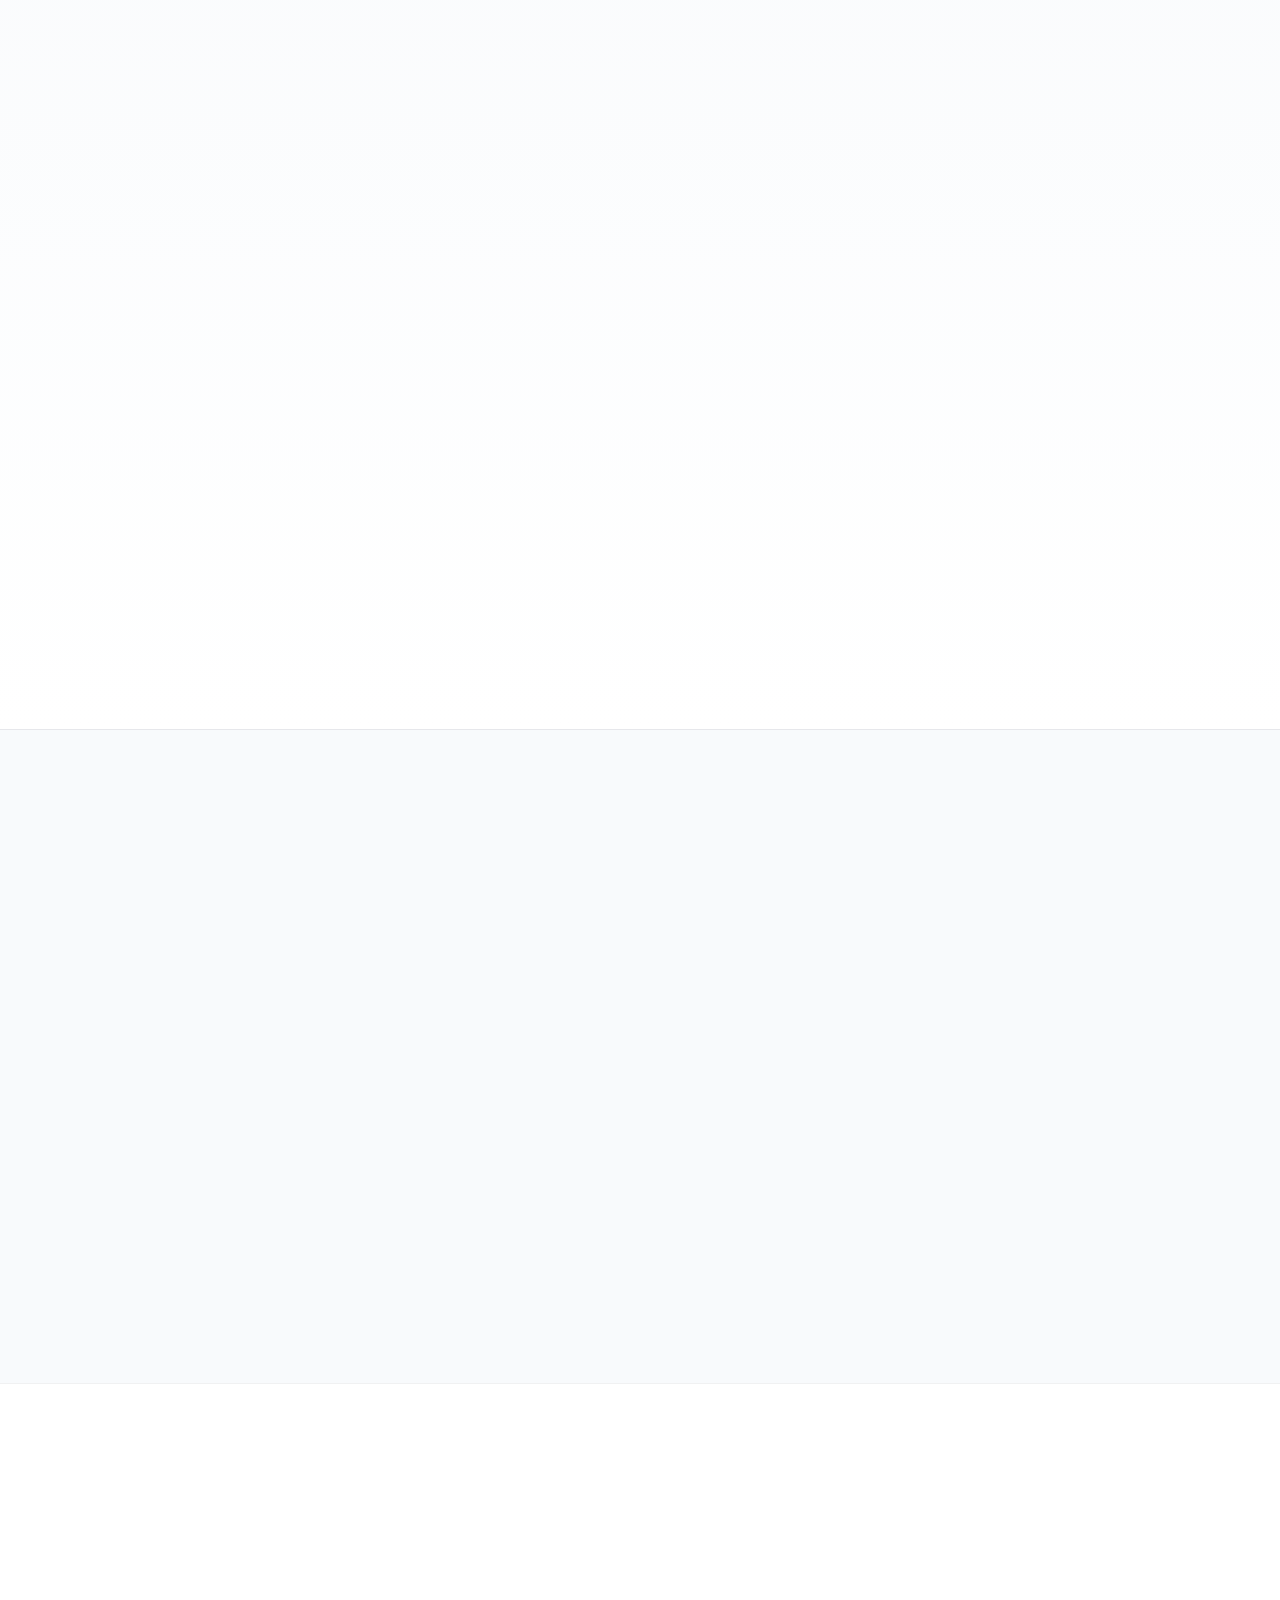
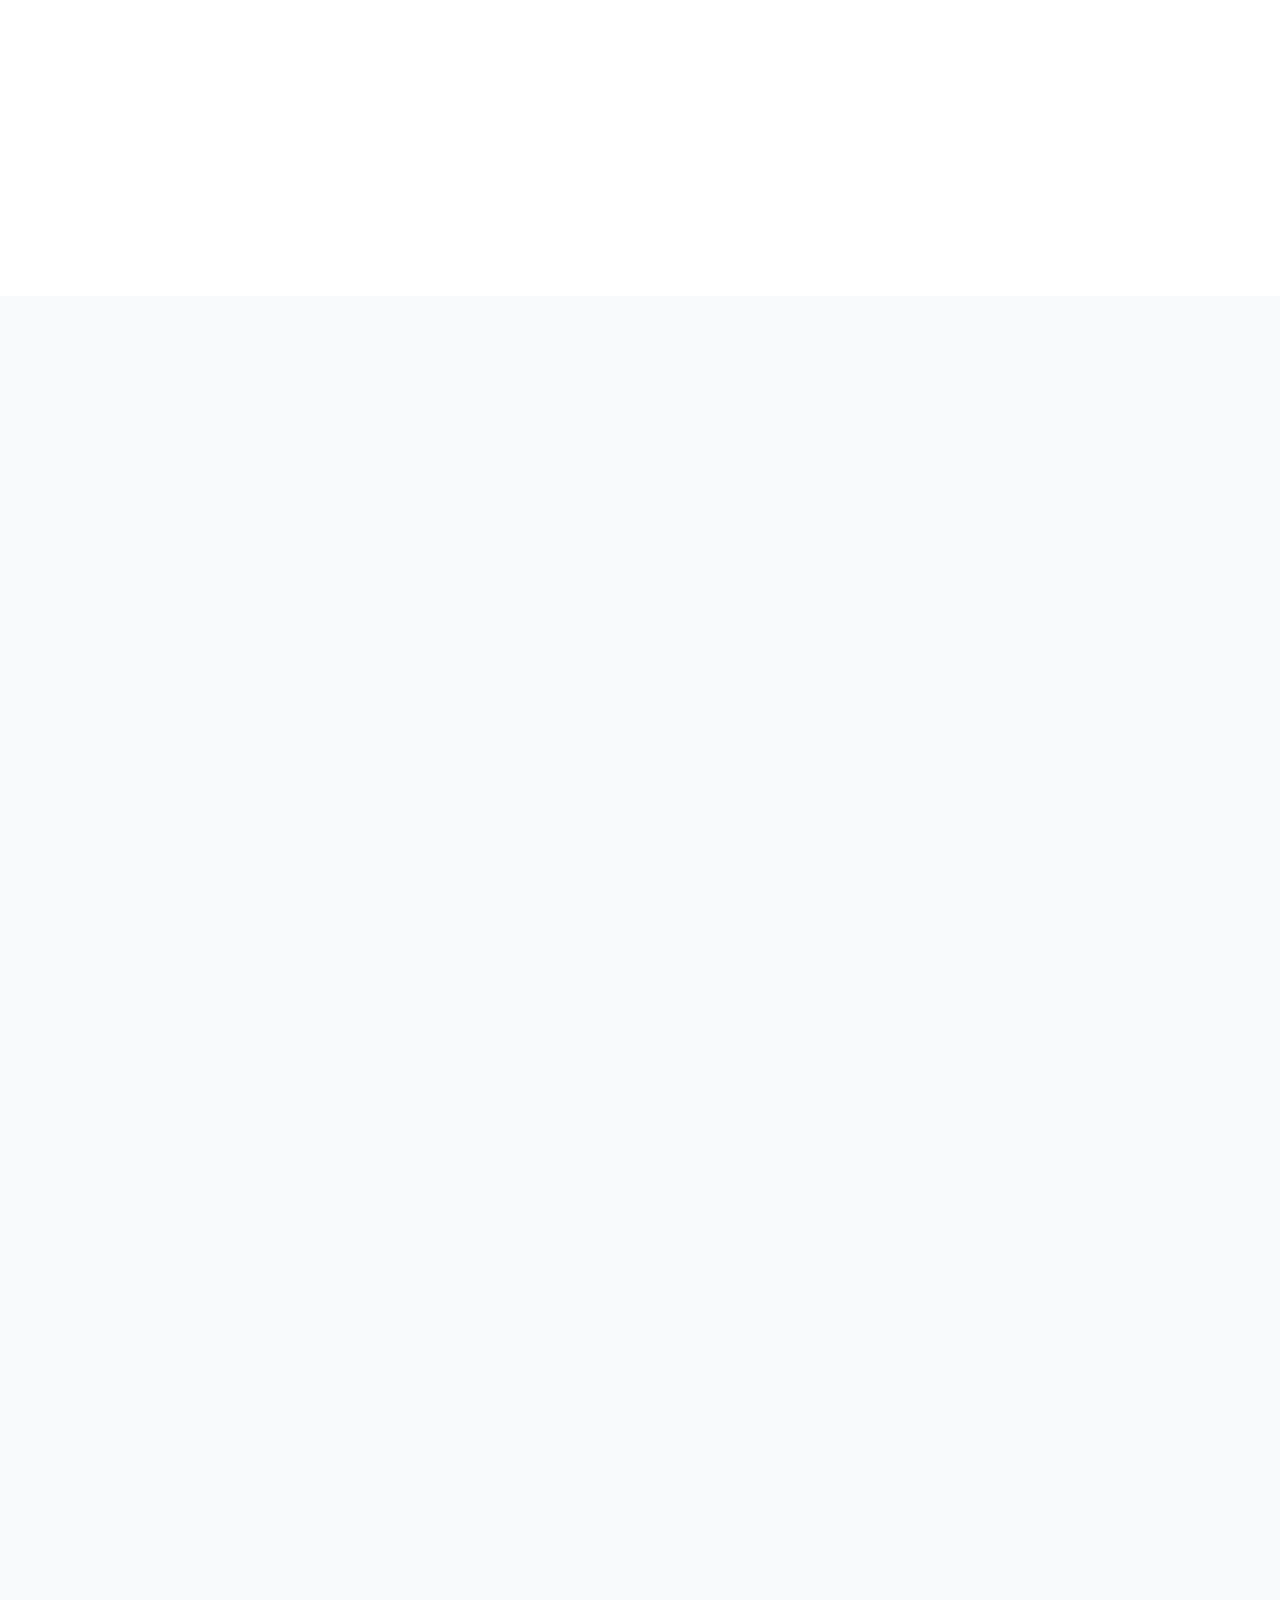
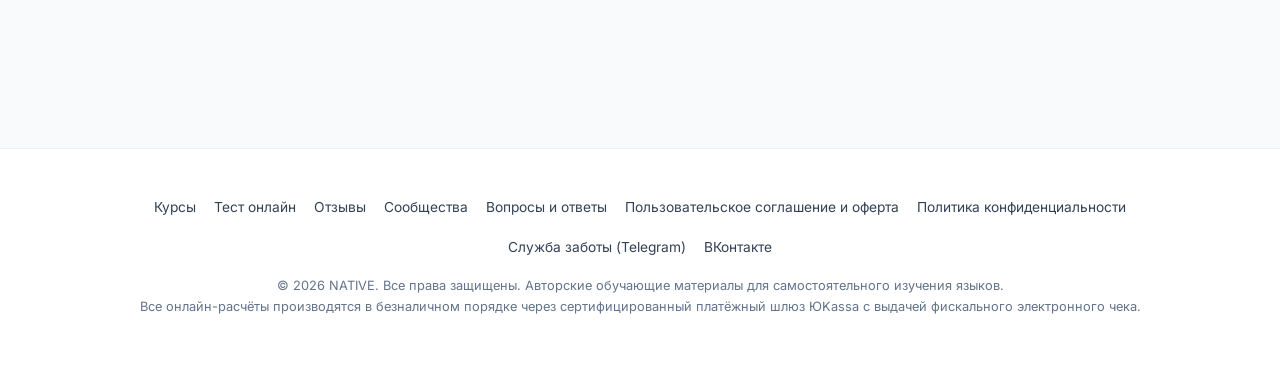
==== commit 3970f282: "cleanup: remove 2 190+ metrics bar from hero section and clean meta tags" ====
--- a/index.html
+++ b/index.html
@@ -5,21 +5,21 @@
   <meta name="viewport" content="width=device-width, initial-scale=1.0">
   <meta http-equiv="X-Content-Type-Options" content="nosniff">
   <meta name="referrer" content="strict-origin-when-cross-origin">
-  <title>NATIVE Edu — База разговорных курсов и карточек</title>
-  <meta name="description" content="Разговорный английский, китайский HSK 1-3 и испанский с нуля за 15 минут в день. База из 2 190+ проверенных карточек, тесты на слух и аудио от носителей языка.">
+  <title>NATIVE — Разговорные языковые курсы и базы практики</title>
+  <meta name="description" content="Разговорный английский, китайский HSK и испанский с нуля от 30 минут в день. Комплексная система освоения, тесты на слух и аудио от носителей языка.">
   <meta name="keywords" content="английский язык, китайский язык HSK, испанский для начинающих, карточки слов, аудио тесты, сленг носителей">
   
   <!-- Open Graph & Social Meta (SEO Pro Max) -->
   <meta property="og:type" content="website">
-  <meta property="og:title" content="NATIVE Edu — Языковые курсы и база карточек от носителей">
-  <meta property="og:description" content="Разговорный английский, китайский HSK 1-3 и испанский за 15 минут в день. 2 190+ карточек, аудио от носителей. Бессрочный доступ от 290 ₽ навсегда.">
+  <meta property="og:title" content="NATIVE — Языковые курсы и база практики от носителей">
+  <meta property="og:description" content="Разговорный английский, китайский HSK и испанский от 30 минут в день. Комплексная система освоения, аудио от носителей. Бессрочный доступ от 290 ₽ навсегда.">
   <meta property="og:image" content="assets/branding/logo_master.jpg">
   <meta property="og:locale" content="ru_RU">
   
   <!-- Twitter Card -->
   <meta name="twitter:card" content="summary_large_image">
-  <meta name="twitter:title" content="NATIVE Edu — Языковые базы и аудио-тренажер">
-  <meta name="twitter:description" content="Изучение английского, китайского и испанского без зубрежки за 15 минут в день. От 290 ₽ навсегда.">
+  <meta name="twitter:title" content="NATIVE — Языковые базы и аудио-тренажер">
+  <meta name="twitter:description" content="Изучение английского, китайского и испанского без зубрежки от 30 минут в день. От 290 ₽ навсегда.">
   <meta name="twitter:image" content="assets/branding/logo_master.jpg">
   
   <link rel="canonical" href="https://mysterio3-8.github.io/LangNative/">
@@ -207,24 +207,6 @@
         </a>
       </div>
 
-      <!-- Real Verified Metrics & Facts (Zero Fake Data) -->
-      <div class="verified-metrics">
-        <div class="metric-badge">
-          <svg width="16" height="16" viewBox="0 0 24 24" fill="none" stroke="currentColor" stroke-width="2.5"><path d="M12 22s8-4 8-10V5l-8-3-8 3v7c0 6 8 10 8 10z"/></svg>
-          <span>2 190+ карточек и слов</span>
-        </div>
-        <span class="metric-sep">•</span>
-        <div class="metric-badge">
-          <svg width="16" height="16" viewBox="0 0 24 24" fill="none" stroke="currentColor" stroke-width="2.5"><circle cx="12" cy="12" r="10"/><polyline points="12 6 12 12 16 14"/></svg>
-          <span>От старта до свободного владения</span>
-        </div>
-        <span class="metric-sep">•</span>
-        <div class="metric-badge">
-          <svg width="16" height="16" viewBox="0 0 24 24" fill="none" stroke="currentColor" stroke-width="2.5"><path d="M17 21v-2a4 4 0 0 0-4-4H5a4 4 0 0 0-4 4v2"/><circle cx="9" cy="7" r="4"/><path d="M23 21v-2a4 4 0 0 0-3-3.87"/><path d="M16 3.13a4 4 0 0 1 0 7.75"/></svg>
-          <span>Слова • Грамматика • Чтение • Речь • Слух</span>
-        </div>
-      </div>
-
       <!-- Interactive Hero Visual Showcase (Real Lesson Card Previews) -->
       <div class="hero-showcase">
         <div class="showcase-glow"></div>
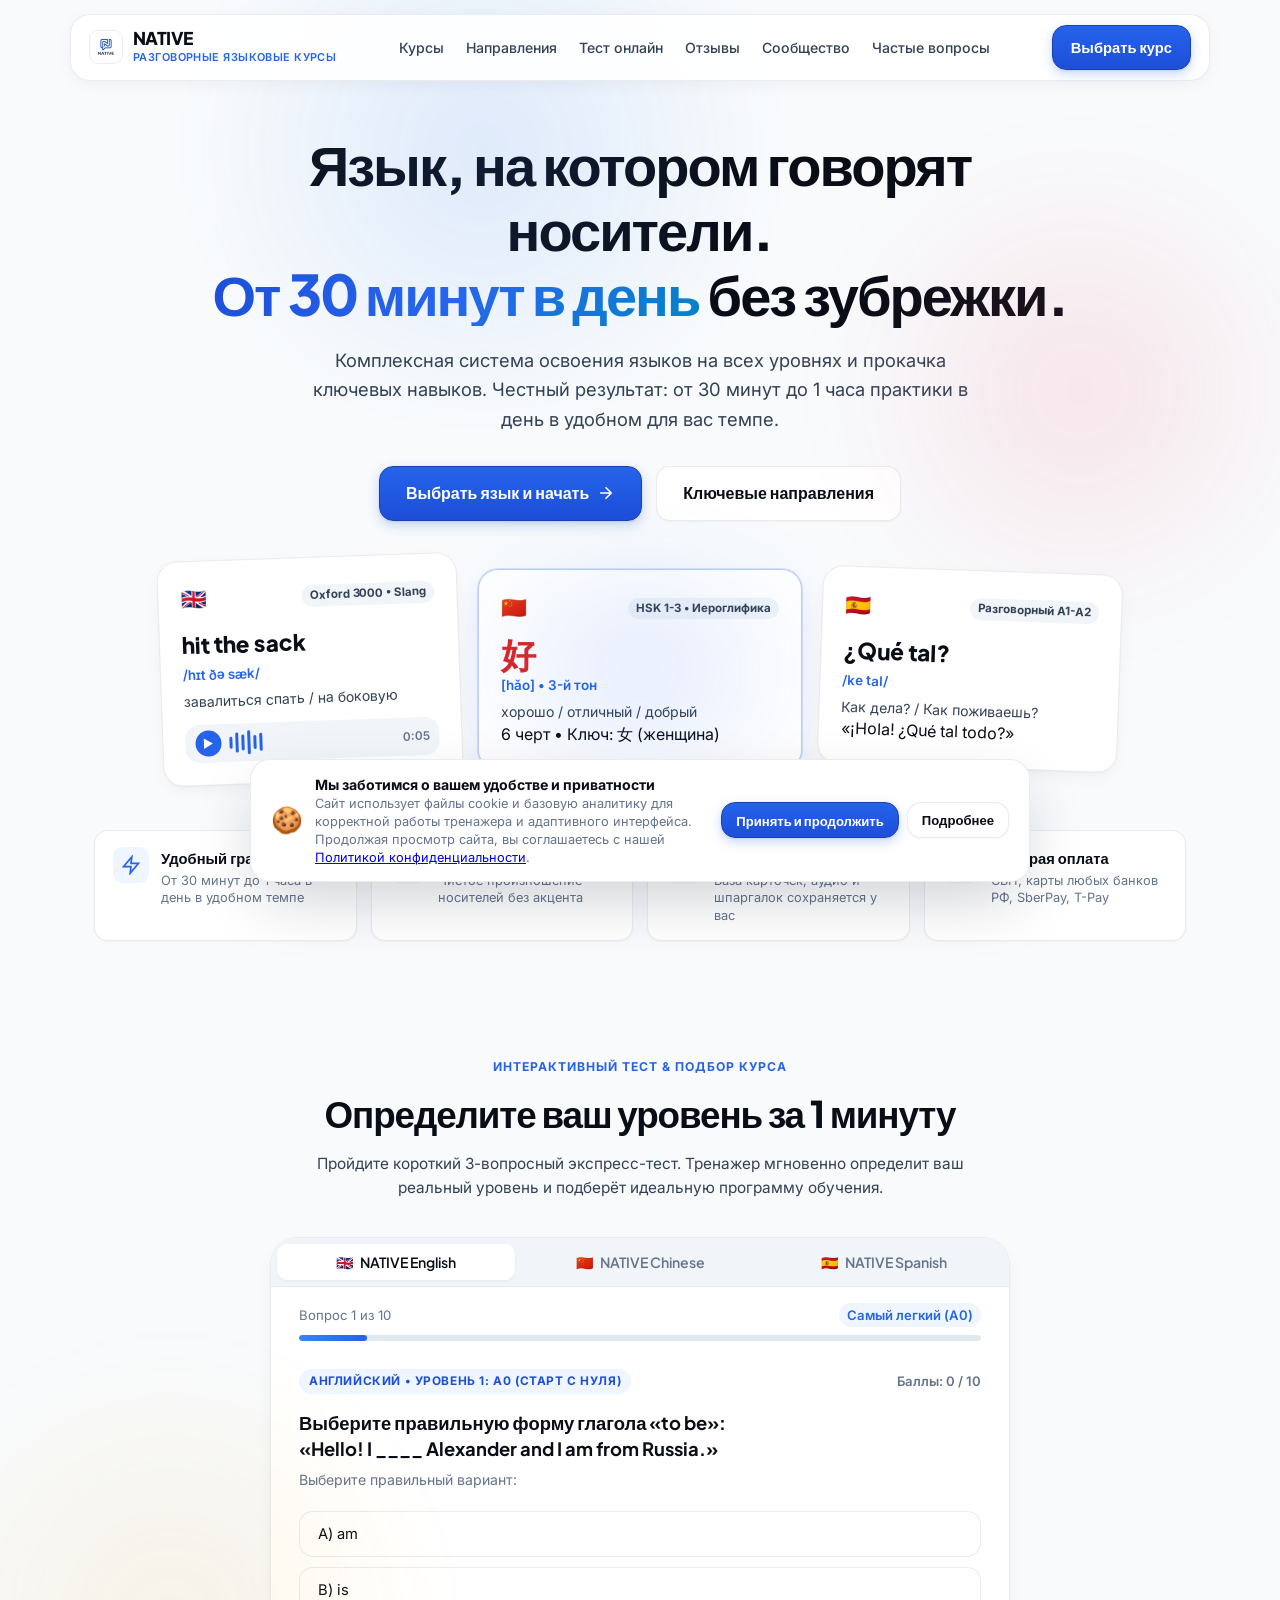
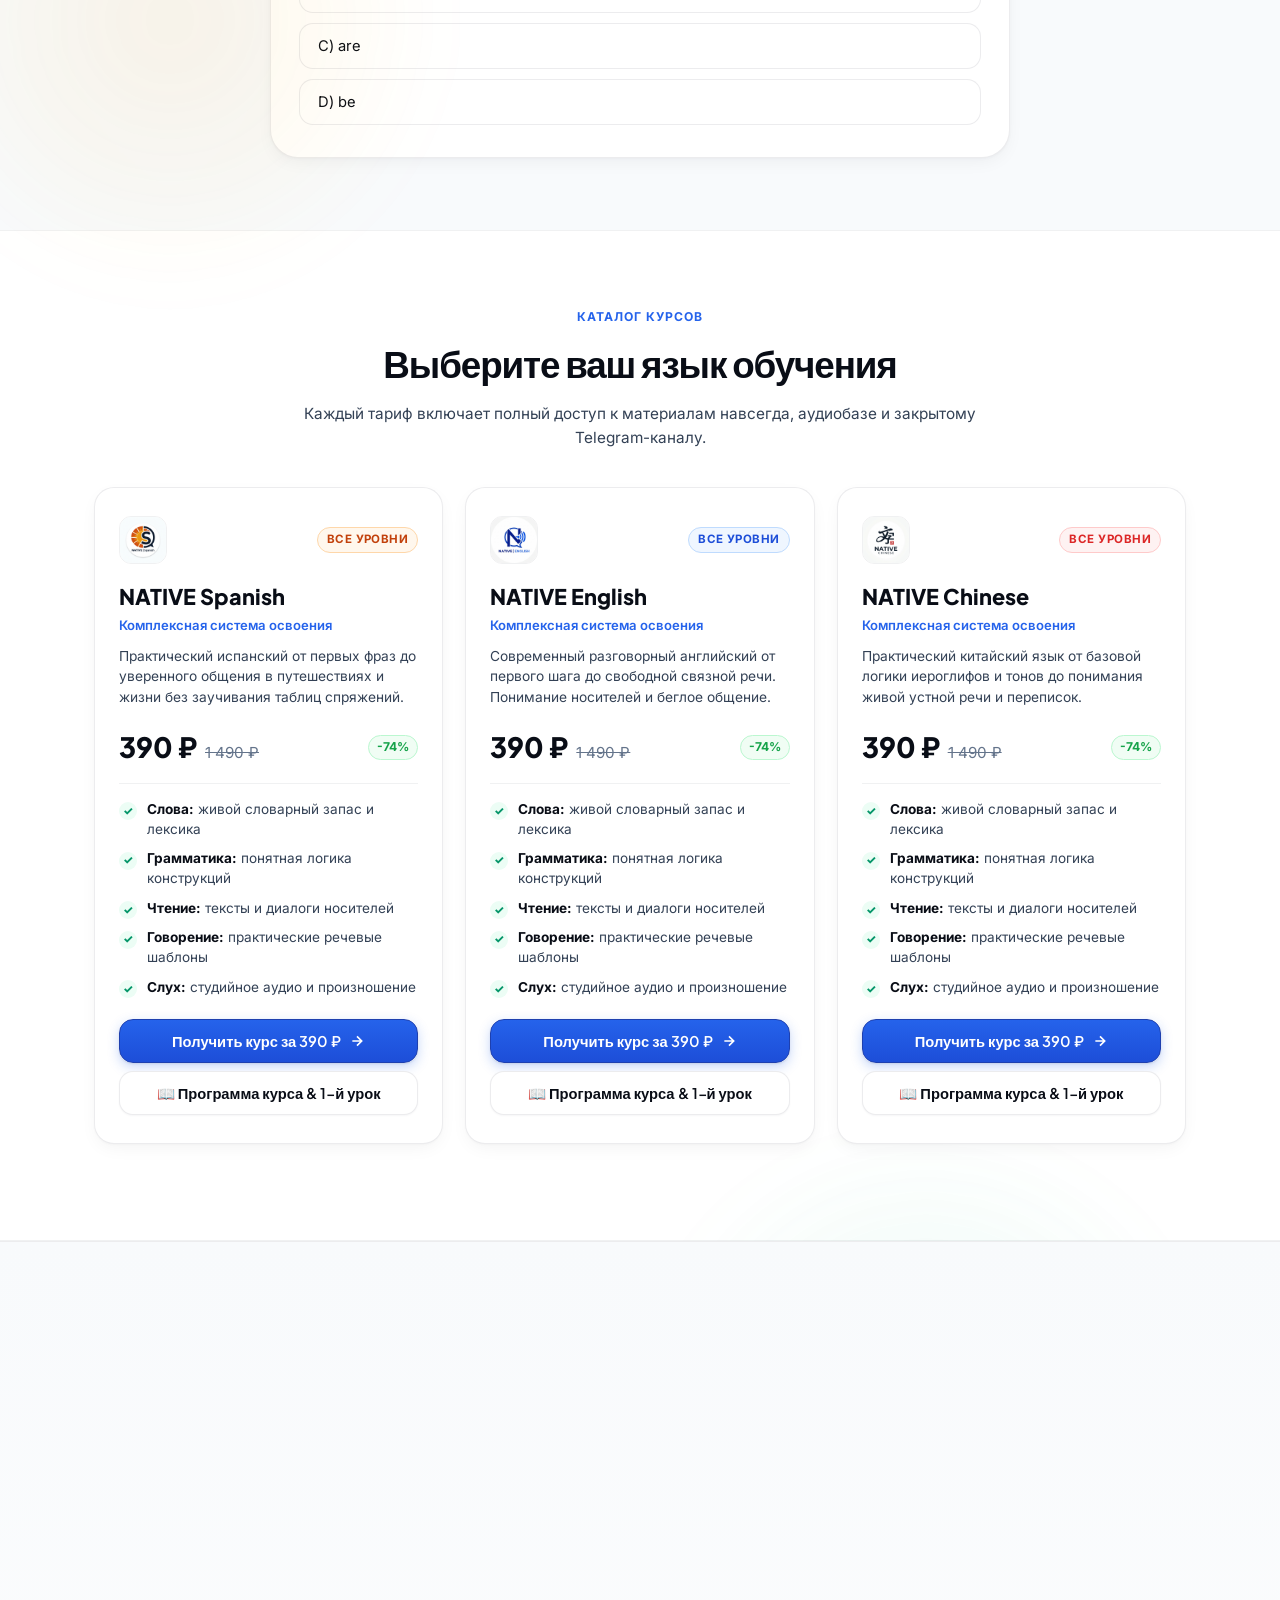
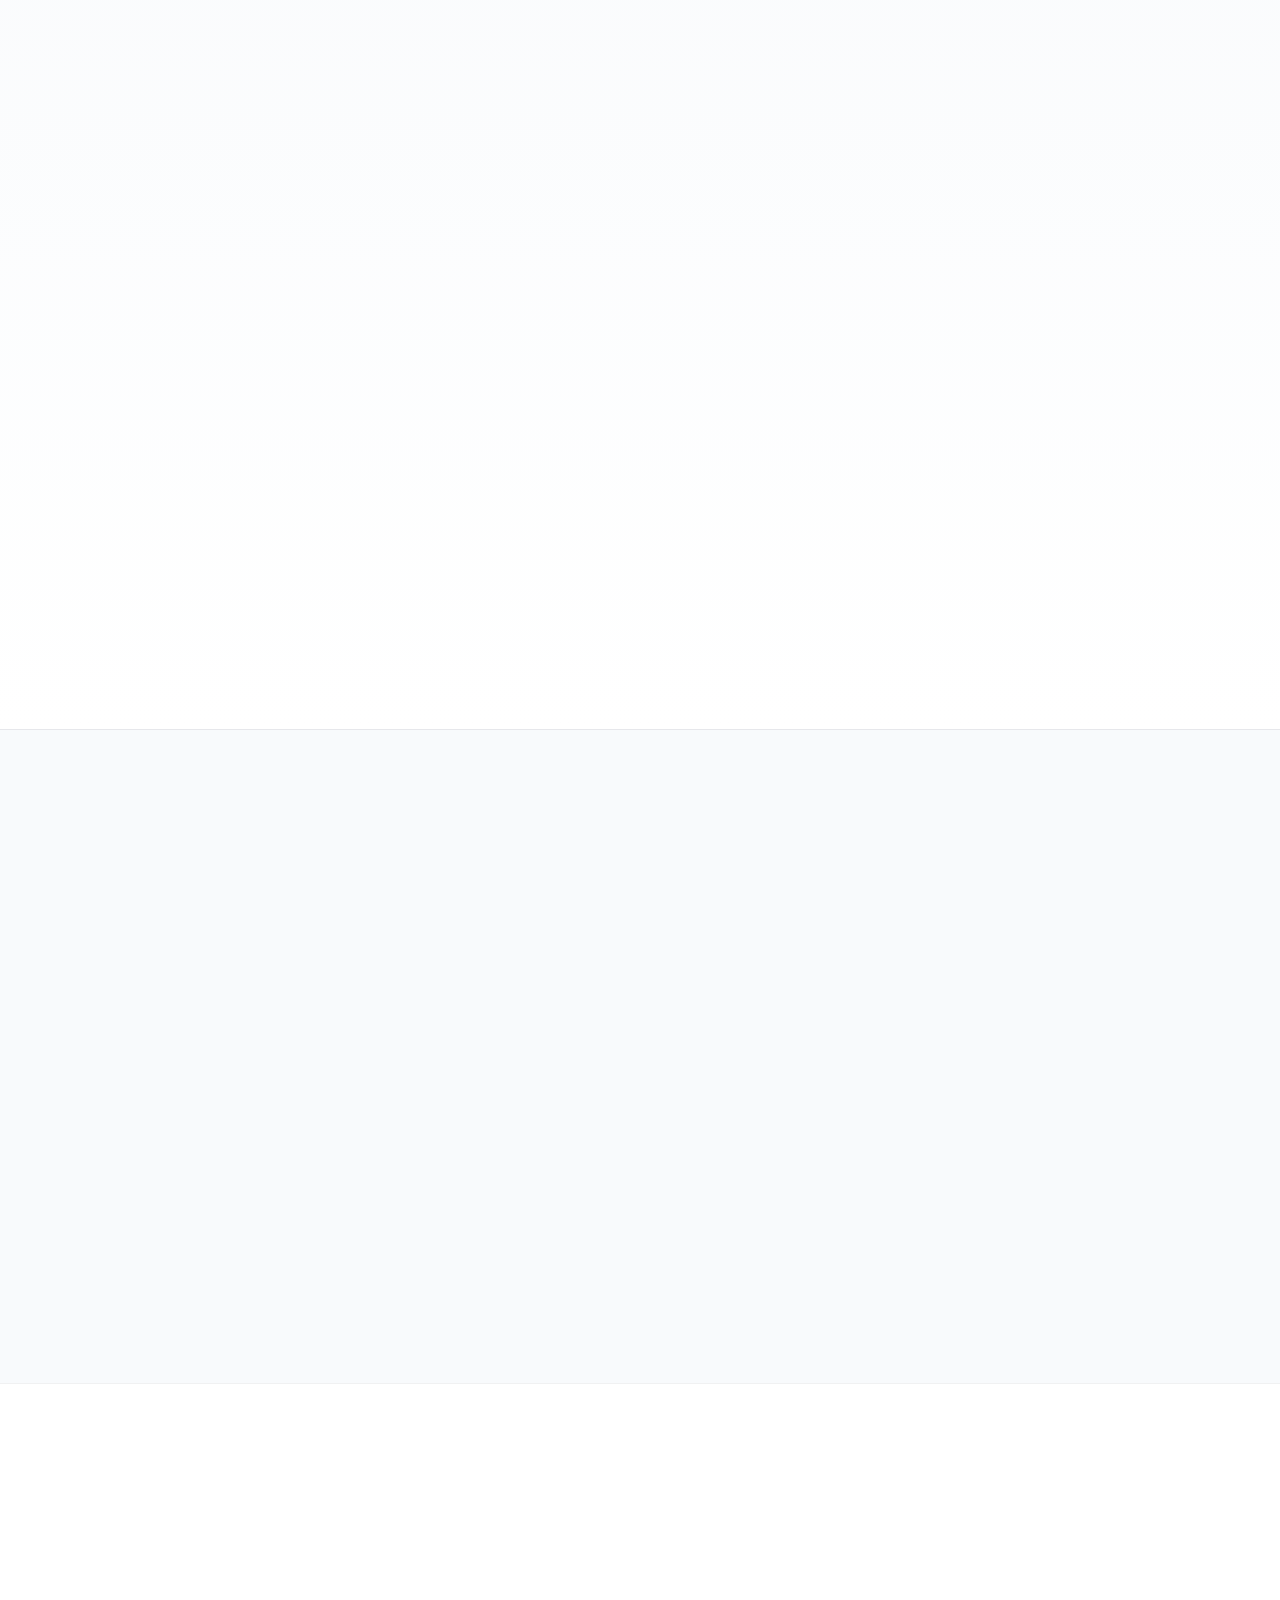
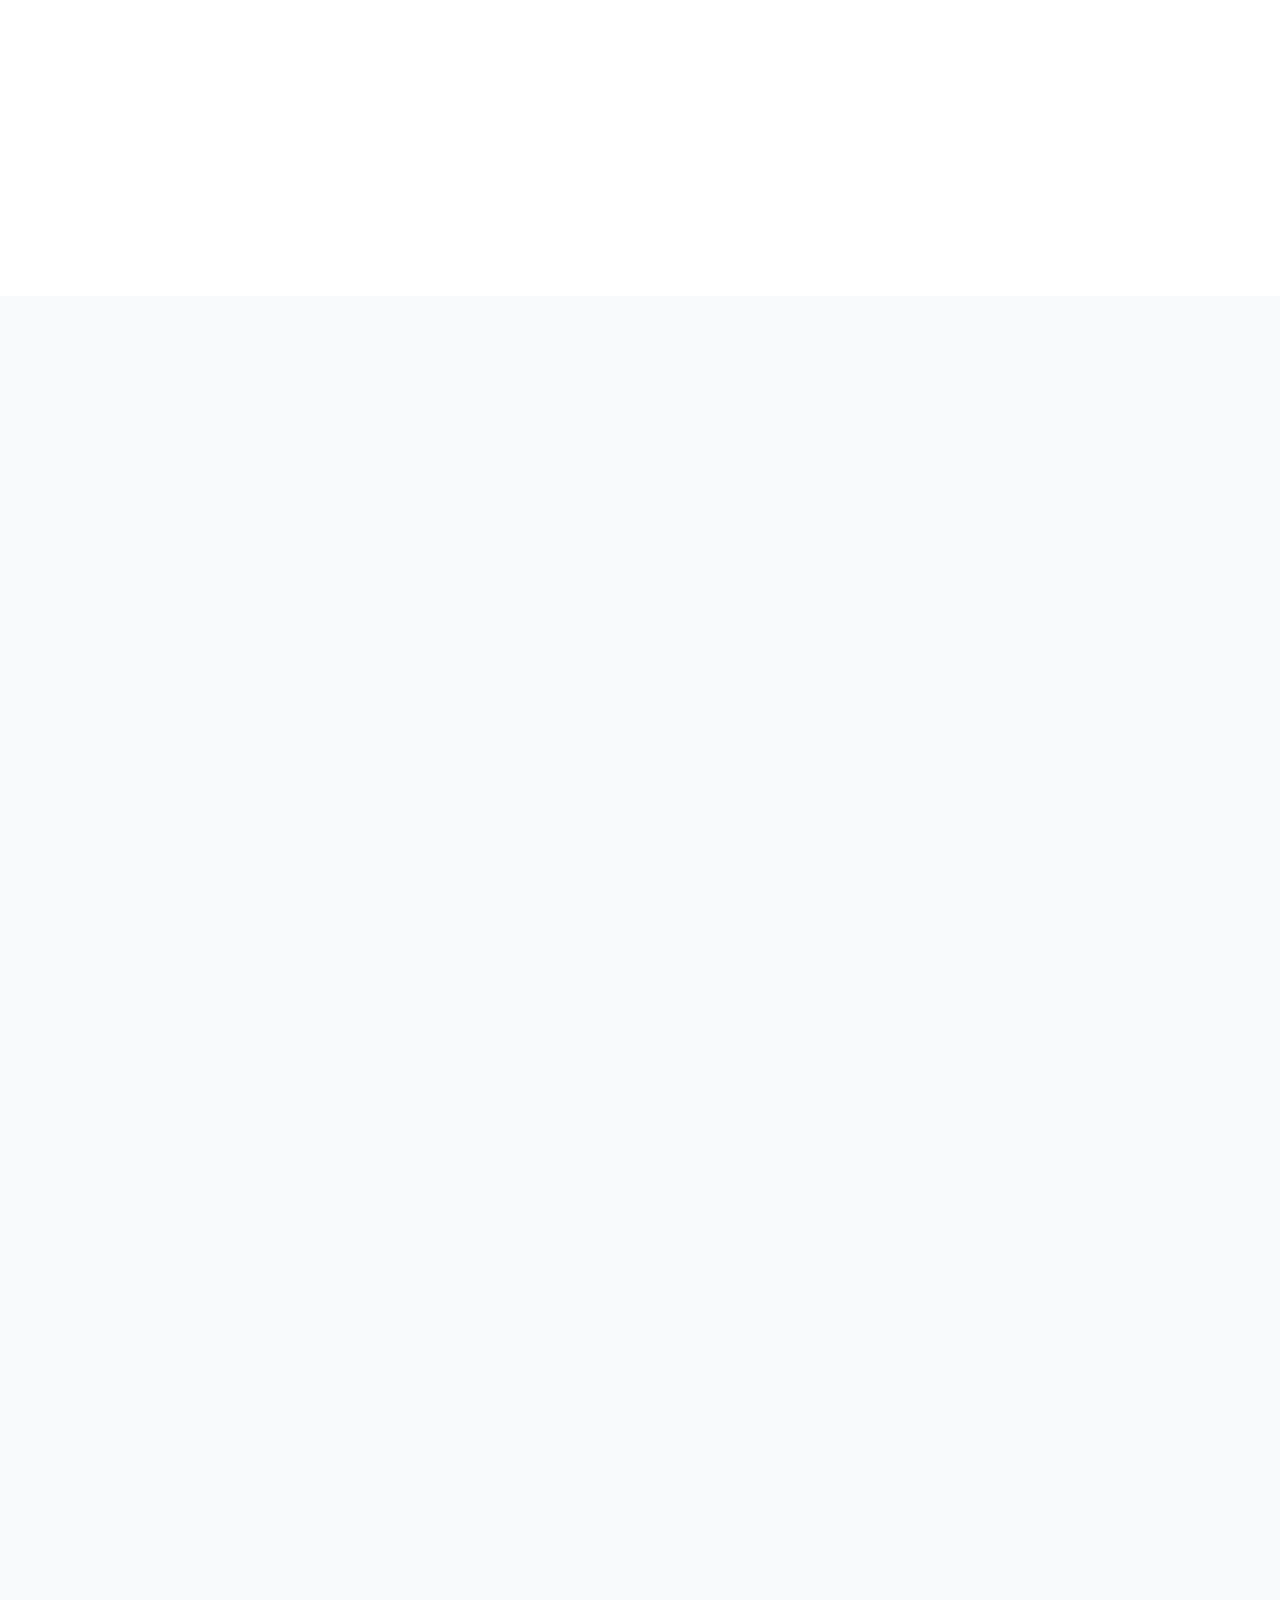
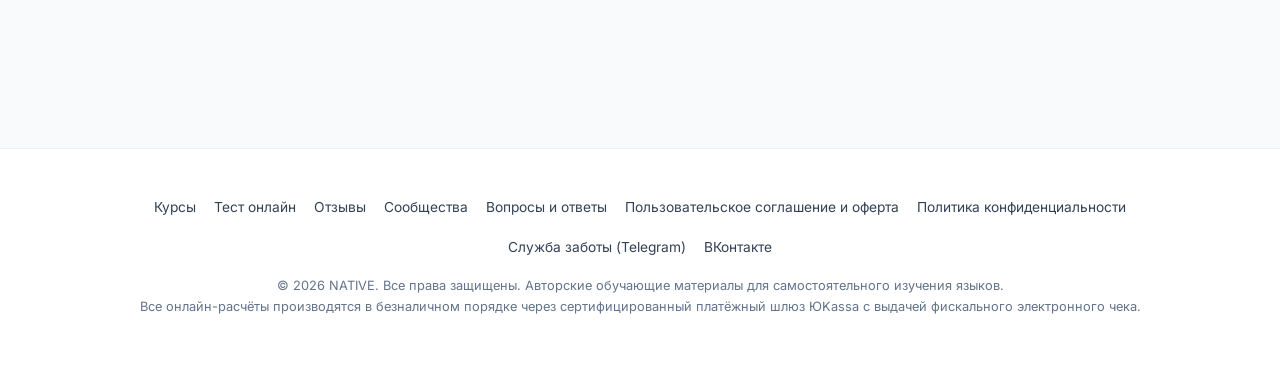
==== commit 61ff0157: "feat: 10-question progressive diagnostic test from easiest A0 to hardest C1/HSK5" ====
--- a/index.html
+++ b/index.html
@@ -333,19 +333,19 @@
         <!-- Progress Bar & Stepper -->
         <div class="demo-progress-bar-wrap">
           <div class="demo-progress-info">
-            <span id="demo-step-label">Вопрос 1 из 3</span>
-            <span id="demo-difficulty-label" class="demo-difficulty-badge">Базовый уровень (A1)</span>
+            <span id="demo-step-label">Вопрос 1 из 10</span>
+            <span id="demo-difficulty-label" class="demo-difficulty-badge">Самый легкий (A0)</span>
           </div>
           <div class="demo-progress-track">
-            <div id="demo-progress-fill" class="demo-progress-fill" style="width: 33%;"></div>
+            <div id="demo-progress-fill" class="demo-progress-fill" style="width: 10%;"></div>
           </div>
         </div>
 
         <div class="demo-body">
           <div id="demo-quiz-view">
             <div class="demo-meta">
-              <span id="demo-tag" class="demo-pill">Разговорная грамматика</span>
-              <div id="demo-score-chip" class="demo-score-chip">Баллы: 0 / 3</div>
+              <span id="demo-tag" class="demo-pill">Диагностика уровня</span>
+              <div id="demo-score-chip" class="demo-score-chip">Баллы: 0 / 10</div>
             </div>
 
             <div class="demo-question-card">
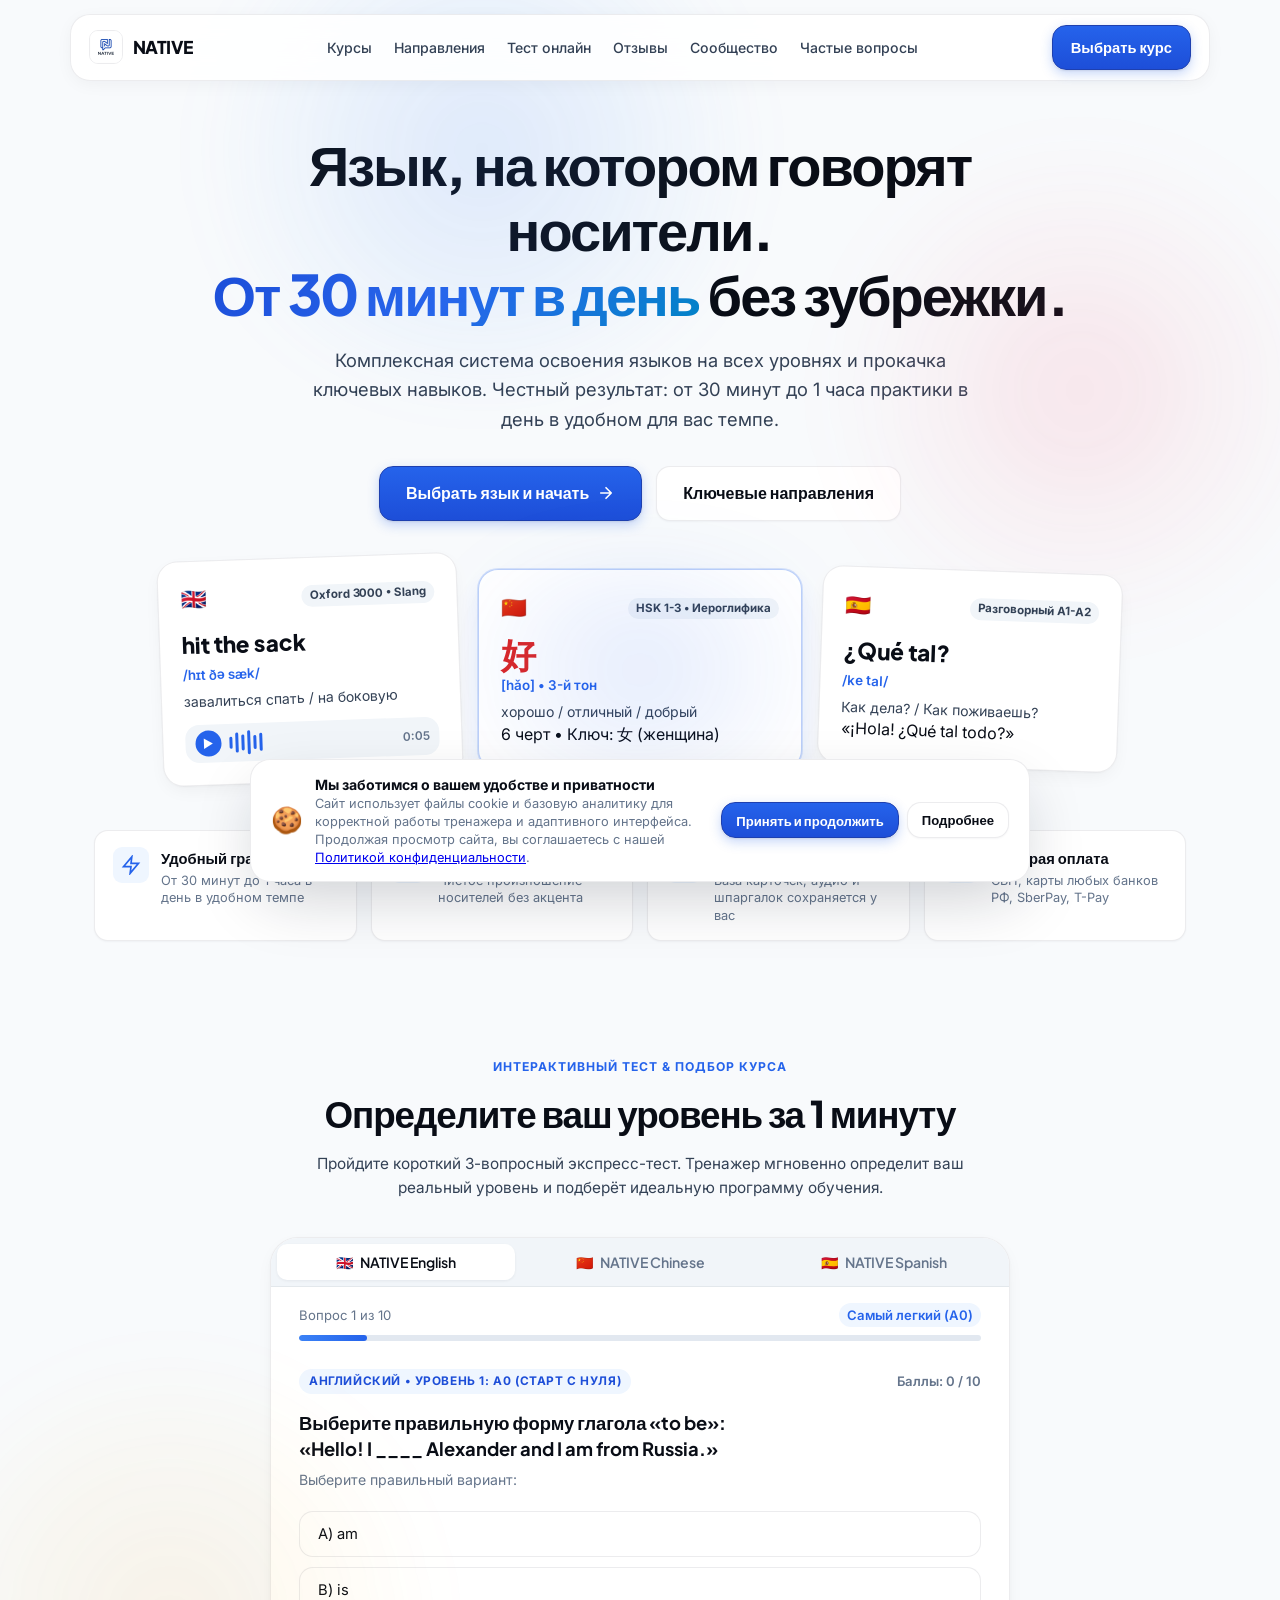
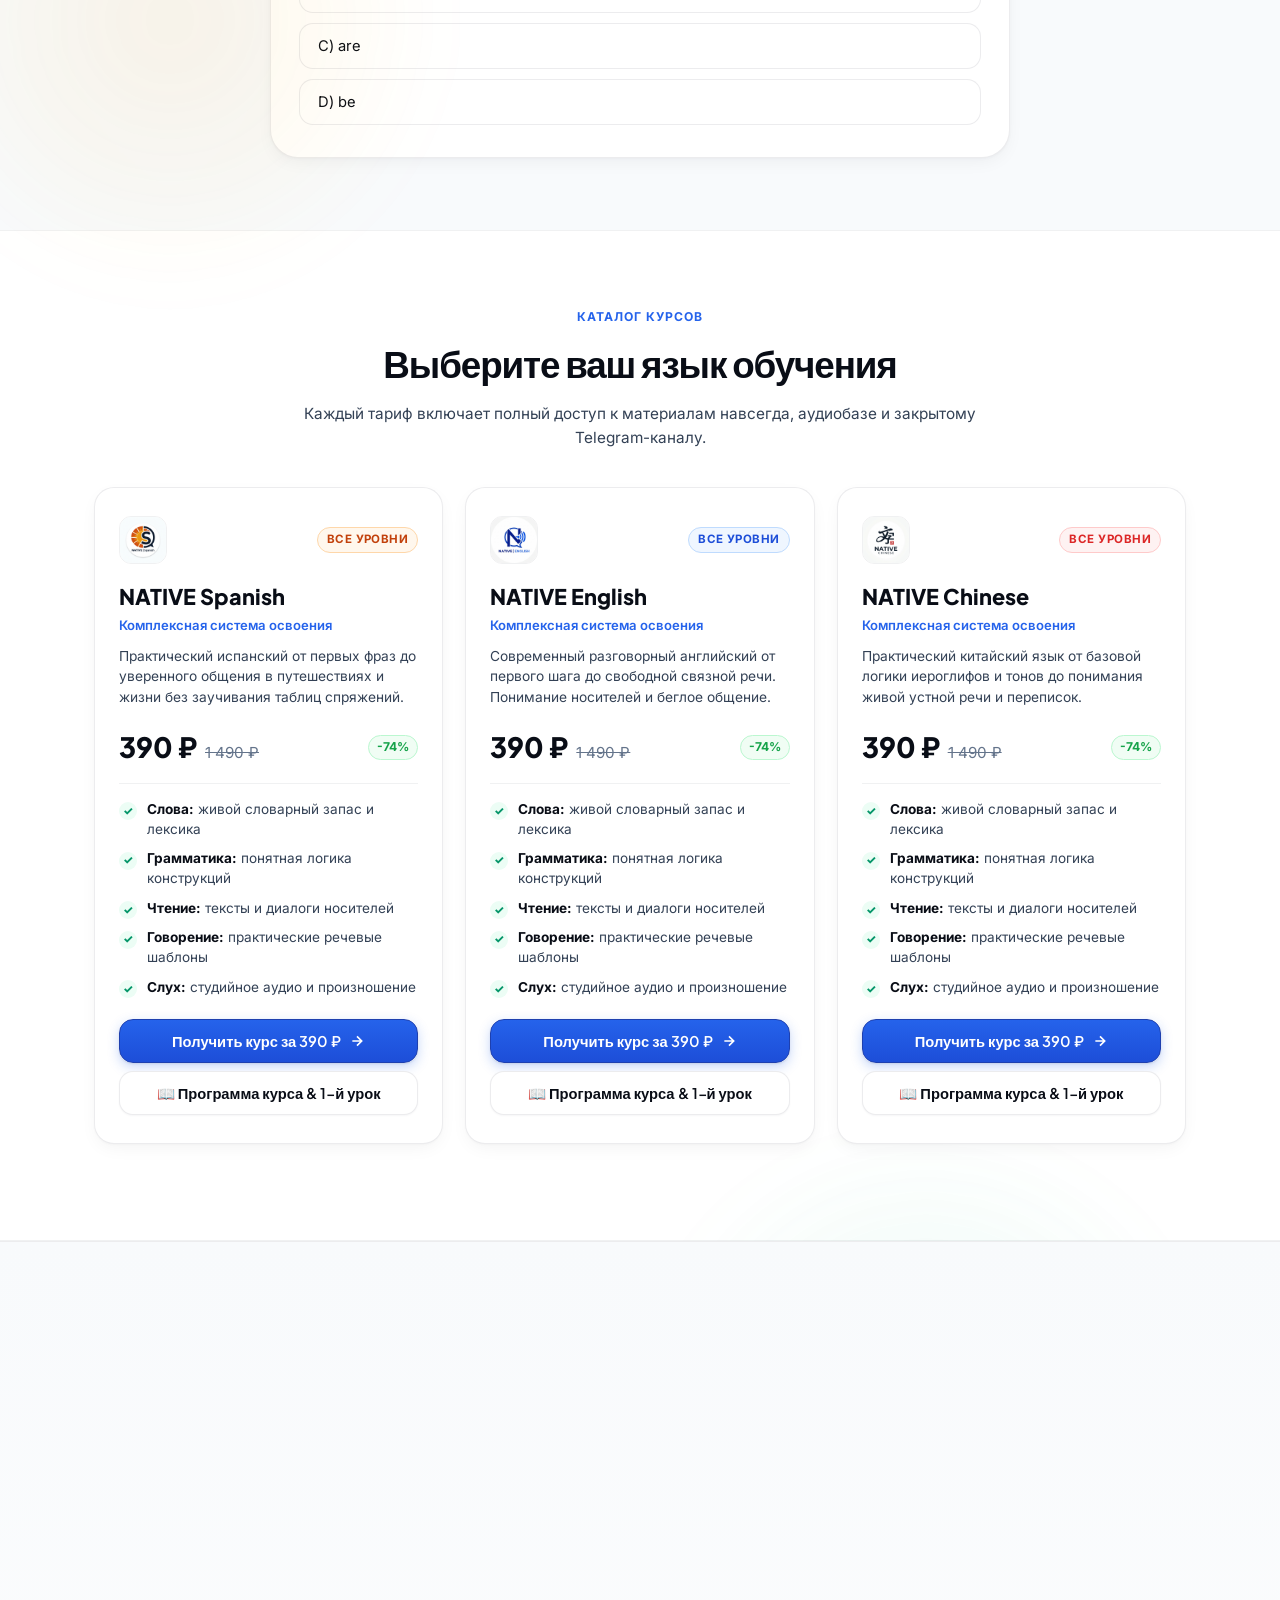
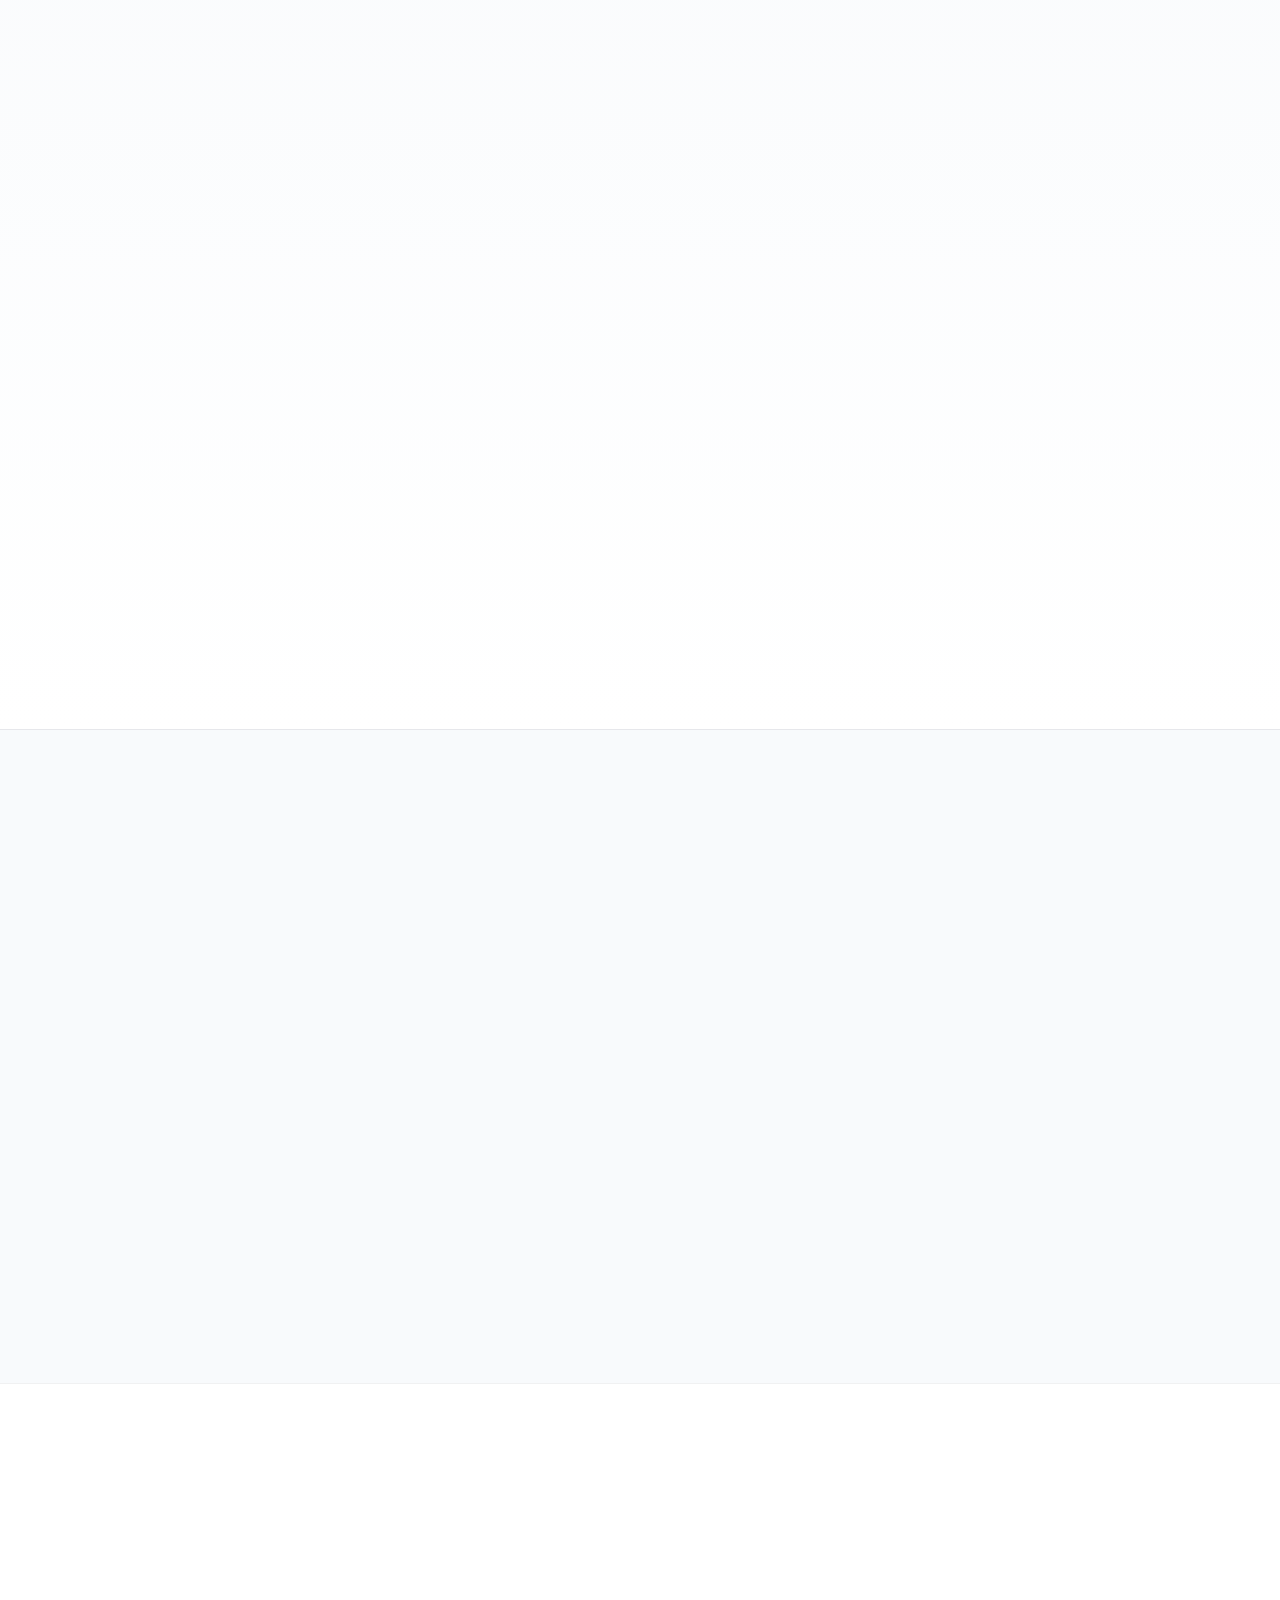
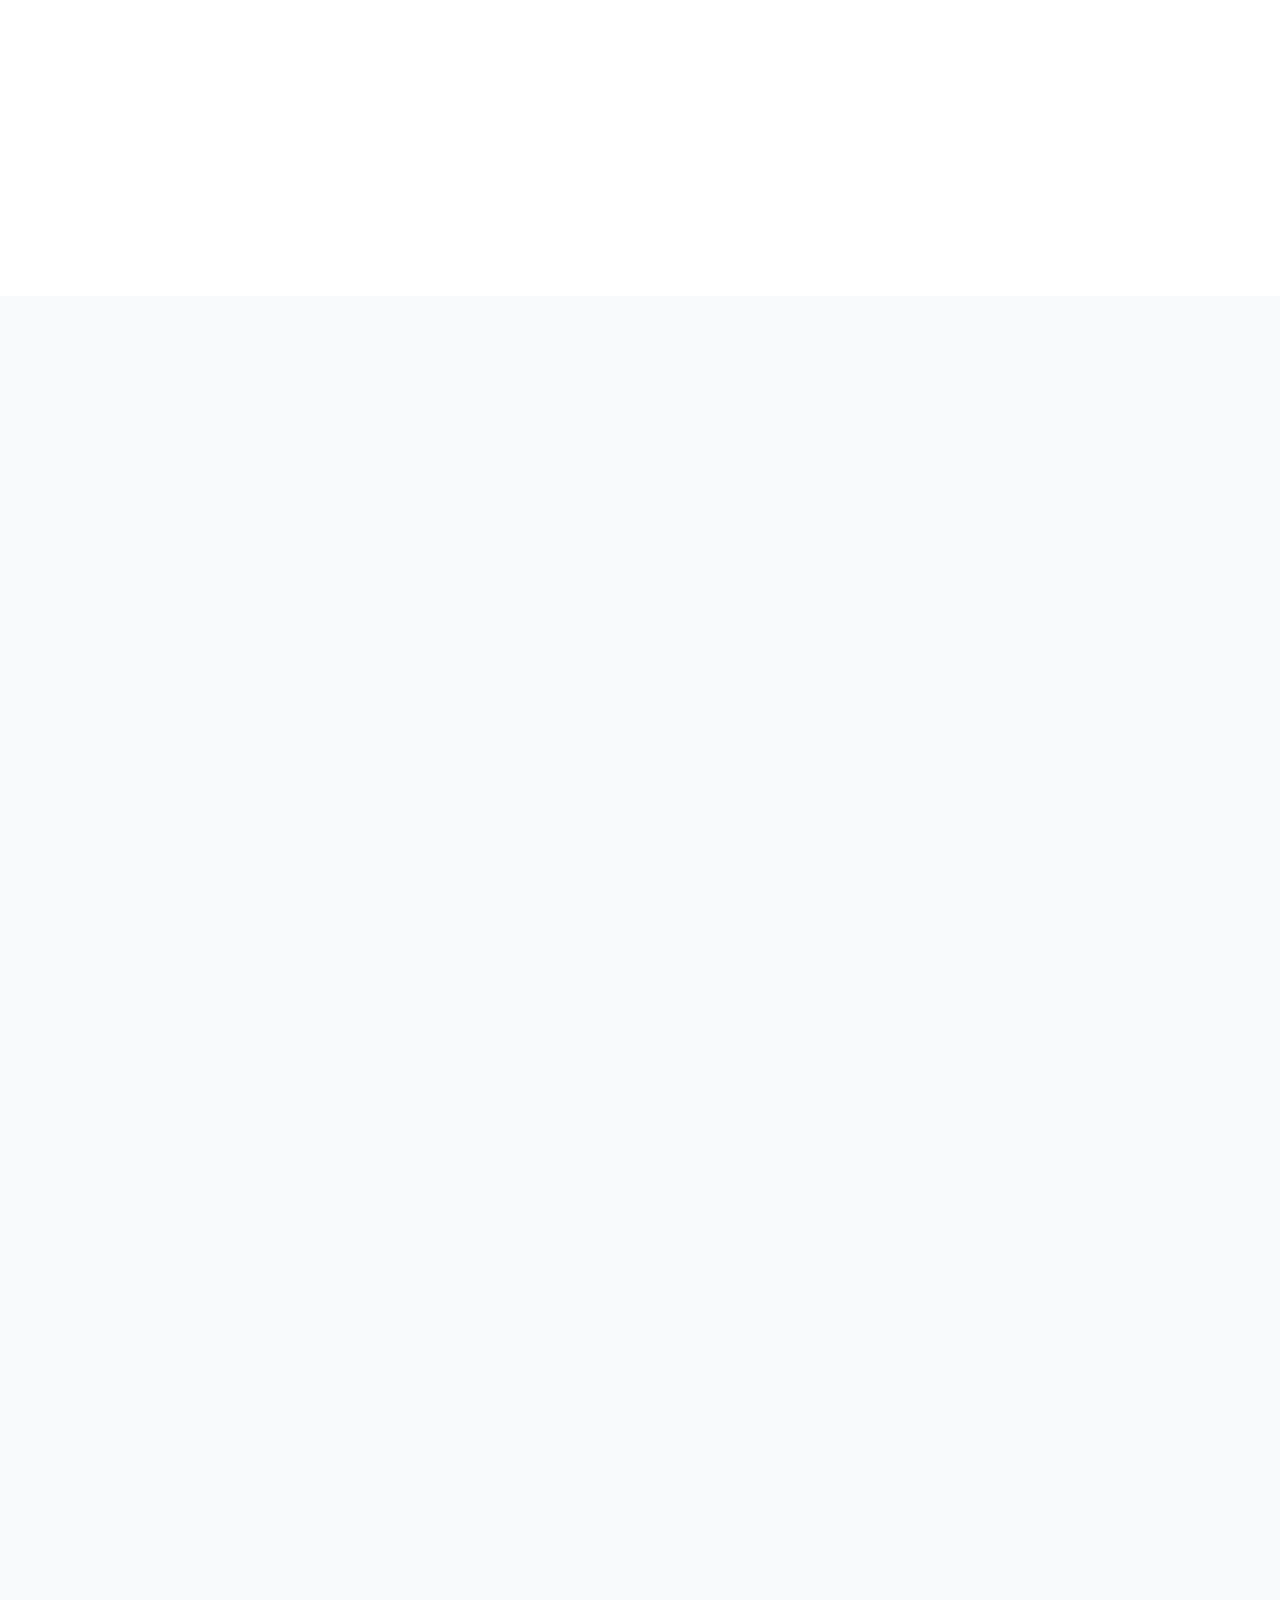
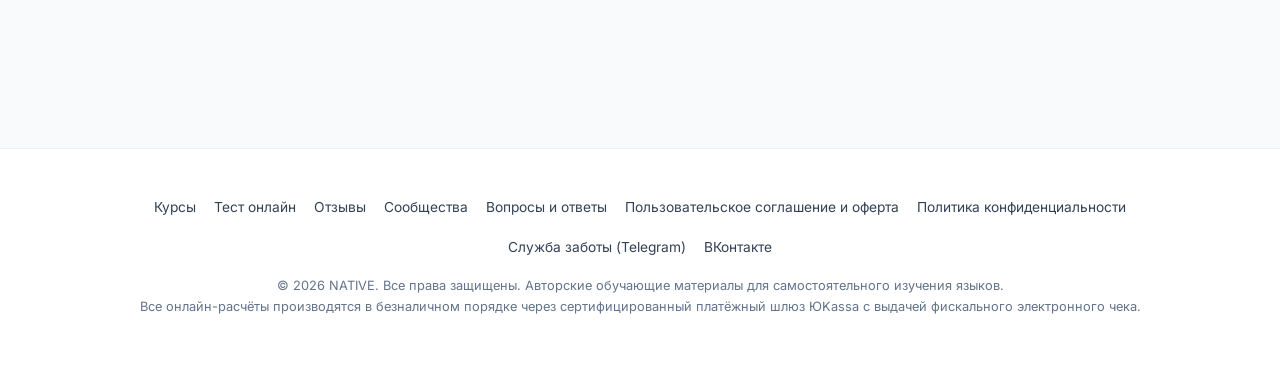
==== commit c551c97d: "cleanup: remove subtitle 'Разговорные языковые курсы' from logo brand" ====
--- a/index.html
+++ b/index.html
@@ -163,10 +163,7 @@
       <div class="header-inner">
         <a href="#" class="logo">
           <img src="assets/branding/logo_master.jpg" alt="NATIVE Logo" class="logo-symbol" width="34" height="34" fetchpriority="high">
-          <div class="logo-text-group">
-            <span class="logo-title">NATIVE</span>
-            <span class="logo-subtitle">Разговорные языковые курсы</span>
-          </div>
+          <span class="logo-title">NATIVE</span>
         </a>
 
         <nav class="nav-links">
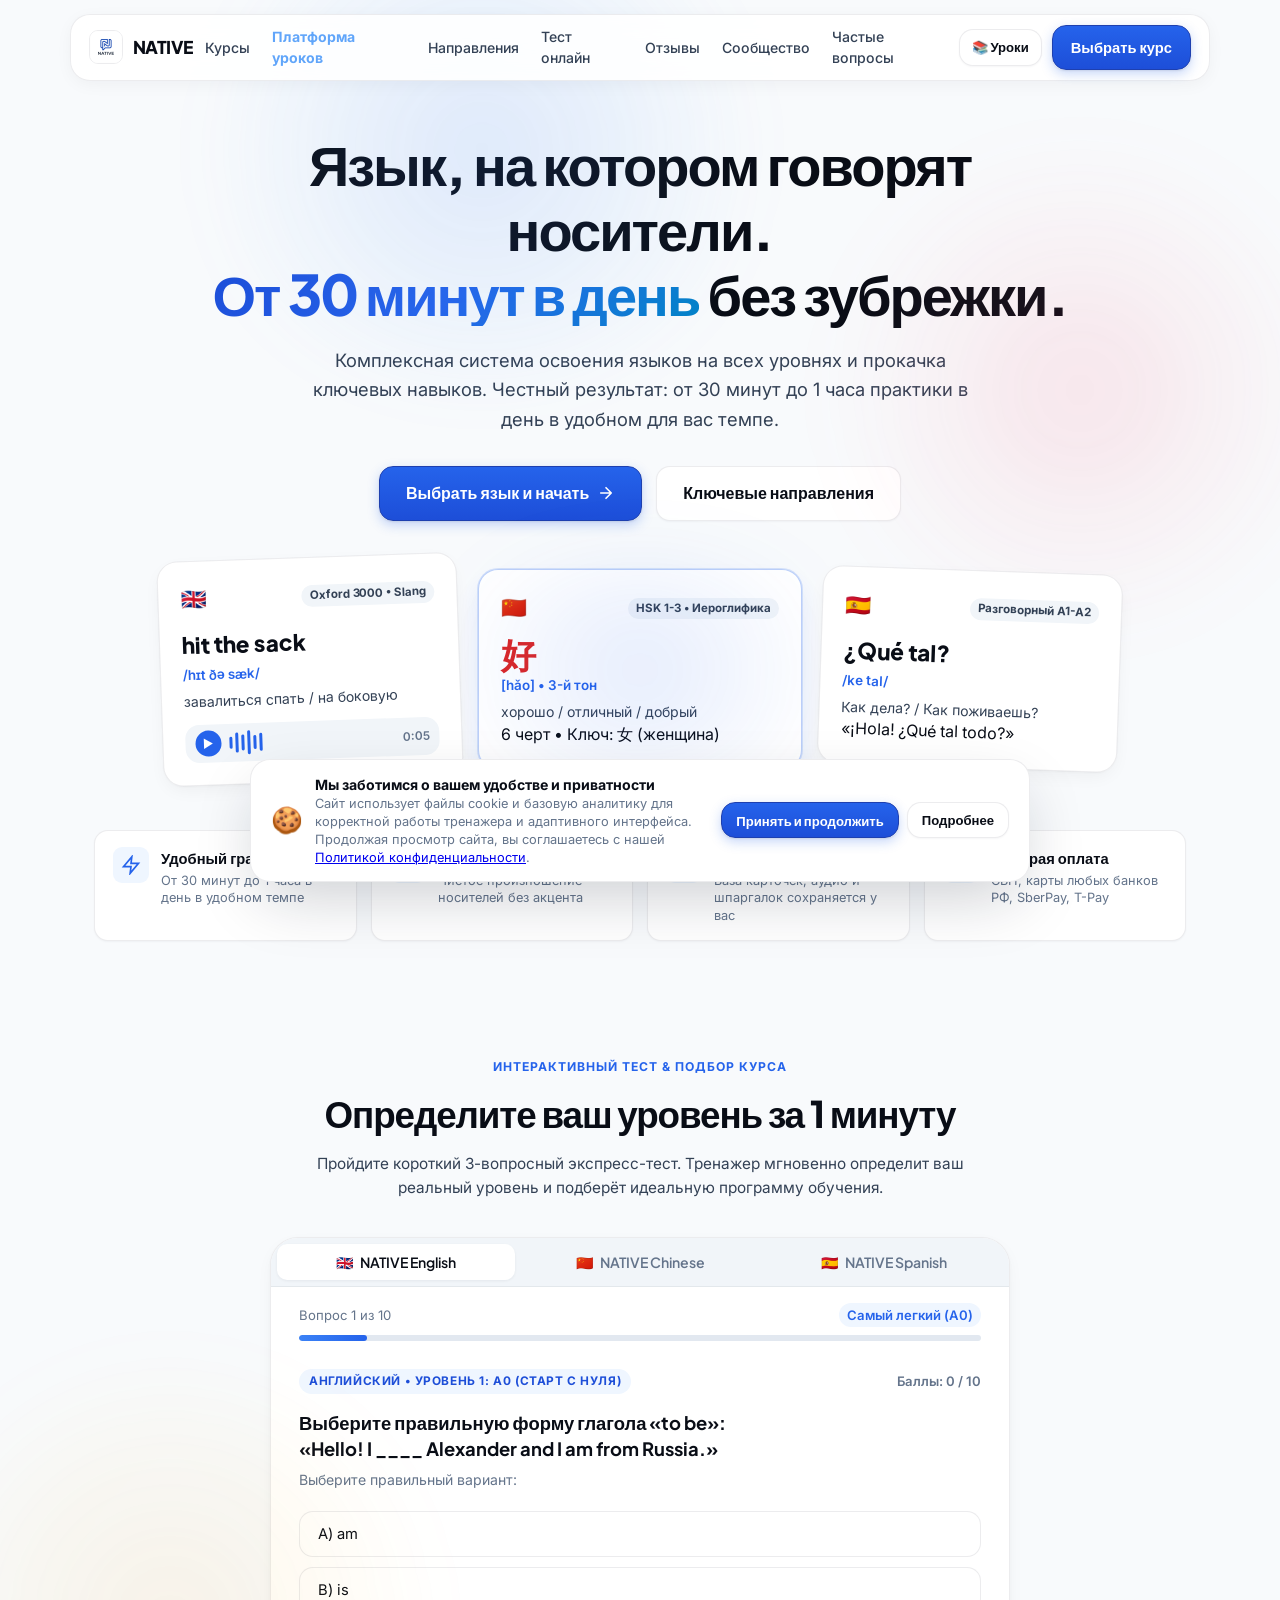
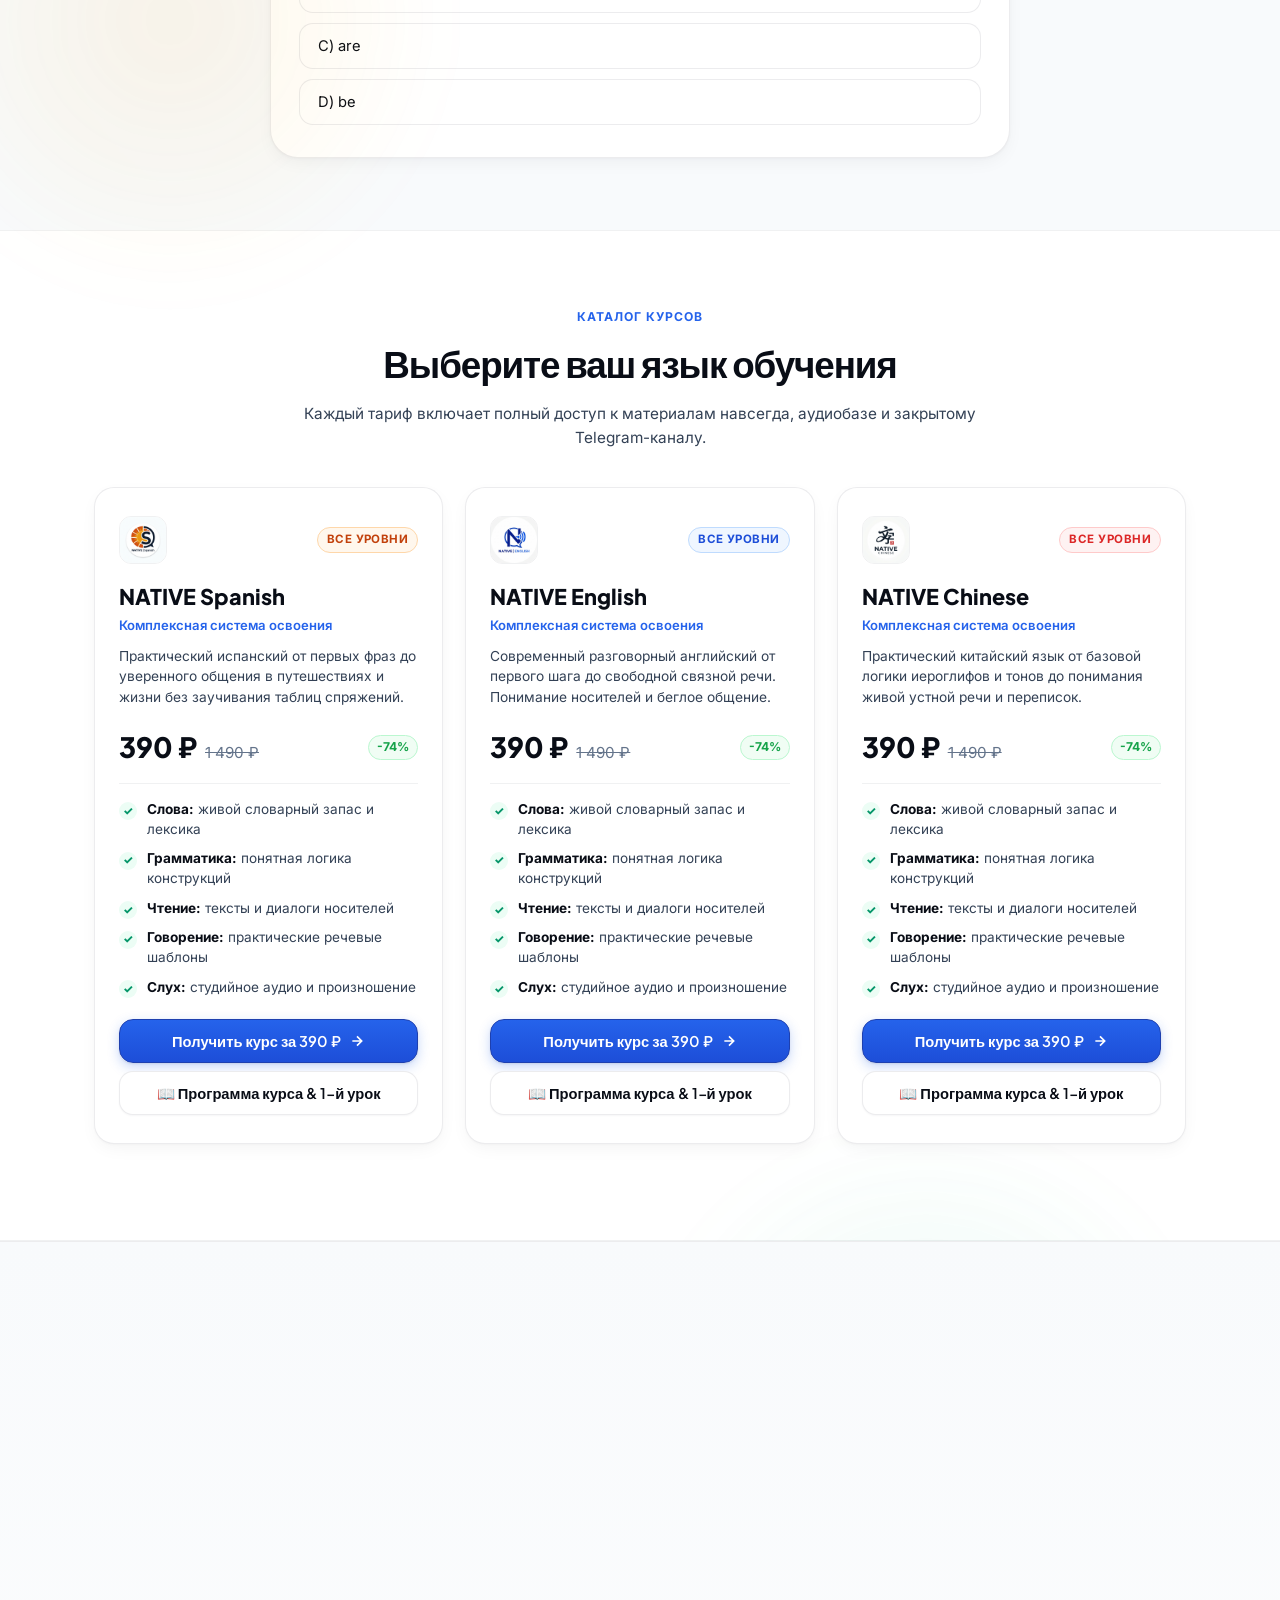
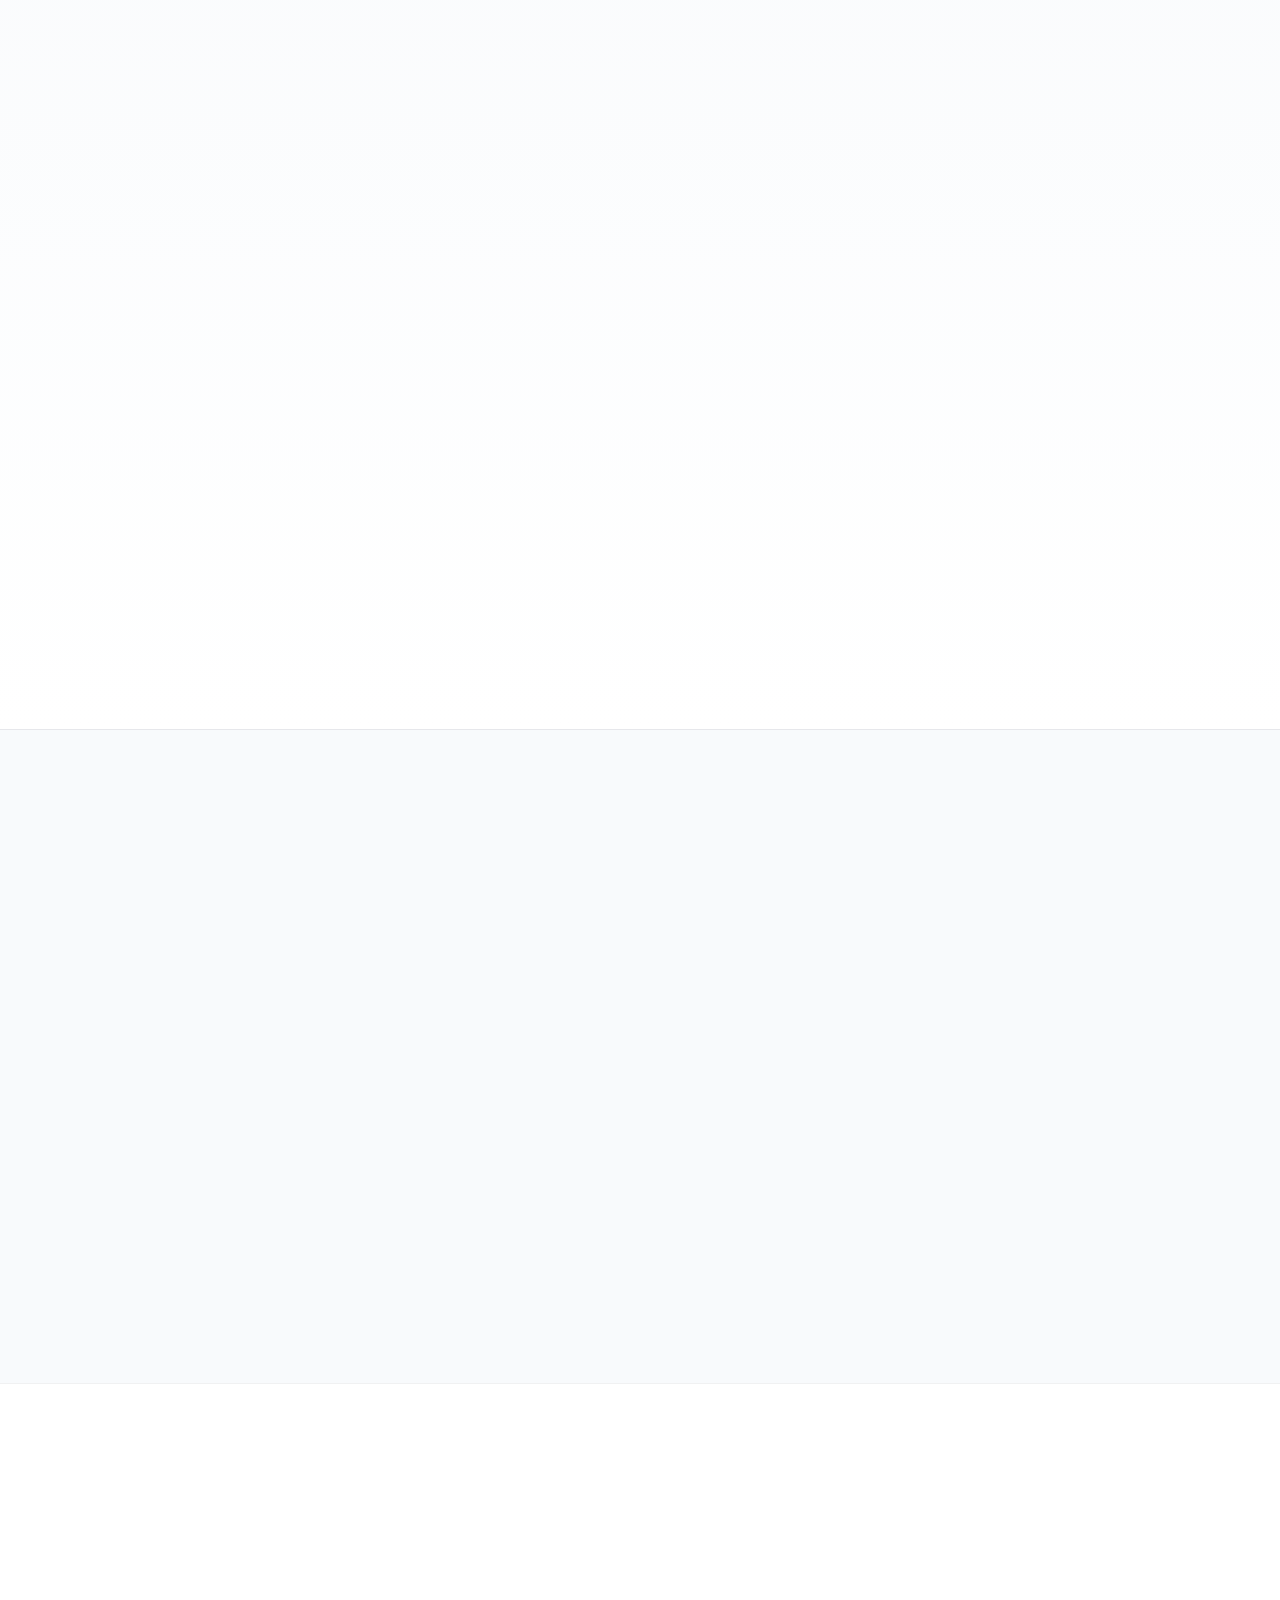
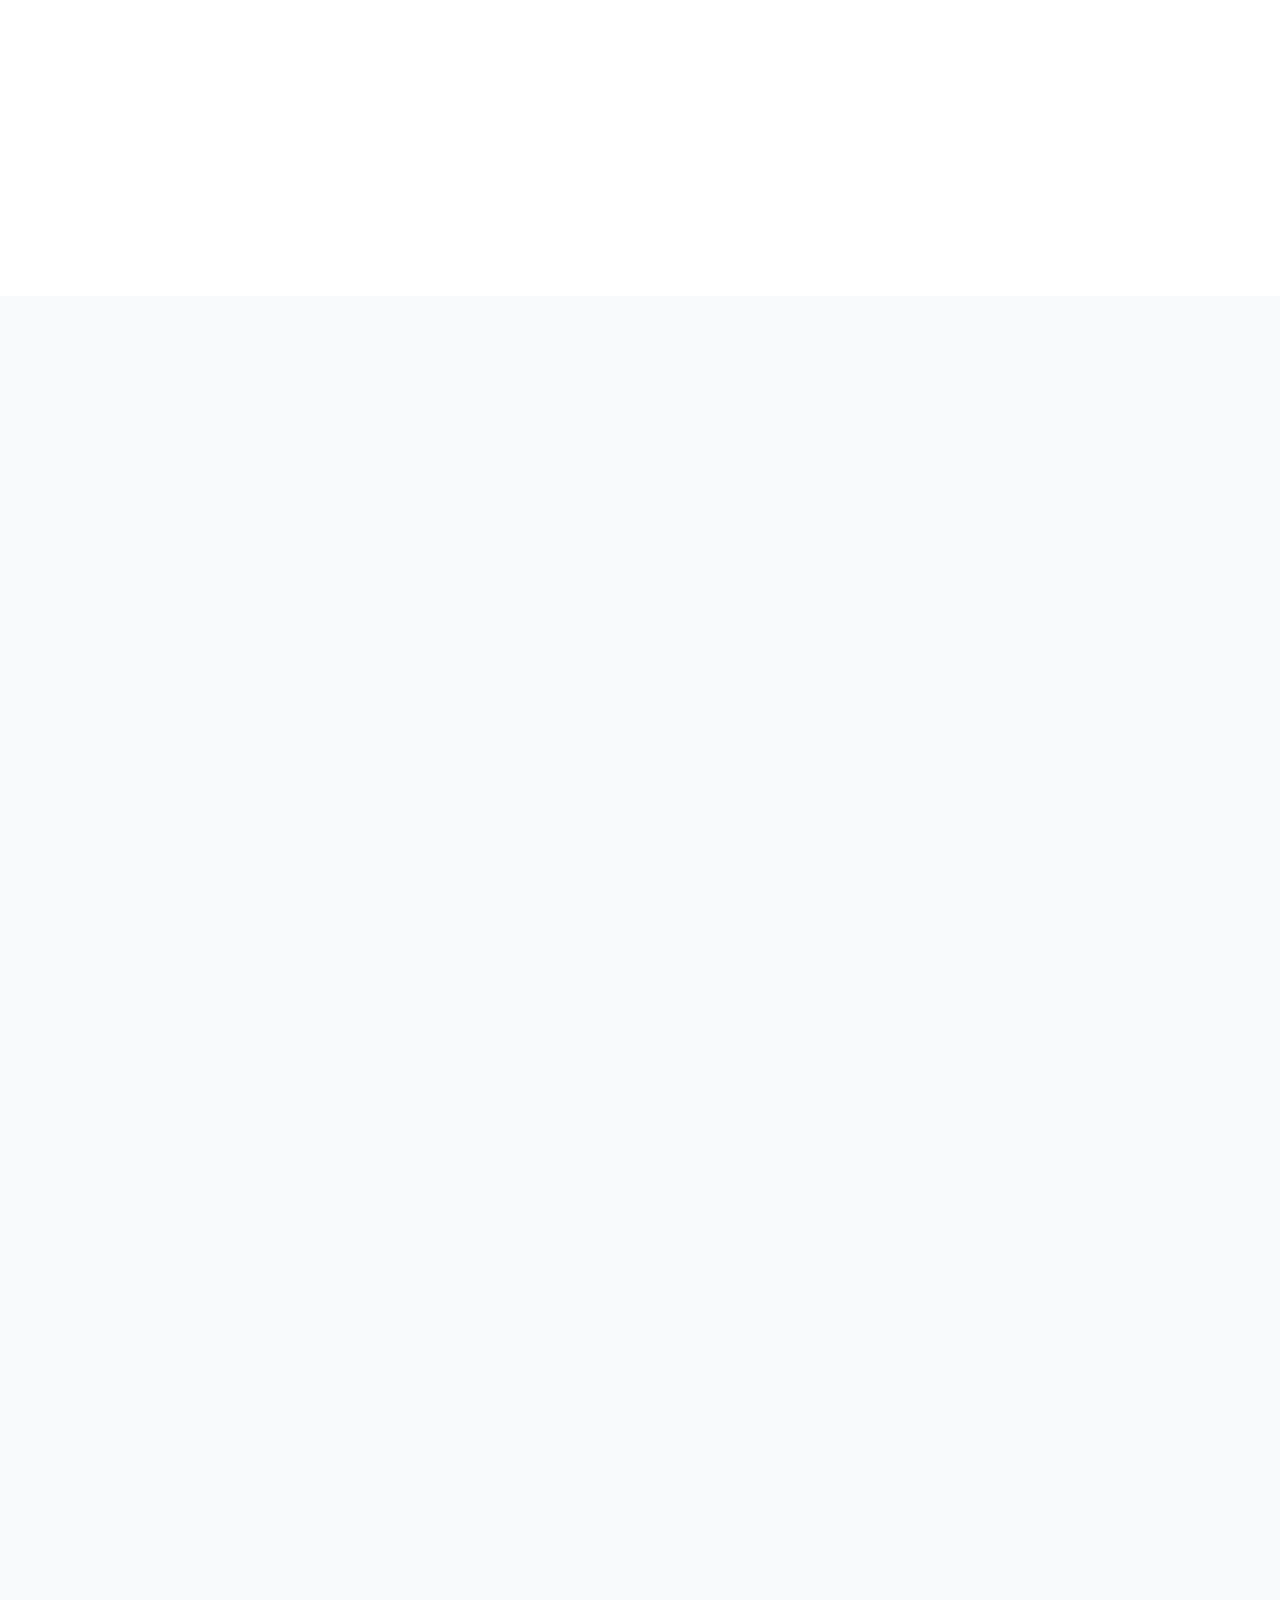
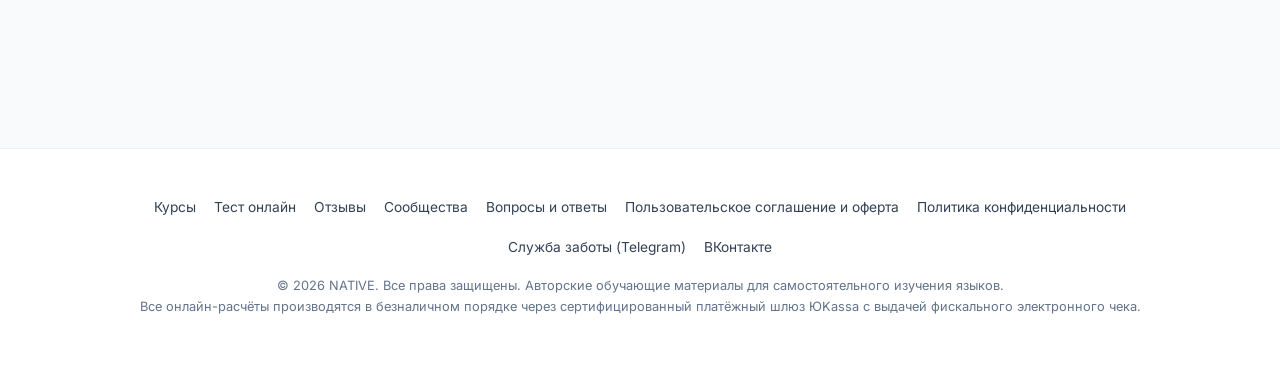
==== commit 9533975e: "feat(platform): launch interactive course viewer (courses.html) with A0 Module 01 full lessons and A" ====
--- a/index.html
+++ b/index.html
@@ -168,6 +168,7 @@
 
         <nav class="nav-links">
           <a href="#courses" class="nav-link">Курсы</a>
+          <a href="courses.html" class="nav-link" style="color: #60a5fa; font-weight: 700;">Платформа уроков</a>
           <a href="#skills" class="nav-link">Направления</a>
           <a href="#demo" class="nav-link">Тест онлайн</a>
           <a href="#reviews" class="nav-link">Отзывы</a>
@@ -176,6 +177,7 @@
         </nav>
 
         <div class="header-cta">
+          <a href="courses.html" class="btn btn-secondary btn-sm" style="padding: 7px 12px; font-size: 0.82rem;">📚 Уроки</a>
           <a href="#courses" class="btn btn-primary">Выбрать курс</a>
         </div>
       </div>
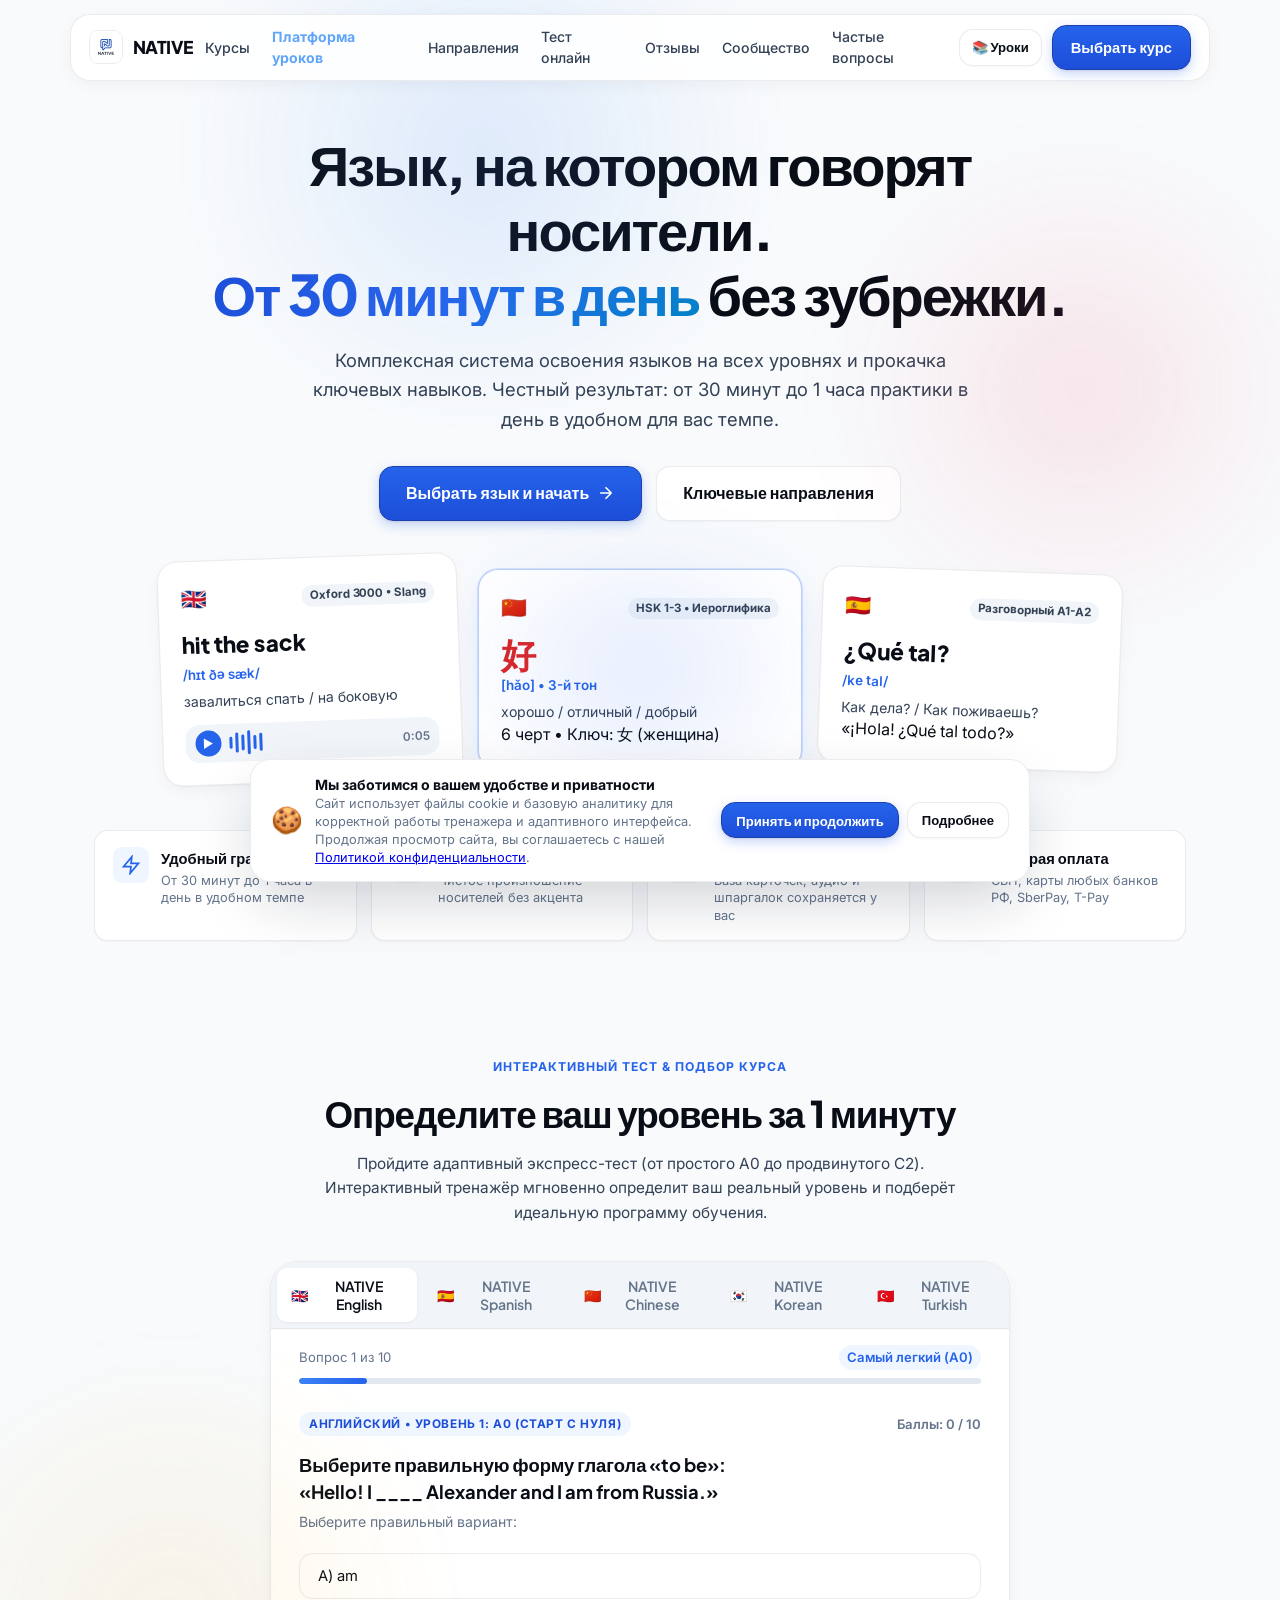
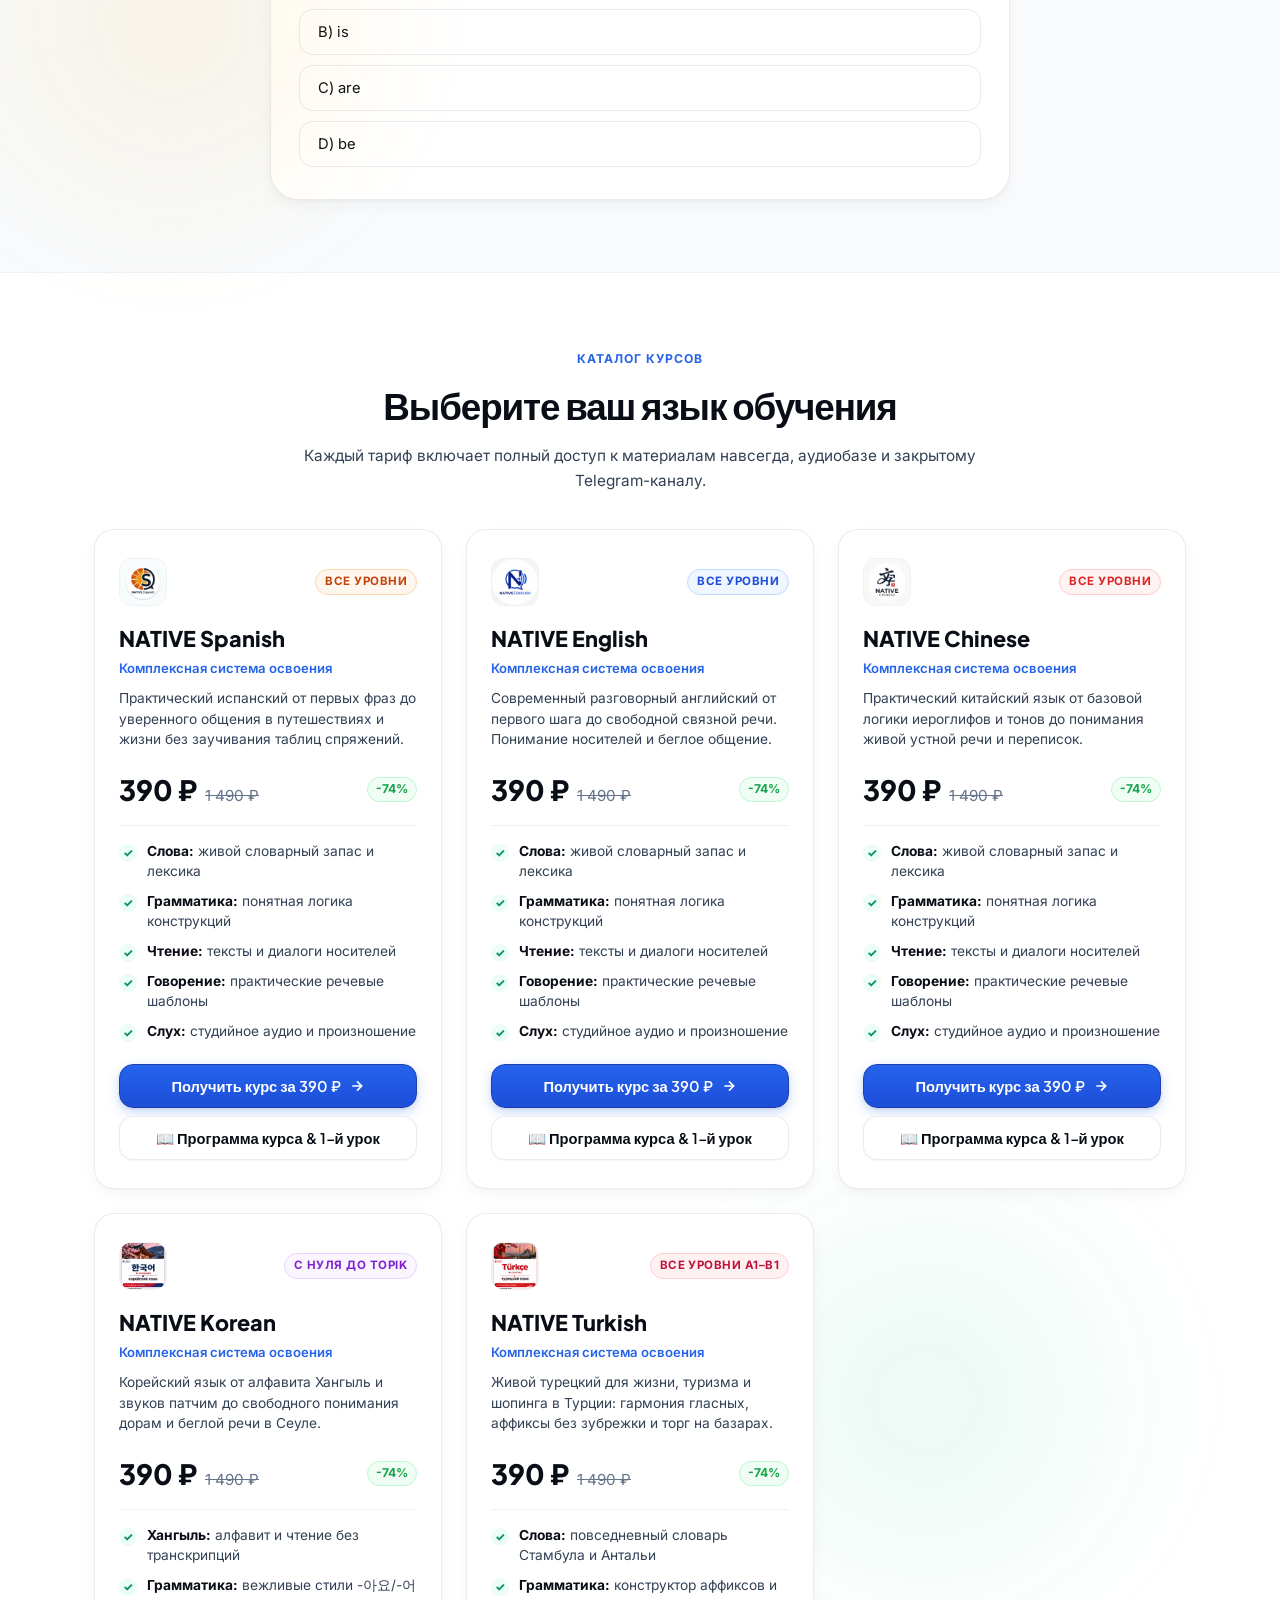
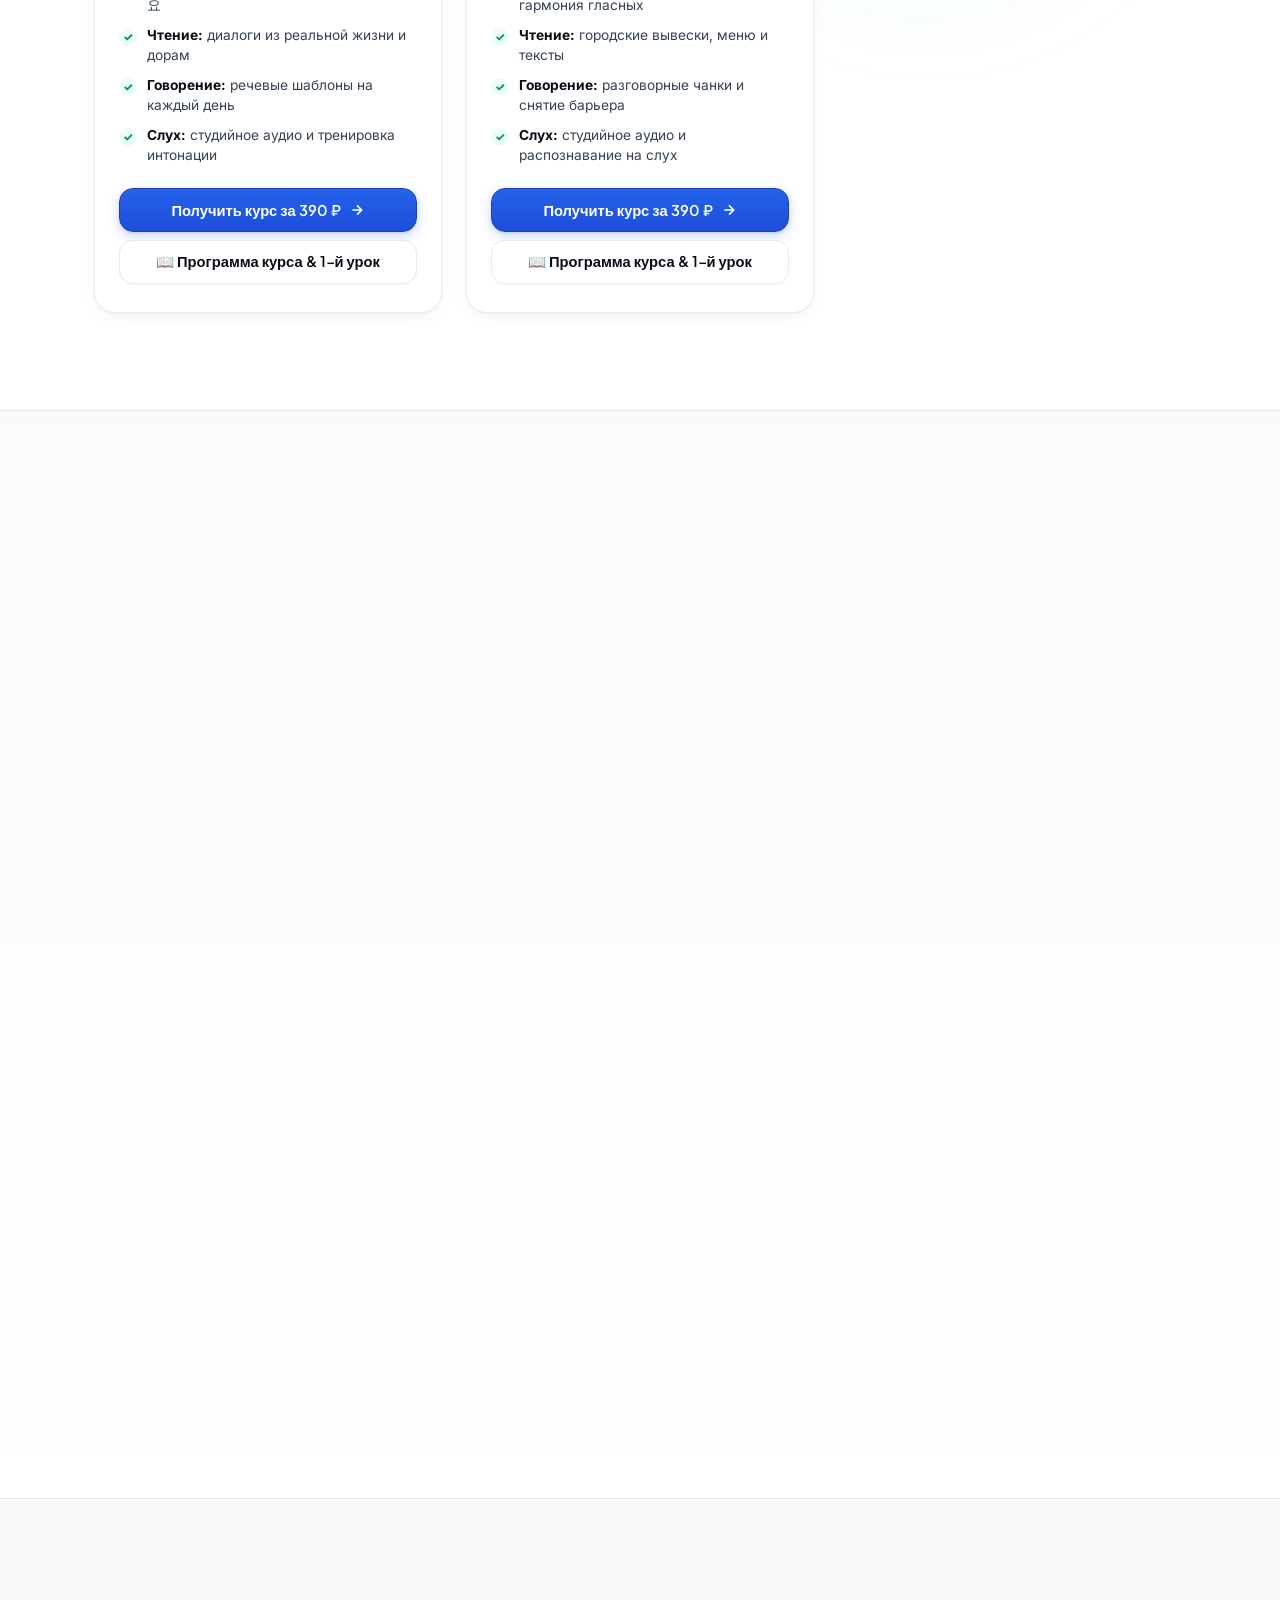
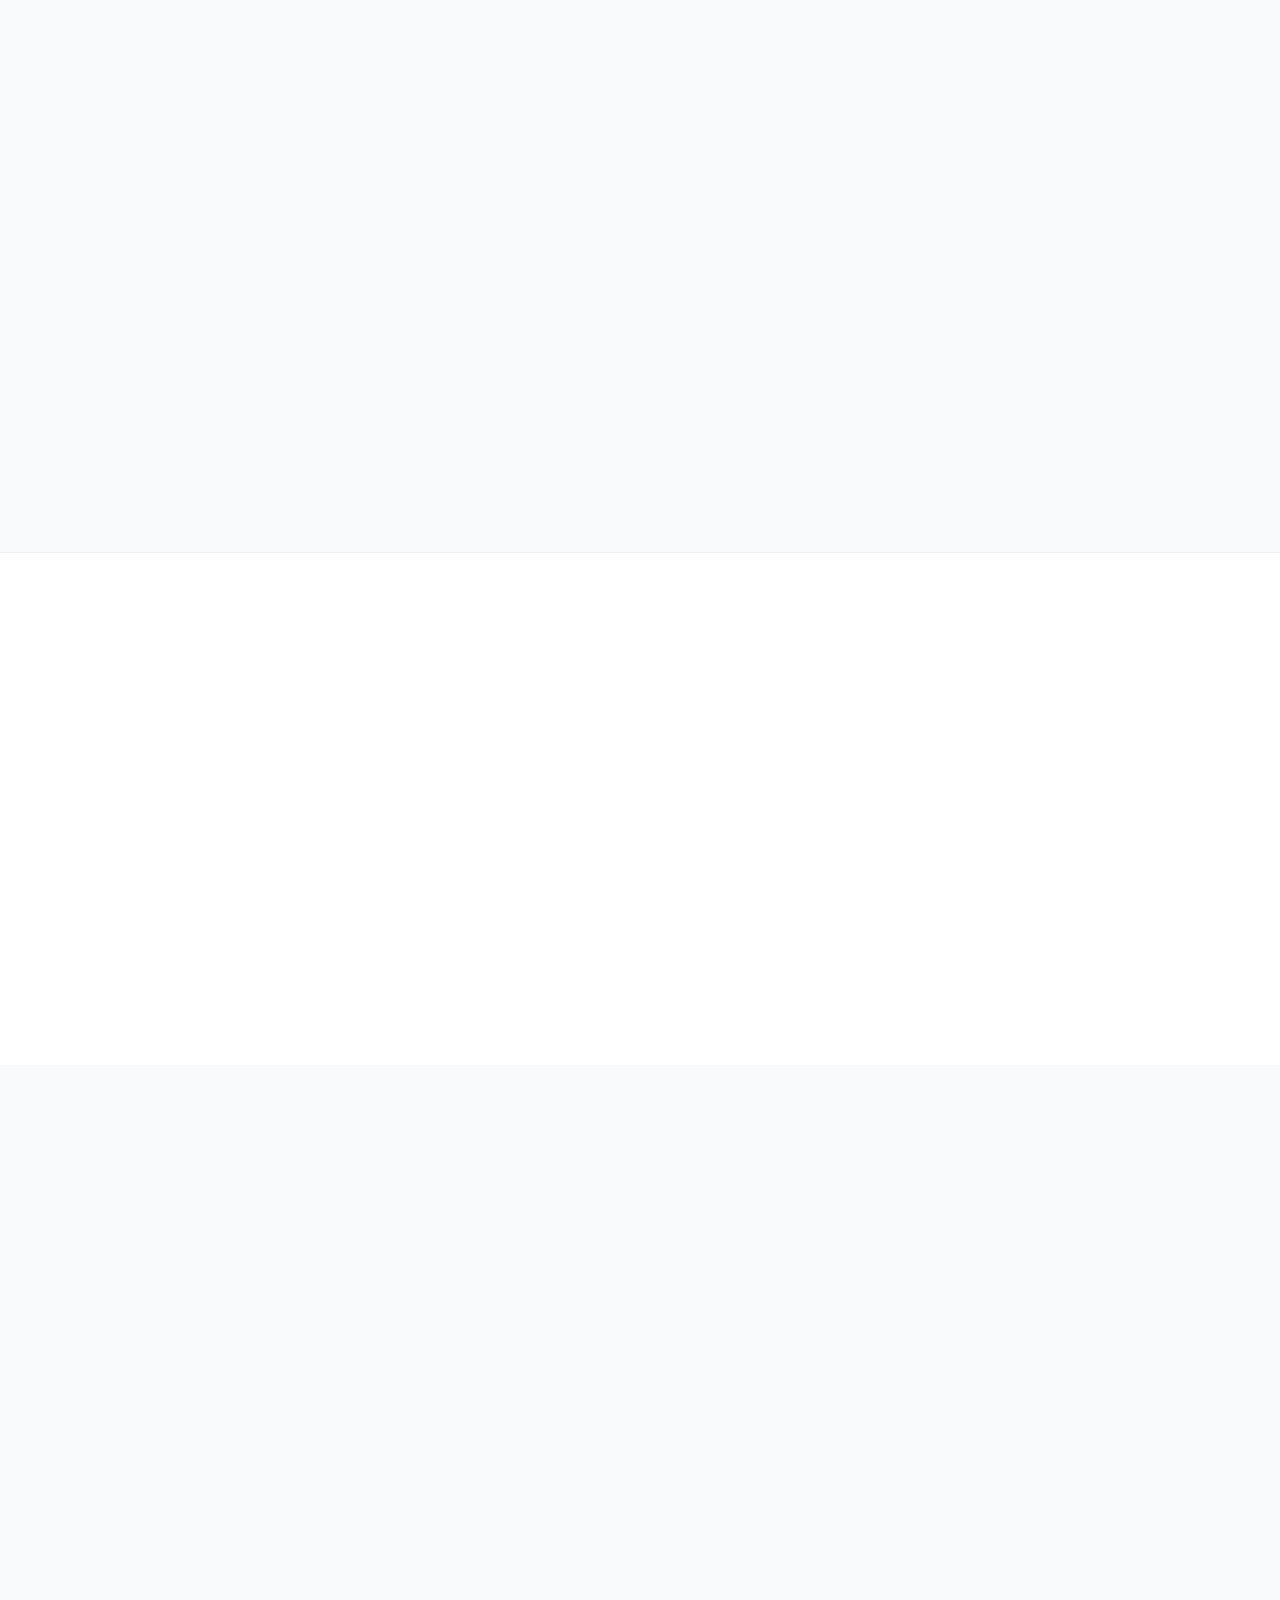
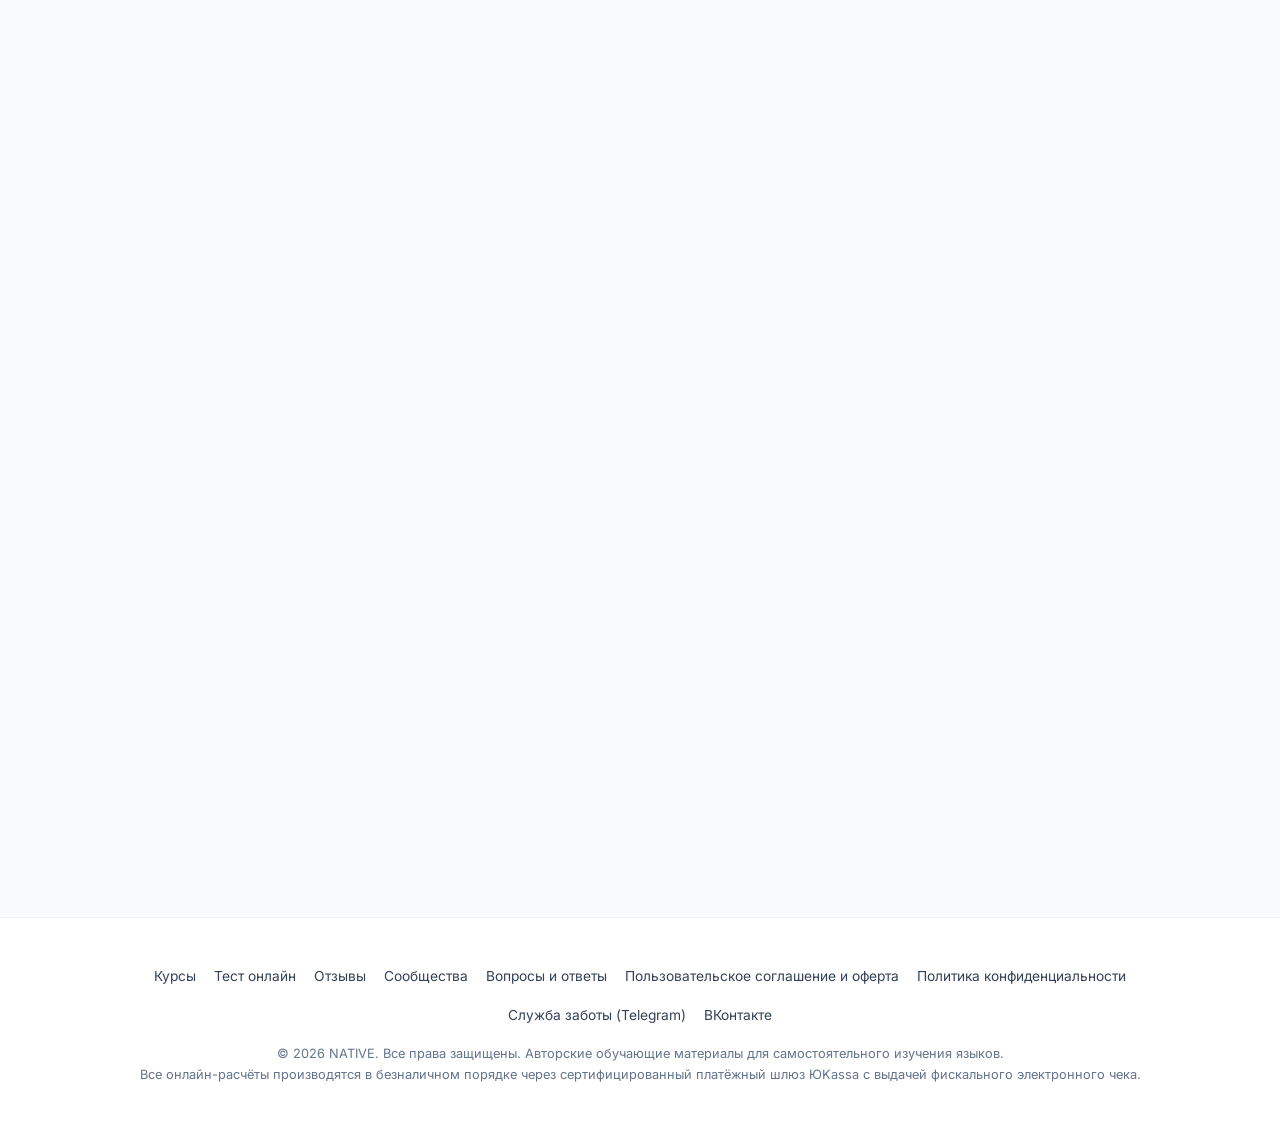
==== commit af5834b3: "feat: complete all 5 language courses, security hardening, graphify knowledge graph and modern UI" ====
--- a/index.html
+++ b/index.html
@@ -313,7 +313,7 @@
       <div class="section-head">
         <span class="section-tag">Интерактивный тест & Подбор курса</span>
         <h2 class="section-title">Определите ваш уровень за 1 минуту</h2>
-        <p class="section-desc">Пройдите короткий 3-вопросный экспресс-тест. Тренажер мгновенно определит ваш реальный уровень и подберёт идеальную программу обучения.</p>
+        <p class="section-desc">Пройдите адаптивный экспресс-тест (от простого A0 до продвинутого C2). Интерактивный тренажёр мгновенно определит ваш реальный уровень и подберёт идеальную программу обучения.</p>
       </div>
 
       <div class="demo-console theme-en">
@@ -321,11 +321,17 @@
           <button class="demo-tab active" data-lang="en">
             <span>🇬🇧</span> NATIVE English
           </button>
+          <button class="demo-tab" data-lang="es">
+            <span>🇪🇸</span> NATIVE Spanish
+          </button>
           <button class="demo-tab" data-lang="cn">
             <span>🇨🇳</span> NATIVE Chinese
           </button>
-          <button class="demo-tab" data-lang="es">
-            <span>🇪🇸</span> NATIVE Spanish
+          <button class="demo-tab" data-lang="ko">
+            <span>🇰🇷</span> NATIVE Korean
+          </button>
+          <button class="demo-tab" data-lang="tr">
+            <span>🇹🇷</span> NATIVE Turkish
           </button>
         </div>
 
@@ -521,6 +527,79 @@
           <button class="btn btn-secondary btn-block btn-syllabus" data-course="chinese" style="margin-top: 8px;">
             <span>📖 Программа курса & 1-й урок</span>
           </button>
+        </div>
+
+        <!-- Korean Card -->
+        <div class="course-card theme-ko">
+          <div class="course-top">
+            <img src="assets/branding/avatar_korean.jpg" alt="NATIVE Korean" class="course-avatar" width="48" height="48" loading="lazy" decoding="async">
+            <span class="course-badge badge-ko">С нуля до TOPIK</span>
+          </div>
+          
+          <h3 class="course-title">NATIVE Korean</h3>
+          <div class="course-level">Комплексная система освоения</div>
+          <p class="course-desc">Корейский язык от алфавита Хангыль и звуков патчим до свободного понимания дорам и беглой речи в Сеуле.</p>
+
+          <div class="price-tag-wrapper">
+            <div class="price-main">
+              <span class="price-current">390 ₽</span>
+              <span class="price-old">1 490 ₽</span>
+            </div>
+            <span class="price-pill-discount">-74%</span>
+          </div>
+
+          <ul class="course-checklist">
+            <li class="check-item"><span class="check-icon">✓</span> <span class="check-text"><strong>Хангыль:</strong> алфавит и чтение без транскрипций</span></li>
+            <li class="check-item"><span class="check-icon">✓</span> <span class="check-text"><strong>Грамматика:</strong> вежливые стили -아요/-어요</span></li>
+            <li class="check-item"><span class="check-icon">✓</span> <span class="check-text"><strong>Чтение:</strong> диалоги из реальной жизни и дорам</span></li>
+            <li class="check-item"><span class="check-icon">✓</span> <span class="check-text"><strong>Говорение:</strong> речевые шаблоны на каждый день</span></li>
+            <li class="check-item"><span class="check-icon">✓</span> <span class="check-text"><strong>Слух:</strong> студийное аудио и тренировка интонации</span></li>
+          </ul>
+
+          <button class="btn btn-primary btn-block" data-buy="korean" data-title="NATIVE Korean" data-price="390 ₽">
+            <span>Получить курс за 390 ₽</span>
+            <svg width="16" height="16" viewBox="0 0 24 24" fill="none" stroke="currentColor" stroke-width="2.5"><path d="M5 12h14M12 5l7 7-7 7"/></svg>
+          </button>
+          <button class="btn btn-secondary btn-block btn-syllabus" data-course="korean" style="margin-top: 8px;">
+            <span>📖 Программа курса & 1-й урок</span>
+          </button>
+        </div>
+
+        <!-- Turkish Card -->
+        <div class="course-card theme-tr">
+          <div class="course-top">
+            <img src="assets/branding/avatar_turkish.jpg" alt="NATIVE Turkish" class="course-avatar" width="48" height="48" loading="lazy" decoding="async">
+            <span class="course-badge badge-tr">Все уровни A1–B1</span>
+          </div>
+          
+          <h3 class="course-title">NATIVE Turkish</h3>
+          <div class="course-level">Комплексная система освоения</div>
+          <p class="course-desc">Живой турецкий для жизни, туризма и шопинга в Турции: гармония гласных, аффиксы без зубрежки и торг на базарах.</p>
+
+          <div class="price-tag-wrapper">
+            <div class="price-main">
+              <span class="price-current">390 ₽</span>
+              <span class="price-old">1 490 ₽</span>
+            </div>
+            <span class="price-pill-discount">-74%</span>
+          </div>
+
+          <ul class="course-checklist">
+            <li class="check-item"><span class="check-icon">✓</span> <span class="check-text"><strong>Слова:</strong> повседневный словарь Стамбула и Антальи</span></li>
+            <li class="check-item"><span class="check-icon">✓</span> <span class="check-text"><strong>Грамматика:</strong> конструктор аффиксов и гармония гласных</span></li>
+            <li class="check-item"><span class="check-icon">✓</span> <span class="check-text"><strong>Чтение:</strong> городские вывески, меню и тексты</span></li>
+            <li class="check-item"><span class="check-icon">✓</span> <span class="check-text"><strong>Говорение:</strong> разговорные чанки и снятие барьера</span></li>
+            <li class="check-item"><span class="check-icon">✓</span> <span class="check-text"><strong>Слух:</strong> студийное аудио и распознавание на слух</span></li>
+          </ul>
+
+          <button class="btn btn-primary btn-block" data-buy="turkish" data-title="NATIVE Turkish" data-price="390 ₽">
+            <span>Получить курс за 390 ₽</span>
+            <svg width="16" height="16" viewBox="0 0 24 24" fill="none" stroke="currentColor" stroke-width="2.5"><path d="M5 12h14M12 5l7 7-7 7"/></svg>
+          </button>
+          <button class="btn btn-secondary btn-block btn-syllabus" data-course="turkish" style="margin-top: 8px;">
+            <span>📖 Программа курса & 1-й урок</span>
+          </button>
+        </div>
         </div>
       </div>
     </div>
--- a/style.css
+++ b/style.css
@@ -685,6 +685,25 @@
   box-shadow: 0 1px 3px rgba(15, 23, 42, 0.06);
 }
 
+@media (max-width: 640px) {
+  .demo-tabs-bar {
+    overflow-x: auto;
+    flex-wrap: nowrap;
+    -webkit-overflow-scrolling: touch;
+    scrollbar-width: none;
+    padding: 6px 8px;
+  }
+  .demo-tabs-bar::-webkit-scrollbar {
+    display: none;
+  }
+  .demo-tab {
+    flex: 0 0 auto;
+    white-space: nowrap;
+    padding: 8px 12px;
+    font-size: 0.82rem;
+  }
+}
+
 .demo-progress-bar-wrap {
   padding: 16px 28px 0;
 }
@@ -937,8 +956,8 @@
 
 .courses-grid {
   display: grid;
-  grid-template-columns: repeat(3, 1fr);
-  gap: 22px;
+  grid-template-columns: repeat(auto-fit, minmax(310px, 1fr));
+  gap: 24px;
   margin-bottom: 24px;
 }
 
@@ -987,6 +1006,8 @@
 .badge-en { background: #eff6ff; color: #1d4ed8; border: 1px solid #bfdbfe; }
 .badge-cn { background: #fef2f2; color: #dc2626; border: 1px solid #fecaca; }
 .badge-es { background: #fff7ed; color: #c2410c; border: 1px solid #fed7aa; }
+.badge-ko { background: #faf5ff; color: #7e22ce; border: 1px solid #e9d5ff; }
+.badge-tr { background: #fff1f2; color: #be123c; border: 1px solid #fecdd3; }
 
 .course-title {
   font-family: var(--font-display);
@@ -1058,10 +1079,10 @@
 }
 
 .check-item {
-  font-size: 0.85rem;
+  font-size: 0.86rem;
   color: var(--text-secondary);
   display: flex;
-  align-items: baseline;
+  align-items: flex-start;
   gap: 10px;
   line-height: 1.45;
 }
@@ -1078,18 +1099,21 @@
   color: #059669;
   font-size: 0.72rem;
   font-weight: 800;
-  transform: translateY(1px);
+  margin-top: 2px;
 }
 
 .check-text {
   flex: 1;
   color: var(--text-secondary);
   line-height: 1.45;
+  word-break: normal;
+  overflow-wrap: break-word;
 }
 
 .check-text strong {
   color: var(--text-primary);
   font-weight: 700;
+  display: inline;
 }
 
 /* ==========================================================================
